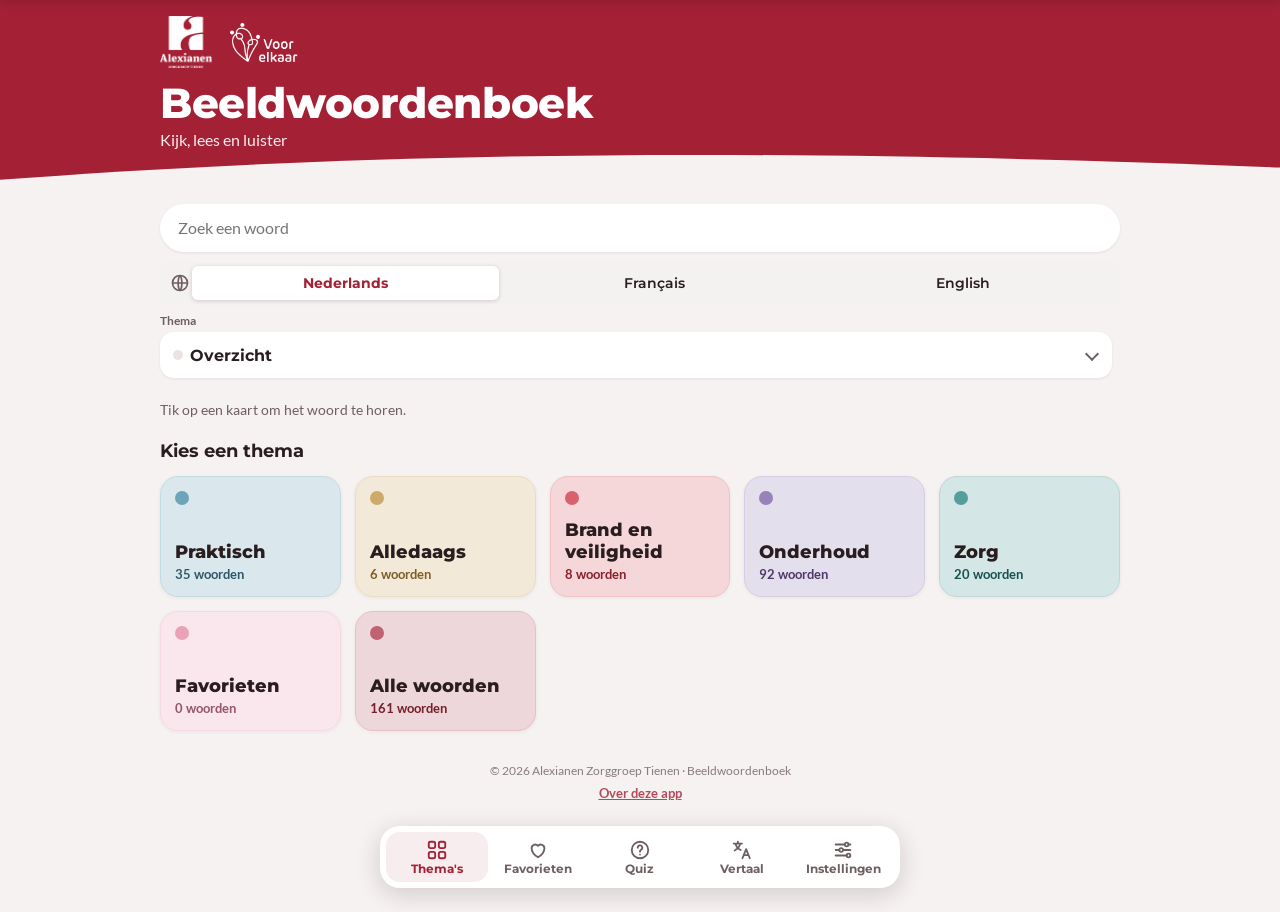
==== index.html @ 3be90bfb "Vertaal: oude gecachte bestanden omzeilen, zin met hoofdletter starten Co-Authored-By: Claude Opus 5" ====
<!doctype html>
<html lang="nl" data-site="1">
<head>
<meta charset="utf-8">
<meta http-equiv="Content-Security-Policy" content="default-src 'self'; script-src 'self' 'sha256-jthTp6VikOfiv3Q6MgMREHH6AnR3l3AQTcdRV0s3EKI=' 'wasm-unsafe-eval'; style-src 'self' 'unsafe-inline'; img-src 'self' data: blob:; media-src 'self' blob:; font-src 'self'; connect-src 'self'; worker-src 'self'; manifest-src 'self'; object-src 'none'; base-uri 'none'; form-action 'none'">
<meta name="referrer" content="no-referrer">
<meta name="viewport" content="width=device-width,initial-scale=1,viewport-fit=cover">
<meta name="theme-color" content="#A32035">
<meta name="description" content="Foto's en pictogrammen met het Nederlandse woord en de uitspraak.">
<link rel="manifest" href="manifest.webmanifest">
<link rel="stylesheet" href="fonts/fonts.css">
<link rel="icon" href="icons/icon-192.png">
<link rel="apple-touch-icon" href="icons/apple-touch-icon.png">
<meta name="apple-mobile-web-app-capable" content="yes">
<meta name="apple-mobile-web-app-title" content="Beeldwoordenboek">
<style>:root{padding-top:env(safe-area-inset-top,0px);padding-bottom:env(safe-area-inset-bottom,0px)}body{margin:0}img{max-width:100%}[hidden]{display:none!important}</style>
</head>
<body>
<title>Beeldwoordenboek</title>
<style>
/* Layout: phone-first picture cards in a 2-column grid; tap a card for a full-screen word view with big play buttons. */
:root{
  --bg:#f3f5f7; --surface:#ffffff; --surface-2:#e8ecf0; --ink:#17212b; --muted:#5a6876; --line:#d3dae1;
  --accent:#1f4e79; --accent-ink:#ffffff; --focus:#e0a100;
  --fire:#c8202f; --exit:#00804a; --care:#0e7470; --daily:#b9862a; --maint:#6a4c9c; --prac:#2f7d9a; --other:#56606b;
  --font-display:"Lexend","Segoe UI",system-ui,sans-serif;
  --font-body:"Atkinson Hyperlegible","Segoe UI",system-ui,-apple-system,sans-serif;
  --r:14px;
}
@media (prefers-color-scheme: dark){:root:not([data-theme="light"]){
  --bg:#0f151b; --surface:#18212a; --surface-2:#222d38; --ink:#eef2f6; --muted:#9aa8b6; --line:#2e3a46;
  --accent:#7fb2e5; --accent-ink:#0b1824; --focus:#f2c14e; color-scheme:dark}}
:root[data-theme="dark"]{
  --bg:#0f151b; --surface:#18212a; --surface-2:#222d38; --ink:#eef2f6; --muted:#9aa8b6; --line:#2e3a46;
  --accent:#7fb2e5; --accent-ink:#0b1824; --focus:#f2c14e; color-scheme:dark}
*{box-sizing:border-box}
[hidden]{display:none!important}
html,body{background:var(--bg)}
body{color:var(--ink);font-family:var(--font-body);font-size:17px;line-height:1.45;padding-inline:16px;padding-block:0 96px}
button,input,select,textarea{font:inherit;color:inherit}
:focus-visible{outline:3px solid var(--focus);outline-offset:2px}
.wrap{max-width:960px;margin-inline:auto}
header.top{position:sticky;top:env(safe-area-inset-top,0px);z-index:5;background:var(--bg);padding-block:14px 10px;margin-inline:-16px;padding-inline:16px;border-bottom:1px solid var(--line)}
.brand{display:flex;align-items:center;justify-content:space-between;gap:12px}
.brand h1{font-family:var(--font-display);font-weight:700;font-size:1.35rem;margin:0;letter-spacing:-.01em}
.brand h1 small{display:block;font-family:var(--font-body);font-weight:400;font-size:.8rem;color:var(--muted);letter-spacing:0}
.icon-btn{border:1px solid var(--line);background:var(--surface);border-radius:999px;width:44px;height:44px;display:grid;place-items:center;cursor:pointer;flex:none}
.icon-btn svg{width:22px;height:22px}
.search{margin-top:10px;display:flex;gap:8px}
.search input{flex:1;min-width:0;border:1px solid var(--line);background:var(--surface);border-radius:12px;padding:10px 12px;font-size:1rem}
.chips{display:flex;gap:8px;overflow-x:auto;padding-block:10px 2px;scrollbar-width:none}
.chips::-webkit-scrollbar{display:none}
.chip{flex:none;border:1.5px solid var(--line);background:var(--surface);border-radius:999px;padding:7px 14px;font-weight:700;font-size:.92rem;cursor:pointer;display:flex;align-items:center;gap:7px}
.chip .dot{width:10px;height:10px;border-radius:3px;background:var(--c,var(--muted))}
.chip[aria-pressed="true"]{background:var(--ink);color:var(--bg);border-color:var(--ink)}
.langs{display:flex;align-items:center;gap:6px;margin-top:10px}
.langs svg{width:20px;height:20px;flex:none;color:var(--muted)}
.langs button{flex:1;min-width:0;border:1.5px solid var(--line);background:var(--surface);border-radius:10px;padding:7px 4px;font-weight:700;font-size:.9rem;cursor:pointer}
.langs button[aria-pressed="true"]{background:var(--accent);border-color:var(--accent);color:var(--accent-ink)}
.card .tr{display:block;margin-top:3px;font-size:.88rem;color:var(--muted);font-style:italic;line-height:1.25;overflow-wrap:break-word}
.lang-tabs{display:grid;grid-template-columns:repeat(3,1fr);gap:6px;background:var(--surface-2);padding:4px;border-radius:12px}
.lang-tabs button{border:none;background:transparent;border-radius:9px;padding:9px 4px;font-weight:700;cursor:pointer;min-height:44px}
.lang-tabs button[aria-selected="true"]{background:var(--surface);color:var(--accent);box-shadow:0 1px 3px rgba(0,0,0,.15)}
.lang-tabs button:disabled{opacity:.4;cursor:default}
.tr-p{color:var(--muted);font-style:italic}
.helper-tr{text-align:center;color:var(--muted);font-style:italic;margin:-6px 0 0;font-size:1.05rem}
.notice{margin-block:12px 0;font-size:.9rem;color:var(--muted)}
.notice b{color:var(--ink)}
.grid{display:grid;grid-template-columns:repeat(auto-fill,minmax(150px,1fr));gap:12px;margin-top:14px}
.card{background:var(--surface);border:1px solid var(--line);border-radius:var(--r);overflow:hidden;cursor:pointer;display:flex;flex-direction:column;text-align:left;padding:0;position:relative}
.card .pic{aspect-ratio:1/1;width:100%;max-width:100%;background:var(--surface-2);display:grid;place-items:center;overflow:hidden}
.card .pic img,.card .pic svg{width:100%;height:100%;object-fit:contain;display:block}
.card .pic{position:relative}
.card .pic img{position:absolute;inset:0;background:var(--surface)}
.card .label{padding:8px 10px 11px;border-top:4px solid var(--c,var(--muted))}
.card .w{display:block;font-family:var(--font-display);font-weight:600;font-size:1.05rem;line-height:1.2;min-width:0;hyphens:auto;overflow-wrap:break-word}
.card .w.long{font-size:.9rem;letter-spacing:-.01em}
.card .w .art{font-weight:500;color:var(--muted);font-size:.85em}
.card .say{position:absolute;right:8px;bottom:calc(100% + 8px);width:44px;height:44px;border-radius:50%;border:2px solid var(--surface);box-shadow:0 2px 6px rgba(0,0,0,.25);background:var(--accent);color:var(--accent-ink);display:grid;place-items:center;cursor:pointer}
.card .say svg{width:18px;height:18px}
.badge{position:absolute;top:8px;left:8px;background:var(--surface);color:var(--muted);font-size:.72rem;font-weight:700;padding:2px 7px;border-radius:6px;letter-spacing:.04em;text-transform:uppercase;border:1px solid var(--line)}
.empty{padding:28px 6px;color:var(--muted);text-align:center}
.grp{grid-column:1/-1;margin:14px 0 -2px;font-family:var(--font-display);font-size:1.1rem;font-weight:600;display:flex;align-items:center;gap:8px}
.grp:first-child{margin-top:0}
.grp::before{content:"";width:6px;height:1.1em;border-radius:3px;background:var(--c,var(--muted))}
.grp .n{color:var(--muted);font-weight:500;font-size:.85rem}
.chips.sub{padding-block:6px 0;flex-wrap:wrap;overflow:visible;gap:6px}
.chips.sub .chip{font-size:.85rem;padding:5px 12px;font-weight:600}
.fab{position:fixed;right:16px;bottom:calc(18px + env(safe-area-inset-bottom,0px));z-index:6;border:none;background:var(--accent);color:var(--accent-ink);border-radius:999px;padding:14px 20px;font-weight:700;font-size:1rem;display:flex;gap:8px;align-items:center;box-shadow:0 6px 18px rgba(0,0,0,.22);cursor:pointer}
.fab svg{width:20px;height:20px}
/* overlays */
.overlay{position:fixed;inset:0;z-index:20;background:var(--bg);overflow-y:auto;padding:calc(12px + env(safe-area-inset-top,0px)) 16px calc(24px + env(safe-area-inset-bottom,0px))}
.overlay .inner{max-width:560px;margin-inline:auto;display:flex;flex-direction:column;gap:14px}
.bar{display:flex;justify-content:space-between;align-items:center;gap:8px}
.bar h2{font-family:var(--font-display);font-size:1.15rem;margin:0}
.big-pic{border-radius:18px;overflow:hidden;background:var(--surface-2);aspect-ratio:1/1;width:100%;max-width:100%}
.big-pic img,.big-pic svg{width:100%;height:100%;object-fit:contain;display:block}
.big-pic{position:relative}
.big-pic img{position:absolute;inset:0;background:var(--surface)}
.big-word{hyphens:auto;font-family:var(--font-display);font-weight:700;font-size:clamp(2rem,9vw,3rem);line-height:1.1;text-align:center;margin:0;text-wrap:balance;overflow-wrap:anywhere}
.big-word .art{color:var(--muted);font-weight:500}
.theme-tag{align-self:center;font-size:.85rem;font-weight:700;color:var(--c);border:1.5px solid var(--c);border-radius:999px;padding:2px 12px}
.sentence{text-align:center;font-size:1.1rem;color:var(--ink);margin:0}
.play-row{display:grid;grid-template-columns:1fr 1fr;gap:10px}
.btn{border:1.5px solid var(--line);background:var(--surface);border-radius:12px;padding:12px 14px;font-weight:700;cursor:pointer;display:flex;align-items:center;justify-content:center;gap:8px;min-height:48px}
.btn svg{width:20px;height:20px;flex:none}
.btn.primary{background:var(--accent);border-color:var(--accent);color:var(--accent-ink)}
.btn.huge{min-height:64px;font-size:1.1rem}
.btn.danger{color:var(--fire);border-color:var(--fire)}
.btn:disabled{opacity:.5;cursor:default}
.play-row .wide{grid-column:1/-1}
.src{font-size:.85rem;color:var(--muted);text-align:center;margin:0}
.nav{display:flex;justify-content:space-between;gap:10px}
.nav .btn{flex:1}
/* form */
form{display:flex;flex-direction:column;gap:14px}
label.f{display:flex;flex-direction:column;gap:6px;font-weight:700;font-size:.95rem}
label.f .hint{font-weight:400;color:var(--muted);font-size:.85rem}
.f input[type=text],.f select,.f textarea{border:1px solid var(--line);background:var(--surface);border-radius:12px;padding:11px 12px;font-size:1rem;width:100%}
.photo-pick{border:2px dashed var(--line);border-radius:16px;background:var(--surface);aspect-ratio:4/3;max-width:100%;display:grid;place-items:center;overflow:hidden;cursor:pointer;color:var(--muted);text-align:center;padding:0}
.photo-pick img{width:100%;height:100%;object-fit:contain}
.seg{display:flex;gap:8px;flex-wrap:wrap}
.seg label{flex:1;min-width:70px}
.seg input{position:absolute;opacity:0;pointer-events:none}
.seg span{display:block;text-align:center;border:1.5px solid var(--line);border-radius:10px;padding:9px 6px;background:var(--surface);cursor:pointer;font-weight:700}
.seg input:checked+span{background:var(--ink);color:var(--bg);border-color:var(--ink)}
.seg input:focus-visible+span{outline:3px solid var(--focus)}
.row2{display:grid;grid-template-columns:1fr 1fr;gap:10px}
.audio-box{border:1px solid var(--line);border-radius:12px;padding:12px;background:var(--surface);display:flex;flex-direction:column;gap:10px}
.audio-box p{margin:0;font-size:.88rem;color:var(--muted)}
.hide-input{position:absolute;width:1px;height:1px;opacity:0;pointer-events:none}
.video-box{border-radius:16px;overflow:hidden;background:#000}
.video-box video{display:block;width:100%;max-width:100%;max-height:70vh}
.fav{position:absolute;top:6px;right:6px;z-index:1;width:40px;height:40px;border-radius:50%;border:1px solid var(--line);background:var(--surface);color:var(--muted);display:grid;place-items:center;cursor:pointer;padding:0}
.fav svg{width:22px;height:22px}
.fav[aria-pressed="true"]{color:var(--fire)}
.fav[aria-pressed="true"] svg path{fill:currentColor}
.bar .fav{position:static;width:48px;height:48px}
.chip .heart{width:14px;height:14px;color:var(--fire)}
.chip.quiz{background:var(--accent);border-color:var(--accent);color:var(--accent-ink)}
.chip.quiz svg{width:15px;height:15px}
.q-score{font-weight:700;color:var(--muted)}
.q-ask{text-align:center;font-family:var(--font-display);font-weight:600;font-size:1.2rem;margin:0}
.q-opts{display:flex;flex-direction:column;gap:10px}
.q-opt{border:2px solid var(--line);background:var(--surface);border-radius:14px;padding:14px;font-family:var(--font-display);font-weight:600;font-size:1.25rem;cursor:pointer;min-height:60px;text-align:center}
.q-opt .art{color:var(--muted);font-weight:500;font-size:.85em}
.q-opt.ok{border-color:var(--exit);background:color-mix(in srgb,var(--exit) 14%,var(--surface))}
.q-opt.bad{border-color:var(--fire);background:color-mix(in srgb,var(--fire) 12%,var(--surface))}
.q-opt:disabled{cursor:default;color:inherit}
.q-msg{text-align:center;font-weight:700;margin:0;min-height:1.5em}
.q-msg.ok{color:var(--exit)}.q-msg.bad{color:var(--fire)}
.vid-badge{position:absolute;top:8px;left:8px;background:var(--ink);color:var(--bg);font-size:.72rem;font-weight:700;padding:2px 7px;border-radius:6px;display:flex;gap:4px;align-items:center}
.vid-badge svg{width:10px;height:10px}
.err{color:var(--fire);font-weight:700;margin:0}
.confirm{border:1.5px solid var(--fire);border-radius:12px;padding:12px;display:flex;flex-direction:column;gap:10px}
.confirm p{margin:0}
.voice-list{display:flex;flex-direction:column;gap:8px}
.voice{display:flex;gap:10px;align-items:center;border:1.5px solid var(--line);border-radius:12px;padding:10px 12px;background:var(--surface);cursor:pointer}
.voice input{accent-color:var(--accent);width:20px;height:20px;flex:none}
.voice .vn{font-weight:700;overflow-wrap:anywhere;min-width:0}
.voice .vl{font-size:.82rem;color:var(--muted)}
.voice .tag{margin-left:auto;font-size:.72rem;font-weight:700;color:var(--exit);border:1px solid var(--exit);border-radius:6px;padding:1px 6px;flex:none}
input[type=range]{width:100%;accent-color:var(--accent)}
.toggle{display:flex;align-items:center;gap:10px;font-weight:700}
.toggle input{width:22px;height:22px;accent-color:var(--accent)}
.steps ol{margin:0;padding-left:1.3em;display:flex;flex-direction:column;gap:8px}
.toast{position:fixed;left:50%;transform:translateX(-50%);bottom:calc(84px + env(safe-area-inset-bottom,0px));background:var(--ink);color:var(--bg);padding:10px 16px;border-radius:10px;z-index:40;font-weight:700;max-width:calc(100% - 32px)}
@media (prefers-reduced-motion:no-preference){.card{transition:transform .12s}.card:active{transform:scale(.98)}}
@media (min-width:700px){.grid{grid-template-columns:repeat(auto-fill,minmax(190px,1fr))}}
/* Huisstijl Alexianen Zorggroep Tienen (zoals alexianentienen.be): wijnrood #A32035, Montserrat en Lato, rode banner met golf. Licht en donker. */
html:root:not(.x):not(.y){
  --rood:#A32035; --rood-donker:#7E1828; --rood-zacht:#F7ECEE; --rood-tekst:#A32035;
  --bg:#ffffff; --surface:#ffffff; --surface-2:#F4F1F1; --ink:#2A1D1F; --muted:#6E5F61; --line:#E6DADC; --onder:#5A6876;
  --accent:#A32035; --accent-ink:#ffffff; --focus:#A32035; --schaduw:rgba(42,29,31,.18);
  --font-display:"Montserrat","Segoe UI",Arial,sans-serif; --font-body:"Lato","Segoe UI",Arial,sans-serif;
  color-scheme:light}
/* donkere modus staat voorlopig uit (Johan, 24/11) */
html,body{background:var(--bg)}
html body .hero{background:var(--rood);color:#fff;margin-inline:-16px;padding:calc(16px + env(safe-area-inset-top,0px)) 16px 0;position:relative;overflow:hidden}
html body .hero .in{max-width:960px;margin-inline:auto;position:relative;z-index:1;padding-bottom:40px;display:grid;gap:14px}
html body .hero .logos{display:flex;align-items:center;gap:18px}
html body .hero .logos img{height:52px;width:auto;display:block}
html body .hero .logos img.ve{height:40px}
html body .hero .brand{display:flex;align-items:flex-end;justify-content:space-between;gap:12px}
html body .hero .brand h1{font-family:var(--font-display);font-weight:800;font-size:clamp(1.8rem,7vw,2.6rem);line-height:1.05;margin:0;color:#fff;letter-spacing:-.01em}
html body .hero .brand h1 small{display:block;font-family:var(--font-body);font-weight:400;font-size:1rem;color:#fff;opacity:.92;margin-top:6px;white-space:pre-line}
html body .hero .icon-btn{background:rgba(255,255,255,.18);border:0;color:#fff}
html body .hero .golf{position:absolute;left:0;right:0;bottom:-1px;width:100%;height:46px;display:block}
html body .hero .golf path{fill:var(--bg)}
html body header.top{background:var(--bg);border-bottom:1px solid var(--line);padding-block:6px 10px}
html body .search input{border:0;border-bottom:1.5px solid var(--onder);border-radius:6px 6px 0 0;background:var(--surface);padding:10px 4px}
html body .search input:focus{outline:none;border-bottom-color:var(--rood-tekst)}
html body .langs{background:var(--surface-2);border-radius:8px;padding:4px;gap:2px}
html body .langs svg{color:var(--muted);margin-left:6px}
html body .langs button{border:0;background:transparent;border-radius:6px;color:var(--ink);font-family:var(--font-display);font-size:.88rem;font-weight:600}
html body .langs button[aria-pressed="true"]{background:var(--surface);color:var(--rood-tekst);font-weight:700;box-shadow:0 1px 4px var(--schaduw)}
/* keuzelijsten voor thema en groep */
html body .filters{display:grid;grid-template-columns:1fr auto;gap:8px;align-items:end;padding-top:10px}
html body .filters .dd-g{grid-column:1/-1}
html body .dd{display:grid;gap:3px;min-width:0;position:relative}
html body .dd-l{font-size:.78rem;font-weight:700;color:var(--muted);white-space:pre-line;line-height:1.2}
html body .dd select{appearance:none;-webkit-appearance:none;width:100%;min-width:0;font:700 .98rem var(--font-display);color:var(--ink);background:var(--surface);border:1.5px solid var(--line);border-left:6px solid var(--c,var(--line));border-radius:6px;padding:10px 38px 10px 12px;min-height:46px;cursor:pointer;text-overflow:ellipsis}
html body .dd select:focus-visible{outline:3px solid var(--focus);outline-offset:1px}
html body .dd::after{content:"";position:absolute;right:15px;bottom:19px;width:8px;height:8px;border-right:2.5px solid var(--muted);border-bottom:2.5px solid var(--muted);transform:rotate(45deg);pointer-events:none}
html body .dd select option{color:var(--ink);background:var(--surface)}
html body .quiz-btn{min-height:46px;border:1.5px solid var(--rood-tekst);background:var(--surface);color:var(--rood-tekst);border-radius:6px;padding:8px 14px;font:700 .95rem var(--font-display);display:flex;align-items:center;gap:7px;cursor:pointer}
html body .quiz-btn svg{width:16px;height:16px}
/* vertaling onder het Nederlands */
html body .btn,html body .grp,html body .notice,html body .empty,html body .theme-tag,html body h2,html body .toast,html body .fab,html body label,html body .s-help,html body .q-title{white-space:pre-line}
html body .grp{display:block;justify-self:start;background:var(--rood);color:#fff;font-family:var(--font-display);font-weight:700;font-size:1rem;padding:6px 14px;margin-top:20px;width:fit-content;max-width:100%;line-height:1.3;border-radius:6px}
html body .grp::before{display:none}
html body .grp .n{color:#fff;opacity:.8;font-weight:700;margin-left:4px}
html body .card{border-color:var(--line);border-radius:10px;background:var(--surface)}
html body .card .w{font-family:var(--font-display);font-weight:700}
html body .card .say{background:var(--surface);color:var(--rood-tekst);border:1.5px solid var(--line);box-shadow:0 2px 8px var(--schaduw)}
html body .big-word,html body .btn,html body .fab{font-family:var(--font-display)}
html body .btn{border-radius:6px}
html body .btn.primary{background:var(--rood);color:#fff;border-color:var(--rood);text-transform:uppercase;letter-spacing:.03em}
html body .btn.primary:hover{background:var(--rood-donker)}
html body .fab{border-radius:6px;background:var(--rood);color:#fff;border:2px solid var(--rood)}
html body .lang-tabs button[aria-selected="true"]{color:var(--rood-tekst)}
html body .notice{color:var(--muted)}
/* ===== Voorbeeld: frisser uitzicht ===== */
html:root:not(.x):not(.y){--bg:#F6F2F1;--line:#ECE4E3;--card-r:18px}
html body{background:var(--bg);padding-bottom:110px}
html body .search input{background:#fff;border:0;border-radius:999px;padding:12px 18px;box-shadow:0 1px 3px rgba(42,29,31,.08)}
html body .dd select{border:0;border-left:0;border-radius:14px;box-shadow:0 1px 3px rgba(42,29,31,.08);padding-left:30px}
html body .dd::before{content:"";position:absolute;left:13px;bottom:18px;width:10px;height:10px;border-radius:50%;background:var(--c,var(--line));z-index:1;pointer-events:none}
html body .dd{position:relative}
html body .quiz-btn{display:none}
html body .grid{gap:14px}
html body .card{border:0;border-radius:var(--card-r);box-shadow:0 2px 10px rgba(42,29,31,.07);overflow:hidden;transition:transform .15s ease}
html body .card:active{transform:scale(.97)}
html body .card .pic{background:#fff}
html body .card .pic img{object-fit:cover;width:100%;height:100%}
html body .card .label{border-top:0;padding:12px 12px 13px}
html body .card .label::before{content:"";position:absolute;left:12px;top:0;width:28px;height:3px;border-radius:3px;background:var(--c)}
html body .card .w{font-weight:600}
html body .card .say{border:0;box-shadow:0 2px 8px rgba(42,29,31,.22)}
html body .card .say:active{background:var(--rood);color:#fff}
html body .grp{background:transparent;color:var(--ink);padding:0;font-size:1.15rem;font-weight:700;margin-top:18px;border:0}
/* smalle rode balk bij het scrollen */
.mini{position:fixed;top:0;left:0;right:0;z-index:15;height:54px;background:var(--rood);color:#fff;display:flex;align-items:center;gap:10px;padding:0 16px;transform:translateY(-100%);transition:transform .2s;box-shadow:0 2px 10px rgba(0,0,0,.15)}
.mini img{height:30px;width:auto}
.mini b{font:800 1.1rem var(--font-display)}
body.scrolled .mini{transform:none}
/* tegels per thema */
.tiles{display:grid;grid-template-columns:repeat(auto-fill,minmax(150px,1fr));gap:14px;grid-column:1/-1}
.tile{position:relative;border:0;padding:0;border-radius:var(--card-r);overflow:hidden;aspect-ratio:1/1.05;cursor:pointer;background:var(--c);box-shadow:0 2px 10px rgba(42,29,31,.1);text-align:left;color:#fff;transition:transform .15s}
.tile:active{transform:scale(.97)}
.tile img{position:absolute;inset:0;width:100%;height:100%;object-fit:cover}
.tile::after{content:"";position:absolute;inset:0;background:linear-gradient(to top,rgba(0,0,0,.72) 0%,rgba(0,0,0,.15) 55%,rgba(0,0,0,0) 75%)}
.tile span{position:absolute;left:14px;right:12px;bottom:12px;z-index:1;display:grid;gap:2px}
.tile b{font:800 1.12rem/1.15 var(--font-display);white-space:pre-line}
.tile small{font:600 .82rem var(--font-body);opacity:.9}
.tile .dot{position:absolute;top:12px;left:12px;z-index:1;width:12px;height:12px;border-radius:50%;background:var(--c);border:2px solid #fff}
.tiles-h{grid-column:1/-1;margin:4px 0 0;font:700 1.15rem var(--font-display);white-space:pre-line}
/* menubalk onderaan */
.tabbar{position:fixed;left:12px;right:12px;bottom:calc(12px + env(safe-area-inset-bottom,0px));z-index:25;display:grid;grid-template-columns:repeat(4,1fr);background:#fff;border-radius:20px;box-shadow:0 6px 24px rgba(42,29,31,.18);padding:6px;max-width:520px;margin-inline:auto}
.tabbar button{border:0;background:transparent;border-radius:14px;padding:7px 2px 6px;display:grid;justify-items:center;gap:2px;font:700 .72rem var(--font-display);color:var(--muted);cursor:pointer;line-height:1.15}
.tabbar svg{width:22px;height:22px}
.tabbar button[aria-current="true"]{color:var(--rood);background:var(--rood-zacht)}
html body header.top{position:relative;top:0;border-bottom:0}
html body .grp .n{color:var(--muted);opacity:1}
/* tegels zonder foto, pastelkleur van het thema */
.tile{background:color-mix(in srgb,var(--c) 18%,#fff);color:var(--ink);box-shadow:0 1px 4px rgba(42,29,31,.06);aspect-ratio:auto;min-height:120px;border:1px solid color-mix(in srgb,var(--c) 28%,#fff)}
.tile::after{display:none}
.tile img{display:none}
.tile b{font-size:1.2rem}
.tile small{color:color-mix(in srgb,var(--c) 60%,var(--ink));opacity:1}
.tile .dot{border:0;width:14px;height:14px;background:color-mix(in srgb,var(--c) 70%,#fff)}
html body .fab{bottom:calc(96px + env(safe-area-inset-bottom,0px))}
html body .overlay{padding-bottom:calc(100px + env(safe-area-inset-bottom,0px))}
html body .tile{display:flex;flex-direction:column;align-items:flex-start;gap:14px;padding:14px;aspect-ratio:auto;min-height:120px}
html body .tile .dot{position:static;flex:none}
html body .tile span{position:static;margin-top:auto;display:grid;gap:3px;width:100%}
html body .tile b{font-size:1.15rem;line-height:1.2;overflow-wrap:anywhere;hyphens:auto}
html body .tile em{font:600 .92rem/1.2 var(--font-body);font-style:normal;color:var(--muted)}
html body .copy{margin:32px 0 0;text-align:center;font:500 .75rem var(--font-body);color:var(--muted);opacity:.8}
/* hele foto zichtbaar, met ronde hoeken */
html body .card .pic{background:#fff;padding:10px 10px 0}
html body .card .pic img{position:static;inset:auto;width:auto;height:auto;max-width:100%;max-height:100%;object-fit:contain;border-radius:12px;background:transparent}
html body #btn-settings{display:none}
html body .hero h1,html body .mini{cursor:pointer}
.inst{display:flex;gap:12px;align-items:flex-start;background:#fff;border-radius:18px;box-shadow:0 2px 10px rgba(42,29,31,.08);padding:14px;margin:6px 0 16px;border-left:5px solid var(--rood)}
.inst-ico img{width:44px;height:44px;border-radius:10px;display:block}
.inst-t{flex:1;min-width:0;display:grid;gap:3px}
.inst-t b{font:800 1.02rem/1.2 var(--font-display);white-space:pre-line}
.inst-t span{font-size:.9rem;line-height:1.35;color:var(--muted);white-space:pre-line}
.inst-t ol{margin:6px 0 0;padding-left:20px;font-size:.92rem;line-height:1.45;white-space:pre-line}
.inst-b{display:grid;gap:8px;justify-items:end}
.inst-b .btn{padding:9px 12px;font-size:.85rem;white-space:nowrap}
.inst-x{border:0;background:transparent;color:var(--muted);font-size:1rem;cursor:pointer;padding:2px 6px}
.inst-link{border:0;background:transparent;color:var(--rood);font:700 .8rem var(--font-body);text-decoration:underline;cursor:pointer;margin-top:6px}
@media (max-width:420px){.inst{flex-wrap:wrap}.inst-b{grid-auto-flow:column;align-items:center;width:100%;justify-content:space-between}.inst-ico{display:none}}
html body .about h2{font:800 1.6rem var(--font-display);margin:14px 0 6px}
html body .about .ab-lead{font-size:1.02rem;line-height:1.5;margin:0 0 14px}
html body .ab-card{background:#fff;border-radius:16px;box-shadow:0 1px 6px rgba(42,29,31,.07);padding:14px 16px;margin:0 0 12px}
html body .ab-card h3{font:800 1rem var(--font-display);color:var(--rood);margin:0 0 6px}
html body .ab-card p{margin:0 0 8px;line-height:1.5;font-size:.95rem}
html body .ab-card p:last-child{margin-bottom:0}
html body .ab-foot{text-align:center;color:var(--muted);font-size:.8rem;margin:18px 0 0}
html body .ab-people{list-style:none;margin:6px 0 4px;padding:0;display:grid;gap:8px}
html body .ab-people li{display:grid;gap:1px;font-size:.95rem}
html body .ab-people a{color:var(--rood);overflow-wrap:anywhere}
html body .ab-empty{color:var(--muted);font-size:.9rem}
html body #ab-edit-btn{margin-top:8px}
html body .ab-row{display:grid;grid-template-columns:1fr 1.3fr auto;gap:6px;margin:0 0 8px}
html body .ab-row input{min-width:0;font:inherit;font-size:.92rem;padding:9px 10px;border:1.5px solid var(--line);border-radius:8px;background:#fff;color:var(--ink)}
html body .ab-del{border:0;background:transparent;color:var(--muted);cursor:pointer;font-size:1rem;padding:0 6px}
html body #ab-edit .row2{display:grid;grid-template-columns:1fr 1fr;gap:8px;margin-top:10px}
html body #ab-edit .notice{margin:8px 0 0;font-size:.8rem}
@media (max-width:420px){html body .ab-row{grid-template-columns:1fr auto}html body .ab-row input[type=email]{grid-column:1}html body .ab-row .ab-del{grid-row:1/3;grid-column:2}}
html body .card .pic{container-type:inline-size}
html body .card .pic img{max-height:calc(100cqw - 10px)}
html body .tabbar{grid-template-columns:none;grid-auto-flow:column;grid-auto-columns:1fr}
html body .vt h2{font:800 1.6rem var(--font-display);margin:6px 0 0}
html body .vt .bar{display:flex;align-items:center;justify-content:space-between}
html body .vt-badge{font:700 .75rem var(--font-display);color:var(--rood);background:var(--rood-zacht);border-radius:999px;padding:4px 10px}
html body .vt-langs{display:grid;grid-template-columns:1fr auto 1fr;gap:8px;align-items:center}
html body .vt-langs .dd select{width:100%;padding-left:14px}
html body .vt-langs .dd::before{display:none}
html body .vt-swap{border:0;background:#fff;border-radius:999px;width:44px;height:44px;display:grid;place-items:center;box-shadow:0 1px 3px rgba(42,29,31,.12);color:var(--rood);cursor:pointer}
html body .vt-swap svg{width:22px;height:22px}
html body #vt-in{font:inherit;font-size:1.05rem;line-height:1.45;border:0;border-radius:16px;padding:14px 16px;background:#fff;box-shadow:0 1px 3px rgba(42,29,31,.08);resize:vertical;min-height:110px;color:var(--ink)}
html body .vt-status{margin:0;color:var(--muted);font-size:.92rem;min-height:1em}
html body .vt-out{background:#fff;border-radius:16px;box-shadow:0 2px 10px rgba(42,29,31,.07);padding:16px;display:grid;gap:12px;border-left:4px solid var(--rood)}
html body .vt-out p{margin:0;font-size:1.2rem;line-height:1.45;white-space:pre-wrap}
html body .vt-out .btn{justify-self:start}
html body .vt-out .btn svg{width:18px;height:18px}
html body .vt-note{margin:4px 0 0;color:var(--muted);font-size:.82rem;line-height:1.45}
html body .sr{position:absolute;width:1px;height:1px;overflow:hidden;clip:rect(0 0 0 0)}
</style>

<div class="hero"><div class="in">
  <div class="logos"><img src="[data-uri]" alt="Alexianen Zorggroep Tienen"><img class="ve" src="[data-uri]" alt="Voor elkaar"></div>
    <div class="brand">
      <h1>Beeldwoordenboek<small>Kijk, lees en luister</small></h1>
      <button class="icon-btn" id="btn-settings" aria-label="Instellingen voor de stem">
        <svg viewBox="0 0 24 24" fill="none" stroke="currentColor" stroke-width="2" stroke-linecap="round"><path d="M4 6h10M18 6h2M4 12h4M12 12h8M4 18h12M20 18h0"/><circle cx="16" cy="6" r="2"/><circle cx="10" cy="12" r="2"/><circle cx="18" cy="18" r="2"/></svg>
      </button>
    </div>
</div>
<svg class="golf" viewBox="0 0 1440 120" preserveAspectRatio="none" aria-hidden="true"><path d="M0,120 L0,96 C320,40 760,0 1440,64 L1440,120 Z"/></svg></div>
<div class="mini" aria-hidden="true"><img src="[data-uri]" alt=""><b>Beeldwoordenboek</b></div>
<div class="wrap" lang="nl">
  <header class="top">
    <div class="search"><input id="q" type="text" inputmode="search" placeholder="Zoek een woord" aria-label="Zoek een woord" autocomplete="off"></div>
    <div class="langs" role="group" aria-label="Vertaling tonen">
      <svg viewBox="0 0 24 24" fill="none" stroke="currentColor" stroke-width="2" aria-hidden="true"><circle cx="12" cy="12" r="9"/><path d="M3 12h18M12 3c3 3.5 3 14.5 0 18M12 3c-3 3.5-3 14.5 0 18"/></svg>
      <button data-help="nl" lang="nl">Nederlands</button><button data-help="fr" lang="fr">Français</button><button data-help="en" lang="en">English</button>
    </div>
    <div class="filters" id="chips" role="group" aria-label="Thema's">
      <label class="dd dd-t" id="dd-theme"><span class="dd-l" id="l-theme">Thema</span><select id="f-theme"></select></label>
      <button type="button" class="quiz-btn" id="btn-quiz"><svg viewBox="0 0 24 24" fill="none" stroke="currentColor" stroke-width="2.4" stroke-linecap="round" aria-hidden="true"><circle cx="12" cy="12" r="9"/><path d="M9.5 9.5a2.5 2.5 0 1 1 3.5 2.3c-.6.3-1 .8-1 1.5v.7M12 17h0"/></svg>Quiz</button>
      <label class="dd dd-g" id="subchips" hidden><span class="dd-l" id="l-group">Groep</span><select id="f-group"></select></label>
    </div>
  </header>
  <p class="notice" id="notice"></p>
  <div class="inst" id="inst" hidden></div>
  <div class="grid" id="grid" aria-live="polite"></div>
  <p class="copy">© 2026 Alexianen Zorggroep Tienen · Beeldwoordenboek<br><button class="inst-link" id="about-link">Over deze app</button> <button class="inst-link" id="inst-link" hidden>Installeer als app</button></p>
</div>
<nav class="tabbar" id="tabbar"><button data-tab="home"><svg viewBox="0 0 24 24" fill="none" stroke="currentColor" stroke-width="2" stroke-linejoin="round"><rect x="3" y="3" width="7" height="7" rx="2"/><rect x="14" y="3" width="7" height="7" rx="2"/><rect x="3" y="14" width="7" height="7" rx="2"/><rect x="14" y="14" width="7" height="7" rx="2"/></svg><span>Thema's</span></button><button data-tab="fav"><svg viewBox="0 0 24 24" fill="none" stroke="currentColor" stroke-width="2" stroke-linejoin="round"><path d="M12 20s-7-4.5-7-10a4 4 0 0 1 7-2.6A4 4 0 0 1 19 10c0 5.5-7 10-7 10z"/></svg><span>Favorieten</span></button><button data-tab="quiz"><svg viewBox="0 0 24 24" fill="none" stroke="currentColor" stroke-width="2" stroke-linecap="round"><circle cx="12" cy="12" r="9"/><path d="M9.5 9.5a2.5 2.5 0 1 1 3.5 2.3c-.6.3-1 .8-1 1.5v.7M12 17h0"/></svg><span>Quiz</span></button><button data-tab="vt" id="tab-vt" hidden><svg viewBox="0 0 24 24" fill="none" stroke="currentColor" stroke-width="2" stroke-linecap="round" stroke-linejoin="round"><path d="M3 5h9M7.5 3v2M5 5c.5 3 2.5 5.5 5.5 7M10 5c-.7 3.5-3 6-6 7.5"/><path d="M12.5 21l4-10 4 10M14 17.5h5"/></svg><span>Vertaal</span></button><button data-tab="set"><svg viewBox="0 0 24 24" fill="none" stroke="currentColor" stroke-width="2" stroke-linecap="round"><path d="M4 6h10M18 6h2M4 12h4M12 12h8M4 18h12"/><circle cx="16" cy="6" r="2"/><circle cx="10" cy="12" r="2"/><circle cx="18" cy="18" r="2"/></svg><span>Instellingen</span></button></nav>
<button class="fab" id="btn-add" hidden>
  <svg viewBox="0 0 24 24" fill="none" stroke="currentColor" stroke-width="2.6" stroke-linecap="round"><path d="M12 5v14M5 12h14"/></svg>Woord toevoegen
</button>

<!-- word view -->
<section lang="nl" class="overlay" id="view" hidden aria-modal="true" role="dialog" aria-labelledby="v-word">
  <div class="inner">
    <div class="bar">
      <button class="btn" id="v-close"><svg viewBox="0 0 24 24" fill="none" stroke="currentColor" stroke-width="2.4" stroke-linecap="round"><path d="M15 5l-7 7 7 7"/></svg>Terug</button>
      <span style="display:flex;gap:8px"><button class="btn" id="v-edit" hidden>Bewerken</button><button class="fav" id="v-fav" aria-pressed="false" aria-label="Favoriet"></button></span>
    </div>
    <div class="big-pic" id="v-pic"></div>
    <div class="lang-tabs" role="tablist" aria-label="Taal">
      <button role="tab" data-vl="nl" lang="nl">Nederlands</button><button role="tab" data-vl="fr" lang="fr">Français</button><button role="tab" data-vl="en" lang="en">English</button>
    </div>
    <span class="theme-tag" id="v-theme"></span>
    <h2 class="big-word" id="v-word"></h2>
    <p class="helper-tr" id="v-helper" hidden></p>
    <p class="sentence" id="v-sentence"></p>
    <div class="play-row">
      <button class="btn primary huge wide" id="v-play"><svg viewBox="0 0 24 24" fill="currentColor"><path d="M4 9v6h4l5 4V5L8 9H4z"/><path d="M16 8.5a5 5 0 010 7M18.5 6a8.5 8.5 0 010 12" fill="none" stroke="currentColor" stroke-width="2" stroke-linecap="round"/></svg>Luister</button>
      <button class="btn" id="v-slow"><svg viewBox="0 0 24 24" fill="none" stroke="currentColor" stroke-width="2" stroke-linecap="round"><circle cx="12" cy="13" r="8"/><path d="M12 9v4l2 2M9 2h6"/></svg>Langzaam</button>
      <button class="btn" id="v-say-sentence"><svg viewBox="0 0 24 24" fill="none" stroke="currentColor" stroke-width="2" stroke-linecap="round"><path d="M4 6h16M4 12h16M4 18h10"/></svg>Zin</button>
    </div>
    <div id="v-video-wrap" hidden>
      <div class="video-box"><video id="v-video" controls playsinline preload="metadata"></video></div>
    </div>
    <p class="src" id="v-src"></p>
    <div class="confirm" id="v-hide-confirm" hidden>
      <p>Dit voorbeeld verdwijnt voor iedereen die de app gebruikt.</p>
      <div class="row2"><button type="button" class="btn" id="v-hide-no">Niet verwijderen</button><button type="button" class="btn danger" id="v-hide-yes">Ja, verwijderen</button></div>
    </div>
    <div class="nav">
      <button class="btn" id="v-prev">Vorige</button>
      <button class="btn" id="v-next">Volgende</button>
    </div>
  </div>
</section>

<!-- add / edit -->
<section class="overlay" id="editor" hidden aria-modal="true" role="dialog" aria-labelledby="e-title">
  <div class="inner">
    <div class="bar">
      <h2 id="e-title">Woord toevoegen</h2>
      <button class="btn" id="e-cancel">Annuleren</button>
    </div>
    <form id="e-form" novalidate>
      <input type="file" id="e-photo" accept="image/*" class="hide-input" tabindex="-1">
      <button type="button" class="photo-pick" id="e-photo-btn"><span>Tik om een foto te maken<br>of een afbeelding te kiezen</span></button>
      <label class="f">Woord in het Nederlands
        <input type="text" id="e-word" autocomplete="off" autocapitalize="off" placeholder="bijvoorbeeld brandblusser">
      </label>
      <div class="f"><span style="font-weight:700;font-size:.95rem">Lidwoord</span>
        <div class="seg" role="radiogroup" aria-label="Lidwoord">
          <label><input type="radio" name="art" value="de" checked><span>de</span></label>
          <label><input type="radio" name="art" value="het"><span>het</span></label>
          <label><input type="radio" name="art" value=""><span>geen</span></label>
        </div>
      </div>
      <label class="f">Thema
        <select id="e-theme"></select>
      </label>
      <label class="f">Groep <span class="hint">Niet verplicht. Kies een bestaande groep of typ een nieuwe, bijvoorbeeld Doeken.</span>
        <input type="text" id="e-group" list="e-group-list" autocomplete="off">
        <datalist id="e-group-list"></datalist>
      </label>
      <label class="f">Voorbeeldzin <span class="hint">Niet verplicht. Een korte zin helpt om het woord te leren gebruiken.</span>
        <textarea id="e-sentence" rows="2" placeholder="bijvoorbeeld: Met de brandblusser blus je een klein vuur."></textarea>
      </label>
      <div class="audio-box">
        <strong>Vertalingen</strong>
        <p>Niet verplicht. Met een vertaling kunnen collega's het woord ook in het Frans of Engels bekijken en beluisteren.</p>
        <label class="f">Frans <span class="hint">Met lidwoord, bijvoorbeeld: la chaise</span><input type="text" id="e-word-fr" lang="fr" autocomplete="off"></label>
        <label class="f">Franse zin<textarea id="e-sentence-fr" lang="fr" rows="2"></textarea></label>
        <label class="f">Engels <span class="hint">Bijvoorbeeld: chair</span><input type="text" id="e-word-en" lang="en" autocomplete="off"></label>
        <label class="f">Engelse zin<textarea id="e-sentence-en" lang="en" rows="2"></textarea></label>
      </div>
      <div class="audio-box">
        <strong>Eigen uitspraak</strong>
        <p>Niet verplicht. Zonder opname spreekt de computerstem het woord uit. Met een opname van een collega hoor je die stem.</p>
        <input type="file" id="e-audio-rec" accept="audio/*" capture class="hide-input" tabindex="-1">
        <input type="file" id="e-audio-file" accept="audio/*" class="hide-input" tabindex="-1">
        <div class="row2">
          <button type="button" class="btn" id="e-rec">Opnemen</button>
          <button type="button" class="btn" id="e-audio-pick">Kies bestand</button>
        </div>
        <div id="e-audio-state" class="row2" hidden>
          <button type="button" class="btn" id="e-audio-play">Beluister opname</button>
          <button type="button" class="btn danger" id="e-audio-del">Verwijder opname</button>
        </div>
        <p>Op een iPhone: neem op met de app Dictafoon en kies het bestand hier.</p>
      </div>
      <div class="audio-box">
        <strong>Filmpje</strong>
        <p>Niet verplicht. Een kort filmpje toont hoe iets werkt, bijvoorbeeld hoe je een brandblusser gebruikt. Hou het kort, tot ongeveer 30 seconden.</p>
        <input type="file" id="e-video-rec" accept="video/*" capture="environment" class="hide-input" tabindex="-1">
        <input type="file" id="e-video-file" accept="video/mp4,video/webm,video/quicktime,video/*" class="hide-input" tabindex="-1">
        <div class="row2">
          <button type="button" class="btn" id="e-vrec">Filmen</button>
          <button type="button" class="btn" id="e-video-pick">Kies filmpje</button>
        </div>
        <div id="e-video-state" class="row2" hidden>
          <button type="button" class="btn" id="e-video-play">Bekijk filmpje</button>
          <button type="button" class="btn danger" id="e-video-del">Verwijder filmpje</button>
        </div>
        <div id="e-video-preview" class="video-box" hidden><video id="e-video-el" controls playsinline preload="metadata"></video></div>
      </div>
      <p class="err" id="e-err" hidden></p>
      <button type="submit" class="btn primary huge" id="e-save">Opslaan</button>
      <div id="e-del-zone" hidden>
        <button type="button" class="btn danger" id="e-del" style="width:100%">Woord verwijderen</button>
        <div class="confirm" id="e-confirm" hidden>
          <p>Dit woord, de foto, de opname en het filmpje worden voor iedereen verwijderd.</p>
          <div class="row2"><button type="button" class="btn" id="e-del-no">Niet verwijderen</button><button type="button" class="btn danger" id="e-del-yes">Ja, verwijderen</button></div>
        </div>
      </div>
    </form>
  </div>
</section>

<!-- settings -->
<section class="overlay" id="settings" hidden aria-modal="true" role="dialog" aria-labelledby="s-title">
  <div class="inner">
    <div class="bar">
      <h2 id="s-title">Stem en uitspraak</h2>
      <button class="btn" id="s-close">Klaar</button>
    </div>
    <p id="s-voice-help" class="notice" style="margin:0"></p>
    <div class="voice-list" id="s-voices"></div>
    <label class="f"><span id="s-rate-text">Spreeksnelheid</span> <span class="hint" id="s-rate-label"></span>
      <input type="range" id="s-rate" min="0.6" max="1.2" step="0.05" value="0.9">
    </label>
    <button class="btn primary" id="s-test">Test de stem</button>
    <label class="toggle"><input type="checkbox" id="s-starter" checked> Toon de voorbeeldwoorden</label>
    <div class="audio-box" id="s-admin" hidden>
      <strong>Voorbeelden beheren</strong>
      <p id="s-admin-info"></p>
      <button type="button" class="btn danger" id="s-hide-all">Verwijder alle voorbeelden</button>
      <div class="confirm" id="s-hide-confirm" hidden>
        <p>Alle voorbeelden verdwijnen voor iedereen die de app gebruikt. Je eigen woorden blijven staan.</p>
        <div class="row2"><button type="button" class="btn" id="s-hide-no">Niet verwijderen</button><button type="button" class="btn danger" id="s-hide-yes">Ja, verwijderen</button></div>
      </div>
      <button type="button" class="btn" id="s-restore">Zet alle voorbeelden terug</button>
    </div>
    <p class="notice" style="margin:0" id="s-storage"></p>
    <button type="button" class="btn" id="s-about">Over deze app</button>
  </div>
</section>

<section lang="nl" class="overlay" id="vt" hidden aria-modal="true" role="dialog" aria-labelledby="vt-title">
  <div class="inner vt">
    <div class="bar"><button class="btn" id="vt-close"><svg viewBox="0 0 24 24" fill="none" stroke="currentColor" stroke-width="2.4" stroke-linecap="round"><path d="M15 5l-7 7 7 7"/></svg>Terug</button><span class="vt-badge">Proef</span></div>
    <h2 id="vt-title">Vertalen</h2>
    <div class="vt-langs"><label class="dd"><span class="sr">Van</span><select id="vt-from"><option value="nl" selected>Nederlands</option><option value="fr">Français</option><option value="en">English</option></select></label><button type="button" class="vt-swap" id="vt-swap" aria-label="Talen wisselen"><svg viewBox="0 0 24 24" fill="none" stroke="currentColor" stroke-width="2.2" stroke-linecap="round" stroke-linejoin="round"><path d="M7 7h12l-3-3M17 17H5l3 3"/></svg></button><label class="dd"><span class="sr">Naar</span><select id="vt-to"><option value="nl">Nederlands</option><option value="fr" selected>Français</option><option value="en">English</option></select></label></div>
    <textarea id="vt-in" rows="4" maxlength="1000" placeholder="Typ hier een zin" aria-label="Tekst om te vertalen"></textarea>
    <button type="button" class="btn primary" id="vt-go">Vertaal</button>
    <p class="vt-status" id="vt-status" aria-live="polite"></p>
    <div class="vt-out" id="vt-outbox" hidden><p id="vt-out"></p><button type="button" class="btn" id="vt-say"><svg viewBox="0 0 24 24" fill="currentColor"><path d="M4 9v6h4l5 4V5L8 9H4z"/><path d="M16 8.5a5 5 0 0 1 0 7" fill="none" stroke="currentColor" stroke-width="2" stroke-linecap="round"/></svg>Luister</button></div>
    <p class="vt-note">De vertaling gebeurt op je eigen toestel. Er gaat geen tekst naar het internet. De eerste keer download je wel een taalpakket van deze website. Een automatische vertaling kan fouten bevatten: controleer belangrijke of medische informatie altijd.</p>
  </div>
</section>
<section lang="nl" class="overlay" id="about" hidden aria-modal="true" role="dialog" aria-labelledby="ab-title">
  <div class="inner about">
    <div class="bar"><button class="btn" id="ab-close"><svg viewBox="0 0 24 24" fill="none" stroke="currentColor" stroke-width="2.4" stroke-linecap="round"><path d="M15 5l-7 7 7 7"/></svg>Terug</button></div>
    <h2 id="ab-title">Over deze app</h2>
    <p class="ab-lead">Het Beeldwoordenboek helpt collega's die Nederlands leren. Je ziet een foto, leest het woord en hoort hoe je het uitspreekt.</p>
    <div class="ab-card" id="ab-contact" hidden><h3>Contact</h3><p>Zie je een fout of mis je een woord? Neem contact op met:</p><ul class="ab-people" id="ab-people"></ul><p class="ab-empty" id="ab-empty" hidden>Nog geen contactpersonen. Voeg ze hieronder toe.</p><div id="ab-edit" hidden></div><button type="button" class="btn" id="ab-edit-btn" hidden>Contactpersonen aanpassen</button></div>
    <div class="ab-card"><h3>Privacy</h3><p>De app vraagt geen naam, e-mailadres of andere gegevens. Er zijn geen cookies, geen reclame en niemand volgt wat je doet.</p><p>Je favorieten en instellingen (taal, stem, snelheid) worden alleen op je eigen gsm bewaard. Wis je de gegevens van je browser, dan zijn ze weg.</p><p>De app staat op GitHub Pages. Zoals elke website verwerkt die technische gegevens, zoals je IP-adres, om de pagina te kunnen tonen.</p></div>
    <div class="ab-card"><h3>Uitspraak</h3><p>De stem komt van je eigen gsm of computer. Op sommige toestellen is dat een online stem van bijvoorbeeld Google, Apple of Microsoft. Dan gaat het woord naar die dienst om het uit te spreken.</p></div>
    <div class="ab-card"><h3>Let op</h3><p>Deze app is een leerhulp. Voor brandveiligheid, zorg en het gebruik van producten volg je altijd de officiële procedures, opleidingen en de instructies van je leidinggevende.</p></div>
    <div class="ab-card"><h3>Foto's en teksten</h3><p>De foto's en teksten zijn gemaakt door of voor Alexianen Zorggroep Tienen. Je mag ze niet zonder toestemming gebruiken buiten deze app.</p></div>
    <p class="ab-foot">© 2026 Alexianen Zorggroep Tienen · Beeldwoordenboek</p>
  </div>
</section>
<section lang="nl" class="overlay" id="quiz" hidden aria-modal="true" role="dialog" aria-labelledby="q-title">
  <div class="inner">
    <div class="bar">
      <button class="btn" id="q-close"><svg viewBox="0 0 24 24" fill="none" stroke="currentColor" stroke-width="2.4" stroke-linecap="round"><path d="M15 5l-7 7 7 7"/></svg>Stoppen</button>
      <span class="q-score" id="q-score" aria-live="polite"></span>
    </div>
    <h2 class="q-ask" id="q-title">Welk woord hoort bij de foto?</h2>
    <div class="big-pic" id="q-pic"></div>
    <div class="q-opts" id="q-opts"></div>
    <p class="q-msg" id="q-msg" aria-live="polite"></p>
    <button class="btn primary huge" id="q-next" hidden>Volgende</button>
  </div>
</section>

<section class="overlay" id="speech-help" hidden aria-modal="true" role="dialog" aria-labelledby="sh-title">
  <div class="inner">
    <div class="bar"><h2 id="sh-title">Je hoort de stem niet?</h2><button class="btn" id="sh-close">Sluiten</button></div>
    <p class="notice" style="margin:0" id="sh-intro">Deze telefoon spreekt het woord niet uit. Meestal ontbreekt een Nederlandse stem. Zo los je het op:</p>
    <div id="sh-steps" class="steps"></div>
    <button class="btn primary" id="sh-test">Probeer opnieuw</button>
  </div>
</section>
<div class="toast" id="toast" hidden role="status"></div>

<script>
(() => {
"use strict";
const $ = (id) => document.getElementById(id);

/* ---------- themes ---------- */
const THEMES = [
  { id: "praktisch", name: "Praktisch", c: "var(--prac)" },
  { id: "alledaags", name: "Alledaags", c: "var(--daily)" },
  { id: "brand", name: "Brand en veiligheid", c: "var(--fire)" },
  { id: "onderhoud", name: "Onderhoud", c: "var(--maint)" },
  { id: "zorg", name: "Zorg", c: "var(--care)" },
  { id: "overig", name: "Overig", c: "var(--other)", hidden: true }, // alleen nog als terugval voor oude woorden
];
const themeOf = (id) => THEMES.find((t) => t.id === id) || THEMES.find((t) => t.id === "overig");

/* ---------- starter pictograms (inline SVG, 100x100) ---------- */
const W = "#ffffff", INK = "#1d2833";
const sign = (bg, body) => `<svg viewBox="0 0 100 100" xmlns="http://www.w3.org/2000/svg" role="img"><rect width="100" height="100" fill="${bg}"/><rect x="8" y="8" width="84" height="84" rx="8" fill="none" stroke="${W}" stroke-width="2" opacity=".55"/>${body}</svg>`;
const plain = (body) => `<svg viewBox="0 0 100 100" xmlns="http://www.w3.org/2000/svg" role="img"><rect width="100" height="100" fill="#f6ecd6"/>${body}</svg>`;
const S = `fill="none" stroke="${W}" stroke-width="5" stroke-linecap="round" stroke-linejoin="round"`;
const K = `fill="none" stroke="${INK}" stroke-width="5" stroke-linecap="round" stroke-linejoin="round"`;
const sw = (n) => `fill="none" stroke="${W}" stroke-width="${n}" stroke-linecap="round" stroke-linejoin="round"`;
const kw = (n) => `fill="none" stroke="${INK}" stroke-width="${n}" stroke-linecap="round" stroke-linejoin="round"`;
const FIRE = "#c8202f", EXIT = "#00804a", CARE = "#0e7470";
const PICTOS = {
  nooduitgang: sign(EXIT, `<rect x="56" y="18" width="26" height="64" ${S}/><circle cx="38" cy="22" r="6.5" fill="${W}"/><path d="M35 33l-8 18 12 4-4 20M35 33l12 12 9-3M31 46l-11 4M39 55l10 18" ${sw(7)}/><path d="M60 50h14M68 44l6 6-6 6" ${S}/>`),
  verzamelplaats: sign(EXIT, `<path d="M16 16l14 14M84 16L70 30M16 84l14-14M84 84L70 70" ${S}/><path d="M18 26V16h10M82 26V16H72M18 74v10h10M82 74v10H72" ${S}/><circle cx="40" cy="42" r="5" fill="${W}"/><path d="M34 70V58c0-6 12-6 12 0v12" fill="${W}"/><circle cx="60" cy="42" r="5" fill="${W}"/><path d="M54 70V58c0-6 12-6 12 0v12" fill="${W}"/><circle cx="50" cy="52" r="4" fill="${W}"/><path d="M45 72v-8c0-5 10-5 10 0v8" fill="${W}"/>`),
  rolstoel: sign(CARE, `<circle cx="44" cy="20" r="6.5" fill="${W}"/><path d="M44 31v22h18l8 18h8" ${sw(6)}/><path d="M44 42h14" ${S}/><path d="M34 46a19 19 0 1 0 28 22" ${S}/>`),
  handschoenen: sign(CARE, `<path d="M32 86V58l-8-14c-2-4 3-7 6-4l6 8V24c0-5 7-5 7 0v20-26c0-5 7-5 7 0v26-22c0-5 7-5 7 0v24-18c0-5 7-5 7 0v34c0 12-6 20-12 24v8z" fill="${W}"/><path d="M34 76h30" stroke="${CARE}" stroke-width="3"/>`),
  thermometer: sign(CARE, `<path d="M44 66V22a6 6 0 0 1 12 0v44" ${S}/><circle cx="50" cy="72" r="11" fill="${W}"/><path d="M50 66V40" stroke="${W}" stroke-width="5" stroke-linecap="round"/><path d="M62 28h8M62 38h6M62 48h8M62 58h6" ${sw(3.5)}/>`),
  mondmasker: sign(CARE, `<path d="M26 40c10-6 38-6 48 0v18c-6 12-42 12-48 0z" fill="${W}"/><path d="M30 46h40M30 53h40M32 60h36" stroke="${CARE}" stroke-width="2.5"/><path d="M26 42c-10-4-14 14 0 14M74 42c10-4 14 14 0 14" ${sw(3.5)}/>`),
  bed: sign(CARE, `<path d="M18 30v46M18 60h64M82 52v24" ${S}/><rect x="22" y="44" width="14" height="10" rx="4" fill="${W}"/><rect x="38" y="46" width="44" height="10" rx="3" fill="${W}"/><circle cx="26" cy="80" r="4" fill="${W}"/><circle cx="76" cy="80" r="4" fill="${W}"/>`),
  pleister: sign(CARE, `<g transform="rotate(-35 50 50)"><rect x="14" y="38" width="72" height="24" rx="12" fill="${W}"/><rect x="38" y="40" width="24" height="20" rx="3" fill="${CARE}" opacity=".35"/><circle cx="24" cy="50" r="1.8" fill="${CARE}"/><circle cx="30" cy="46" r="1.8" fill="${CARE}"/><circle cx="30" cy="54" r="1.8" fill="${CARE}"/><circle cx="76" cy="50" r="1.8" fill="${CARE}"/><circle cx="70" cy="46" r="1.8" fill="${CARE}"/><circle cx="70" cy="54" r="1.8" fill="${CARE}"/></g>`),
  stoel: plain(`<path d="M34 18v64M34 52h34v30M34 52h34" ${K}/><path d="M34 22h20v30" ${K}/>`),
  tafel: plain(`<path d="M14 40h72M20 40v42M80 40v42M14 48h72" ${K}/><path d="M40 34c0-8 6-12 6-12M56 34v-8h10v8" ${kw(4)}/>`),
  sleutel: plain(`<circle cx="32" cy="50" r="14" ${K}/><circle cx="32" cy="50" r="4" fill="${INK}"/><path d="M46 50h40M74 50v12M84 50v9" ${K}/>`),
  beker: plain(`<path d="M28 36h36v34a10 10 0 0 1-10 10H38a10 10 0 0 1-10-10z" ${K}/><path d="M64 44h6a8 8 0 0 1 0 16h-6" ${K}/><path d="M40 28c-3-4 3-6 0-12M52 28c-3-4 3-6 0-12" ${kw(3.5)}/>`),
  deur: plain(`<path d="M24 86V14h52v72M16 86h68" ${K}/><path d="M32 22h36v26H32zM32 56h36v22H32" ${kw(3)}/><circle cx="66" cy="52" r="3.5" fill="${INK}"/>`),
  telefoon: plain(`<rect x="32" y="12" width="36" height="76" rx="7" ${K}/><path d="M44 20h12" ${kw(3.5)}/><circle cx="50" cy="78" r="3.5" fill="${INK}"/><rect x="38" y="28" width="24" height="40" rx="2" fill="${INK}" opacity=".15"/>`),
};
const STARTER = [
  ["nooduitgang","de","brand","Volg de groene bordjes naar de nooduitgang.","la sortie de secours","Suis les panneaux verts vers la sortie de secours.","emergency exit","Follow the green signs to the emergency exit."],
  ["verzamelplaats","de","brand","Ga bij brand naar de verzamelplaats buiten.","le point de rassemblement","En cas d'incendie, va au point de rassemblement dehors.","assembly point","In case of fire, go to the assembly point outside."],
  ["rolstoel","de","zorg","De bewoner zit in een rolstoel.","le fauteuil roulant","Le résident est dans un fauteuil roulant.","wheelchair","The resident is in a wheelchair."],
  ["handschoenen","de","zorg","Trek handschoenen aan voor de verzorging.","les gants","Mets des gants pour les soins.","gloves","Put on gloves for personal care."],
  ["thermometer","de","zorg","Met de thermometer meet je de temperatuur.","le thermomètre","Avec le thermomètre, on mesure la température.","thermometer","You measure the temperature with the thermometer."],
  ["mondmasker","het","zorg","Zet een mondmasker op bij een besmetting.","le masque buccal","Mets un masque buccal en cas d'infection.","face mask","Wear a face mask in case of infection."],
  ["bed","het","zorg","Maak het bed elke ochtend op.","le lit","Fais le lit chaque matin.","bed","Make the bed every morning."],
  ["pleister","de","zorg","Plak een pleister op de wonde.","le pansement","Mets un pansement sur la plaie.","plaster","Put a plaster on the wound."],
  ["stoel","de","alledaags","Neem een stoel en ga zitten.","la chaise","Prends une chaise et assieds-toi.","chair","Take a chair and sit down."],
  ["tafel","de","alledaags","Het eten staat op tafel.","la table","Le repas est sur la table.","table","The food is on the table."],
  ["sleutel","de","alledaags","Ik heb de sleutel van de kast.","la clé","J'ai la clé de l'armoire.","key","I have the key to the cupboard."],
  ["beker","de","alledaags","Wil je een beker koffie?","le gobelet","Veux-tu un gobelet de café ?","mug","Would you like a mug of coffee?"],
  ["deur","de","alledaags","Doe de deur dicht, alsjeblieft.","la porte","Ferme la porte, s'il te plaît.","door","Close the door, please."],
  ["telefoon","de","alledaags","Mijn telefoon ligt in de personeelsruimte.","le téléphone","Mon téléphone est dans la salle du personnel.","phone","My phone is in the staff room."],
].map(([word, article, theme, sentence, wordFr, sentenceFr, wordEn, sentenceEn]) => ({ id: "start-" + word, word, article, theme, sentence, wordFr, sentenceFr, wordEn, sentenceEn, starter: true, createdAt: 0 }));

/* ---------- prefs (per device) ---------- */
const prefs = (() => {
  let p = {};
  try { p = JSON.parse(localStorage.getItem("bwb-prefs") || "{}") || {}; } catch (_) {}
  return {
    get: (k, d) => (k in p ? p[k] : d),
    set: (k, v) => { p[k] = v; try { localStorage.setItem("bwb-prefs", JSON.stringify(p)); } catch (_) {} },
  };
})();

/* ---------- speech ---------- */
const synth = window.speechSynthesis || null;
let voices = [];
const LANGS = { nl: { name: "Nederlands", tag: "nl-NL", pref: ["nl-nl", "nl-be"] }, fr: { name: "Français", tag: "fr-FR", pref: ["fr-be", "fr-fr"] }, en: { name: "English", tag: "en-GB", pref: ["en-gb", "en-us"] } };
let voicesByLang = { nl: [], fr: [], en: [] };
function scoreVoice(v) {
  const n = (v.name || "").toLowerCase();
  const l = v.lang.toLowerCase().replace("_", "-");
  let s = 0;
  if (/natural|neural|online|premium|enhanced|siri|wavenet/.test(n)) s += 4;
  if (/google/.test(n)) s += 2;
  if (/compact|espeak/.test(n)) s -= 3;
  const pref = (LANGS[l.slice(0, 2)] || { pref: [] }).pref;
  if (l.startsWith(pref[0])) s += 0.5;
  if (l.startsWith(pref[1])) s += 0.4;
  return s;
}
function loadVoices() {
  if (!synth) return;
  const all = synth.getVoices();
  for (const k of Object.keys(LANGS)) voicesByLang[k] = all.filter((v) => new RegExp("^" + k + "([-_]|$)", "i").test(v.lang)).sort((a, b) => scoreVoice(b) - scoreVoice(a));
  voices = voicesByLang.nl;
  if (!$("settings").hidden) renderVoices();
}
if (synth) { loadVoices(); synth.addEventListener?.("voiceschanged", loadVoices); setTimeout(loadVoices, 600); }
function currentVoice(lang = "nl") {
  if (lang !== "nl") return voicesByLang[lang][0] || null;
  const want = prefs.get("voice", "");
  return voices.find((v) => v.voiceURI === want) || voices[0] || null;
}
let speakTimer = 0, speakSeq = 0, lastUtterance = null, speechHelpShown = false;
function speak(text, slow, lang = "nl") {
  stopAudio();
  // De hulp gaat over een Nederlandse stem; voor Frans en Engels volstaat een korte melding.
  const fail = () => (lang === "nl" ? showSpeechHelp() : toast(t(lang === "fr" ? "noFr" : "noEn")));
  if (!synth) { fail(); return; }
  const seq = ++speakSeq;
  const go = () => {
    if (seq !== speakSeq) return;
    const u = new SpeechSynthesisUtterance(text);
    const v = currentVoice(lang);
    if (v) { u.voice = v; u.lang = v.lang; } else u.lang = LANGS[lang].tag;
    const rate = Number(prefs.get("rate", 0.9));
    u.rate = slow ? Math.max(0.5, rate * 0.65) : rate;
    clearTimeout(speakTimer);
    u.onstart = () => clearTimeout(speakTimer);
    u.onend = () => clearTimeout(speakTimer);
    u.onerror = (e) => { clearTimeout(speakTimer); if (e.error !== "interrupted" && e.error !== "canceled") fail(); };
    lastUtterance = u; // Android Chrome laat anders soms de uitspraak vallen
    try { synth.resume(); } catch (_) {}
    synth.speak(u);
    // Start de stem niet binnen enkele seconden, dan ontbreekt meestal een Nederlandse spraakmotor.
    speakTimer = setTimeout(() => { if (seq === speakSeq && !synth.speaking) fail(); }, 3000);
  };
  // Op Android gaat spreken direct na annuleren vaak verloren: even wachten.
  if (synth.speaking || synth.pending) { synth.cancel(); setTimeout(go, 150); } else go();
}
const isSamsung = /SamsungBrowser|SM-[A-Z0-9]/i.test(navigator.userAgent);
const isAndroid = /Android/i.test(navigator.userAgent);
function speechSteps() {
  const k = isAndroid ? "stepsAndroid" : "stepsIos";
  const nl = tIn("nl", k, isSamsung), o = helpLang === "nl" ? [] : tIn(helpLang, k, isSamsung);
  return "<ol>" + nl.map((x, i) => `<li>${x}${o[i] ? `<br><span class="tr-p">(${o[i]})</span>` : ""}</li>`).join("") + "</ol>";
}
function showSpeechHelp() {
  $("sh-steps").innerHTML = speechSteps();
  $("speech-help").hidden = false; speechHelpShown = true;
}
let audioEl = null;
function stopAudio() { if (audioEl) { audioEl.pause(); audioEl = null; } }
async function playOwn(rec, slow) {
  const url = await store.audioUrl(rec);
  if (!url) return false;
  stopAudio(); synth && synth.cancel();
  audioEl = new Audio(url);
  audioEl.playbackRate = slow ? 0.75 : 1;
  try { audioEl.preservesPitch = true; } catch (_) {}
  try { await audioEl.play(); return true; } catch (_) { return false; }
}
const spoken = (r) => (r.article ? r.article + " " : "") + r.word;
const trWord = (r, l) => (l === "fr" ? r.wordFr : l === "en" ? r.wordEn : spoken(r)) || "";
const trSentence = (r, l) => (l === "fr" ? r.sentenceFr : l === "en" ? r.sentenceEn : r.sentence) || "";
async function say(rec, slow, lang = "nl") {
  if (lang !== "nl") { const t = trWord(rec, lang); if (t) speak(t, slow, lang); return; }
  if (rec.hasAudio && await playOwn(rec, slow)) return;
  speak(spoken(rec), slow);
}

/* ---------- storage: shared (claude db + assets) or on this device (IndexedDB) ---------- */
const AUDIO_MAX = 170 * 1024;
const localVideoUrls = new Map();
const localStore = (() => {
  let dbp = null;
  const open = () => dbp || (dbp = new Promise((res, rej) => {
    const r = indexedDB.open("beeldwoordenboek", 1);
    r.onupgradeneeded = () => r.result.createObjectStore("words", { keyPath: "id" });
    r.onsuccess = () => res(r.result); r.onerror = () => rej(r.error);
  }));
  const tx = async (mode, fn) => { const d = await open(); return new Promise((res, rej) => { const t = d.transaction("words", mode); const s = t.objectStore("words"); const out = fn(s); t.oncomplete = () => res(out && out.result); t.onerror = () => rej(t.error); }); };
  let listener = null;
  const emit = async () => { const all = await tx("readonly", (s) => s.getAll()); listener && listener(all || []); };
  return {
    mode: "local", canWrite: true,
    subscribe(cb) { listener = cb; emit().catch(() => cb([])); },
    async save(rec, imgBlob, audio, video) {
      const out = { ...rec };
      if (imgBlob) out.imageData = await blobToDataUrl(imgBlob);
      if (video === "remove") { delete out.videoBlob; out.hasVideo = false; localVideoUrls.delete(rec.id); }
      else if (video) { out.videoBlob = video; out.hasVideo = true; localVideoUrls.delete(rec.id); }
      if (audio === "remove") { delete out.audioData; out.hasAudio = false; }
      else if (audio) { out.audioData = await blobToDataUrl(audio); out.hasAudio = true; }
      await tx("readwrite", (s) => s.put(out)); await emit();
    },
    async remove(rec) { await tx("readwrite", (s) => s.delete(rec.id)); await emit(); },
    subscribeHidden(cb) { setGroups(prefs.get("groups", [])); setContacts(prefs.get("contacts", [])); cb(prefs.get("hiddenStarters", [])); },
    async saveHidden(ids) { prefs.set("hiddenStarters", ids); },
    async saveContacts(c) { prefs.set("contacts", c); setContacts(c); },
    async saveGroups(g) { prefs.set("groups", g); setGroups(g); },
    imageUrl: (rec) => rec.imageData || "",
    audioUrl: async (rec) => rec.audioData || "",
    videoUrl(rec) {
      if (!rec.videoBlob) return "";
      if (!localVideoUrls.has(rec.id)) localVideoUrls.set(rec.id, URL.createObjectURL(rec.videoBlob));
      return localVideoUrls.get(rec.id);
    },
  };
})();

function cloudStore(db, assets, canWrite) {
  const audioCache = new Map();
  return {
    mode: "cloud", canWrite,
    subscribe(cb) {
      db.collection("words").onSnapshot(
        (snap) => cb(snap.docs.map((d) => ({ id: d.id, ...d.data() }))),
        () => toast("De gedeelde woordenlijst is niet bereikbaar. Herlaad de pagina."));
    },
    async save(rec, imgBlob, audio, video) {
      const out = { ...rec };
      delete out.imageData; delete out.audioData; delete out.videoBlob;
      if (imgBlob) { const up = await assets.upload(imgBlob, { type: "image/jpeg" }); out.imageId = up.id; }
      if (video === "remove") { delete out.videoId; out.hasVideo = false; }
      else if (video) { const up = await assets.upload(video, { type: video.type === "video/webm" ? "video/webm" : "video/mp4" }); out.videoId = up.id; out.hasVideo = true; }
      if (audio === "remove") { await db.doc("audio/" + rec.id).delete(); out.hasAudio = false; audioCache.delete(rec.id); }
      else if (audio) {
        const data = await blobToDataUrl(audio);
        await db.doc("audio/" + rec.id).set({ data });
        out.hasAudio = true; audioCache.set(rec.id, data);
      }
      await db.doc("words/" + rec.id).set(out);
      if (imgBlob && rec.imageId && rec.imageId !== out.imageId) assets.delete(rec.imageId).catch(() => {});
      if (video && rec.videoId && rec.videoId !== out.videoId) assets.delete(rec.videoId).catch(() => {}); // vervangen of verwijderd
    },
    async remove(rec) {
      await db.doc("words/" + rec.id).delete();
      if (rec.hasAudio) await db.doc("audio/" + rec.id).delete().catch(() => {});
      if (rec.imageId && assets) await assets.delete(rec.imageId).catch(() => {});
      if (rec.videoId && assets) await assets.delete(rec.videoId).catch(() => {});
    },
    subscribeHidden(cb) { db.doc("settings/app").onSnapshot((s) => { const d = s.exists ? s.data() : {}; setGroups(d.groups); setContacts(d.contacts); cb(d.hiddenStarters); }, () => {}); },
    async saveHidden(ids) { await db.doc("settings/app").set({ hiddenStarters: ids, groups, contacts }); },
    async saveGroups(g) { await db.doc("settings/app").set({ hiddenStarters: [...hiddenStarters], groups: g, contacts }); },
    async saveContacts(c) { await db.doc("settings/app").set({ hiddenStarters: [...hiddenStarters], groups, contacts: c }); setContacts(c); },
    imageUrl: (rec) => (rec.imageId ? "/_blob/" + rec.imageId : ""),
    videoUrl: (rec) => (rec.videoId ? "/_blob/" + rec.videoId : ""),
    async audioUrl(rec) {
      if (audioCache.has(rec.id)) return audioCache.get(rec.id);
      const s = await db.doc("audio/" + rec.id).get().catch(() => null);
      const d = s && s.exists ? s.data().data : "";
      if (d) audioCache.set(rec.id, d);
      return d;
    },
  };
}

const siteStore = {
  mode: "site", canWrite: false,
  subscribe(cb) {
    fetch("woorden.json", { cache: "no-cache" }).then((r) => r.json()).then((d) => { setGroups(d.groups); setContacts(d.contacts); setHidden(d.hiddenStarters); cb(Array.isArray(d.words) ? d.words : []); }).catch(() => cb([]));
  },
  imageUrl: (rec) => rec.image || "",
  videoUrl: (rec) => rec.video || "",
  audioUrl: async (rec) => rec.audio || "",
};

function blobToDataUrl(b) { return new Promise((res, rej) => { const r = new FileReader(); r.onload = () => res(r.result); r.onerror = () => rej(r.error); r.readAsDataURL(b); }); }
async function shrinkImage(file) {
  const url = URL.createObjectURL(file);
  try {
    const img = await new Promise((res, rej) => { const i = new Image(); i.onload = () => res(i); i.onerror = rej; i.src = url; });
    const max = 1200, sc = Math.min(1, max / Math.max(img.naturalWidth, img.naturalHeight));
    const c = document.createElement("canvas");
    c.width = Math.round(img.naturalWidth * sc); c.height = Math.round(img.naturalHeight * sc);
    const g = c.getContext("2d"); g.fillStyle = "#fff"; g.fillRect(0, 0, c.width, c.height);
    g.drawImage(img, 0, 0, c.width, c.height);
    return await new Promise((res) => c.toBlob(res, "image/jpeg", 0.85));
  } finally { URL.revokeObjectURL(url); }
}

/* ---------- state + render ---------- */
let store = localStore;
let userWords = [];
const HEART = '<svg viewBox="0 0 24 24" fill="none" stroke="currentColor" stroke-width="2.2" stroke-linejoin="round" aria-hidden="true"><path d="M12 20s-7.5-4.6-9.3-9.2C1.5 7.5 3.7 4.5 7 4.5c2 0 3.3 1.1 5 3 1.7-1.9 3-3 5-3 3.3 0 5.5 3 4.3 6.3C19.5 15.4 12 20 12 20z"/></svg>';
let favs = new Set(prefs.get("favs", []));
const isFav = (r) => favs.has(r.id);
function toggleFav(r) { favs.has(r.id) ? favs.delete(r.id) : favs.add(r.id); prefs.set("favs", [...favs]); return favs.has(r.id); }
/* pagina onthouden in het adres (#thema/groep), zodat vernieuwen op dezelfde pagina blijft */
const hashState = (() => { try { const [f, g] = decodeURIComponent(location.hash.slice(1)).split("/"); return { f: f || "", g: g || "" }; } catch (_) { return { f: "", g: "" }; } })();
let filter = hashState.f || "all";
if (filter === "overig") filter = "all";
let pendingSub = hashState.g;
["click", "change"].forEach((t) => document.addEventListener(t, () => { pendingSub = ""; }, true));
function saveHash() { try { const g = sub || pendingSub; const h = filter === "all" ? "" : "#" + encodeURIComponent(filter) + (g ? "/" + encodeURIComponent(g) : ""); if (location.hash !== h) history.replaceState(null, "", h || location.pathname + location.search); } catch (_) {} }
let helpLang = prefs.get("help", "nl");
let viewLang = "nl";
let query = "";
let list = [];
let current = -1;

let hiddenStarters = new Set();
function setHidden(ids) { hiddenStarters = new Set(ids || []); renderGrid(); if (!$("settings").hidden) renderAdmin(); }
/* ---------- groepen binnen een thema (bv. Onderhoud: Doeken, Sponzen) ---------- */
let groups = []; // [{ nl, fr, en }] in vaste volgorde
let sub = ""; // gekozen groep binnen het thema, "" = alle
let contacts = [], contactsEditing = false;
const cleanContacts = (c) => (Array.isArray(c) ? c : []).map((x) => ({ name: String((x && x.name) || "").trim().slice(0, 80), email: String((x && x.email) || "").trim().slice(0, 120) })).filter((x) => x.name || x.email);
function setContacts(c) { contacts = cleanContacts(c); renderContacts(); }
function renderContacts() {
  const can = !!(store && store.canWrite);
  $("ab-contact").hidden = !contacts.length && !can;
  $("ab-people").innerHTML = contacts.map((x) => `<li>${x.name ? `<b>${esc(x.name)}</b>` : ""}${/^[^@\s]+@[^@\s]+\.[^@\s]+$/.test(x.email) ? `<a href="mailto:${esc(x.email)}">${esc(x.email)}</a>` : x.email ? `<span>${esc(x.email)}</span>` : ""}</li>`).join("");
  $("ab-people").hidden = contactsEditing || !contacts.length;
  $("ab-empty").hidden = contactsEditing || !!contacts.length;
  $("ab-edit-btn").hidden = !can || contactsEditing;
  $("ab-edit").hidden = !contactsEditing;
}
function contactRow(x) { return `<div class="ab-row"><input type="text" placeholder="Naam" aria-label="Naam" value="${esc(x.name || "")}"><input type="email" placeholder="E-mailadres" aria-label="E-mailadres" value="${esc(x.email || "")}"><button type="button" class="ab-del" aria-label="Verwijder">&times;</button></div>`; }
function openContactEdit() {
  contactsEditing = true;
  $("ab-edit").innerHTML = `<div id="ab-rows">${(contacts.length ? contacts : [{}]).map(contactRow).join("")}</div><button type="button" class="btn" id="ab-add">+ Persoon toevoegen</button><div class="row2"><button type="button" class="btn" id="ab-cancel">Annuleren</button><button type="button" class="btn primary" id="ab-save">Opslaan</button></div><p class="notice">Na het opslaan komen de contactpersonen bij de volgende update ook op de website.</p>`;
  renderContacts();
  $("ab-add").onclick = () => { $("ab-rows").insertAdjacentHTML("beforeend", contactRow({})); $("ab-rows").lastElementChild.querySelector("input").focus(); };
  $("ab-rows").onclick = (e) => { const d = e.target.closest(".ab-del"); if (d) d.parentElement.remove(); };
  $("ab-cancel").onclick = () => { contactsEditing = false; renderContacts(); };
  $("ab-save").onclick = async () => {
    const c = cleanContacts([...$("ab-rows").querySelectorAll(".ab-row")].map((r) => { const i = r.querySelectorAll("input"); return { name: i[0].value, email: i[1].value }; }));
    try { await store.saveContacts(c); contactsEditing = false; setContacts(c); toast("Contactpersonen opgeslagen"); } catch (_) { toast("Opslaan lukte niet"); }
  };
}
function setGroups(g) { groups = Array.isArray(g) ? g.filter((x) => x && x.nl) : []; renderChips(); renderGrid(); }
const groupIdx = (n) => { const i = groups.findIndex((g) => g.nl === n); return i < 0 ? groups.length : i; };
const OTHER = { nl: "Algemeen", fr: "Général", en: "General" };
function groupName(n) { const g = n ? groups.find((x) => x.nl === n) || { nl: n } : OTHER; return both(g.nl, g[helpLang]); }
function byGroup(a, b) {
  const ga = a.group ? groupIdx(a.group) : -1, gb = b.group ? groupIdx(b.group) : -1;
  if (ga !== gb) return ga - gb;
  if ((a.group || "") !== (b.group || "")) return (a.group || "").localeCompare(b.group || "", "nl");
  const oa = a.order ?? Infinity, ob = b.order ?? Infinity;
  return oa !== ob ? oa - ob : a.word.localeCompare(b.word, "nl");
}
const themeGroups = (th) => { const seen = new Set(userWords.filter((r) => r.theme === th).map((r) => r.group || "")); return seen.size > 1 || !seen.has("") ? [...seen].sort((a, b) => (a ? groupIdx(a) : -1) - (b ? groupIdx(b) : -1) || a.localeCompare(b, "nl")) : []; };
function allWords() {
  const showStarter = prefs.get("starter", true);
  const own = userWords.slice().sort((a, b) => a.word.localeCompare(b.word, "nl"));
  return showStarter ? own.concat(STARTER.filter((s) => !hiddenStarters.has(s.id))) : own;
}
function picHtml(rec) {
  if (rec.starter) return PICTOS[rec.word] || "";
  const u = store.imageUrl(rec);
  return u ? `<img src="${esc(u)}" alt="" loading="lazy">` : `<svg viewBox="0 0 100 100"><rect width="100" height="100" fill="var(--surface-2)"/><text x="50" y="58" text-anchor="middle" font-size="30" fill="var(--muted)">?</text></svg>`;
}
function esc(s) { return String(s).replace(/[&<>"']/g, (c) => ({ "&": "&amp;", "<": "&lt;", ">": "&gt;", '"': "&quot;", "'": "&#39;" }[c])); }
function wordHtml(r) { return (r.article ? `<span class="art">${esc(r.article)}</span> ` : "") + esc(r.word); }

function renderChips() {
  const items = [{ id: "all", name: both("Overzicht", { fr: "Aperçu", en: "Overview" }[helpLang]), c: "var(--ink)" }, { id: "every", name: both("Alle woorden", { fr: "Tous les mots", en: "All words" }[helpLang]), c: "var(--rood)" }].concat(THEMES.filter((x) => !x.hidden).map((x) => ({ ...x, name: themeName(x.id) })), [{ id: "fav", name: themeName("fav"), c: "var(--fire)" }]);
  $("f-theme").innerHTML = items.map((x) => `<option value="${x.id}"${filter === x.id ? " selected" : ""}>${esc(flat(x.name))}</option>`).join("");
  const cur = items.find((x) => x.id === filter) || items[0];
  $("dd-theme").style.setProperty("--c", cur.id === "all" ? "var(--line)" : cur.c);
  $("l-theme").textContent = both("Thema", { fr: "Thème", en: "Theme" }[helpLang]);
  $("l-group").textContent = both("Groep", { fr: "Groupe", en: "Group" }[helpLang]);
}
function renderSub() {
  const gs = filter === "all" || filter === "fav" ? [] : themeGroups(filter);
  if (pendingSub && gs.includes(pendingSub === "~" ? "" : pendingSub)) { sub = pendingSub; pendingSub = ""; }
  if (sub && !gs.includes(sub === "~" ? "" : sub)) sub = "";
  $("subchips").hidden = !gs.length;
  $("f-group").innerHTML = gs.length ? [`<option value="">${esc(flat(t("all")))}</option>`].concat(gs.map((g) => `<option value="${esc(g || "~")}"${sub === (g || "~") ? " selected" : ""}>${esc(flat(groupName(g)))}</option>`)).join("") : "";
  return gs;
}
function renderTiles() {
  const own = allWords().filter((r) => !r.starter && store.imageUrl(r));
  const L = (nl, fr, en) => both(nl, { fr, en }[helpLang]);
  const tiles = THEMES.filter((x) => !x.hidden).map((x) => { const ws = allWords().filter((r) => r.theme === x.id); const pic = own.filter((r) => r.theme === x.id)[0]; return { id: x.id, c: x.c, name: themeName(x.id), n: ws.length, img: pic ? store.imageUrl(pic) : "" }; }).filter((x) => x.n);
  const favs = allWords().filter(isFav), fp = favs.find((r) => store.imageUrl(r));
  tiles.push({ id: "fav", c: "#E07A9A", name: themeName("fav"), n: favs.length, img: fp ? store.imageUrl(fp) : "" });
  tiles.push({ id: "every", c: "var(--rood)", name: L("Alle woorden", "Tous les mots", "All words"), n: allWords().length, img: (() => { const used = new Set(tiles.map((x) => x.img)); const r = own.slice().reverse().find((r) => !used.has(store.imageUrl(r))); return r ? store.imageUrl(r) : ""; })() });
  list = [];
  $("grid").innerHTML = `<h2 class="tiles-h">${esc(L("Kies een thema", "Choisis un thème", "Choose a theme"))}</h2><div class="tiles">` + tiles.map((x) => `<button class="tile" data-tile="${x.id}" style="--c:${x.c}">${x.img ? `<img src="${esc(x.img)}" alt="" loading="lazy">` : ""}<i class="dot"></i><span><b>${esc(x.name.split("\n")[0])}</b>${x.name.includes("\n") ? `<em>${esc(x.name.split("\n")[1])}</em>` : ""}<small>${x.n} ${x.n === 1 ? "woord" : "woorden"}</small></span></button>`).join("") + "</div>";
}
/* ---------- installeren als app ---------- */
let instPrompt = null, instOpen = false;
const isIOS = /iphone|ipad|ipod/i.test(navigator.userAgent) || (/macintosh/i.test(navigator.userAgent) && navigator.maxTouchPoints > 1);
const isStandalone = () => (window.matchMedia && matchMedia("(display-mode: standalone)").matches) || navigator.standalone === true;
const canInstall = () => document.documentElement.dataset.site === "1" && !isStandalone() && (instPrompt || isIOS || isAndroid);
function renderInstall() {
  const L = (nl, fr, en) => both(nl, { fr, en }[helpLang]);
  const ok = canInstall();
  $("inst-link").hidden = !ok; $("inst-link").textContent = flat(L("Installeer als app", "Installer comme app", "Install as app"));
  const el = $("inst");
  el.hidden = !ok || prefs.get("instHide", false) || filter !== "all" || !!query.trim();
  if (el.hidden) return;
  const steps = isIOS ? [L("Tik onderaan in Safari op Delen (het vierkant met het pijltje).", "Dans Safari, touche Partager (le carré avec la flèche).", "In Safari, tap Share (the square with the arrow)."), L("Kies \"Zet op beginscherm\".", "Choisis « Sur l'écran d'accueil ».", "Choose \"Add to Home Screen\"."), L("Tik op Voeg toe.", "Touche Ajouter.", "Tap Add.")]
    : [L("Tik rechtsboven op de drie puntjes.", "Touche les trois points en haut à droite.", "Tap the three dots at the top right."), L("Kies \"App installeren\" of \"Toevoegen aan startscherm\".", "Choisis « Installer l'application » ou « Ajouter à l'écran d'accueil ».", "Choose \"Install app\" or \"Add to Home screen\".")];
  el.innerHTML = `<div class="inst-ico"><img src="icons/icon-192.png" alt=""></div><div class="inst-t"><b>${esc(L("Installeer als app", "Installer comme app", "Install as app"))}</b><span>${esc(L("Zet het beeldwoordenboek op je startscherm. Dan open je het met één tik.", "Mets le dictionnaire sur ton écran d'accueil.", "Put the dictionary on your home screen."))}</span>${instOpen ? `<ol>${steps.map((x) => `<li>${esc(x)}</li>`).join("")}</ol>` : ""}</div><div class="inst-b"><button class="btn primary" id="inst-go">${esc(flat(L("Installeren", "Installer", "Install")))}</button><button class="inst-x" id="inst-x" aria-label="${esc(flat(L("Sluiten", "Fermer", "Close")))}">✕</button></div>`;
  $("inst-go").onclick = doInstall; $("inst-x").onclick = () => { prefs.set("instHide", true); renderInstall(); };
}
async function doInstall() {
  if (instPrompt) { instPrompt.prompt(); const r = await instPrompt.userChoice.catch(() => null); instPrompt = null; if (r && r.outcome === "accepted") prefs.set("instHide", true); renderInstall(); return; }
  instOpen = true; prefs.set("instHide", false); if (filter !== "all") { filter = "all"; sub = ""; renderChips(); renderGrid(); } else renderInstall();
  $("inst").scrollIntoView({ behavior: "smooth", block: "center" });
}
addEventListener("beforeinstallprompt", (e) => { e.preventDefault(); instPrompt = e; renderInstall(); });
addEventListener("appinstalled", () => { instPrompt = null; prefs.set("instHide", true); renderInstall(); });
function renderGrid() {
  syncTabs(); renderInstall(); saveHash();
  if (filter === "all" && !query.trim()) { renderSub(); renderTiles(); return; }
  const q = query.trim().toLowerCase();
  const gs = renderSub();
  list = allWords().filter((r) => (filter === "all" || filter === "every" || (filter === "fav" ? isFav(r) : r.theme === filter)) && (!sub || q || (r.group || "~") === sub) && (!q || [spoken(r), r.wordFr, r.wordEn].some((t) => t && t.toLowerCase().includes(q))));
  const heads = gs.length && !q;
  if (heads) list.sort((a, b) => (a.starter ? 1 : 0) - (b.starter ? 1 : 0) || (a.starter ? 0 : byGroup(a, b)));
  const c = filter !== "all" && filter !== "fav" ? themeOf(filter).c : "";
  let last = null;
  const head = (r) => { if (!heads || sub) return ""; if (r.starter) { if (last === "\u0000") return ""; last = "\u0000"; return `<h3 class="grp" style="--c:${c}">${esc(both("Voorbeelden", { fr: "Exemples", en: "Examples" }[helpLang]))}</h3>`; } const g = r.group || ""; if (g === last) return ""; last = g; const n = list.filter((x) => !x.starter && (x.group || "") === g).length; return `<h3 class="grp" style="--c:${c}">${esc(groupName(g))} <span class="n">${n}</span></h3>`; };
  $("grid").innerHTML = list.length ? list.map((r, i) => head(r) + `
    <div class="card" role="button" tabindex="0" data-i="${i}" style="--c:${themeOf(r.theme).c}" aria-label="${esc(spoken(r))}">
      ${r.starter ? `<span class="badge">${t("example")}</span>` : ""}${r.hasVideo ? `<span class="vid-badge"><svg viewBox="0 0 10 10" fill="currentColor"><path d="M2 1l7 4-7 4z"/></svg>${t("video")}</span>` : ""}
      <button class="fav" data-fav="${i}" aria-pressed="${isFav(r)}" aria-label="${t(isFav(r) ? "favRemove" : "favAdd")}">${HEART}</button>
      <div class="pic">${picHtml(r)}</div>
      <div class="label" style="position:relative"><span class="w${r.word.length > 12 ? " long" : ""}">${wordHtml(r)}</span>${helpLang !== "nl" && trWord(r, helpLang) ? `<span class="tr" lang="${helpLang}">${esc(trWord(r, helpLang))}</span>` : ""}
        <button class="say" data-say="${i}" aria-label="${esc(t("listenTo", spoken(r)))}"><svg viewBox="0 0 24 24" fill="currentColor"><path d="M4 9v6h4l5 4V5L8 9H4z"/><path d="M16 8.5a5 5 0 010 7" fill="none" stroke="currentColor" stroke-width="2.2" stroke-linecap="round"/></svg></button>
      </div>
    </div>`).join("") : `<p class="empty">${filter === "fav" && !q ? t("noFav") : q ? esc(t("notFound", query)) : (store.canWrite ? "Nog geen woorden in dit thema. Voeg er een toe met de knop onderaan." : t("emptyTheme"))}</p>`;
}
function renderNotice() {
  const own = userWords.length;
  let t;
  if (store.mode === "cloud") t = own ? `<b>${own}</b> eigen ${own === 1 ? "woord" : "woorden"}, gedeeld met iedereen die deze app opent.` : "Voeg je eigen foto's en woorden toe. Ze worden gedeeld met iedereen die deze app opent.";
  else t = own ? `<b>${own}</b> eigen ${own === 1 ? "woord" : "woorden"}, bewaard op dit toestel.` : "Voeg je eigen foto's en woorden toe met de knop onderaan.";
  if (!store.canWrite) t = tIn("nl", "tapCard") + (helpLang === "nl" ? "" : `\n${tIn(helpLang, "tapCard")}`);
  $("notice").innerHTML = t;
  $("btn-add").hidden = !store.canWrite;
}
function renderLangs() { document.querySelectorAll("[data-help]").forEach((b) => b.setAttribute("aria-pressed", String(b.dataset.help === helpLang))); applyUi(); }
function renderAll() { renderLangs(); renderChips(); renderGrid(); renderNotice(); }

/* ---------- word view ---------- */
function openView(i) {
  current = i; const r = list[i]; if (!r) return;
  viewLang = "nl";
  const th = themeOf(r.theme);
  $("v-pic").innerHTML = r.starter ? PICTOS[r.word] : (store.imageUrl(r) ? `<img src="${esc(store.imageUrl(r))}" alt="">` : picHtml(r));
  $("v-theme").textContent = themeName(r.theme); $("v-theme").style.setProperty("--c", th.c);
  renderViewLang(); syncViewFav();
  const vurl = r.hasVideo ? store.videoUrl(r) : "";
  const vel = $("v-video"); vel.pause();
  if (vurl) { if (vel.getAttribute("src") !== vurl) vel.src = vurl; } else vel.removeAttribute("src");
  $("v-video-wrap").hidden = !vurl;
  $("v-edit").hidden = !store.canWrite;
  $("v-edit").textContent = r.starter ? "Verwijderen" : "Bewerken";
  $("v-hide-confirm").hidden = true;
  $("v-prev").disabled = i <= 0; $("v-next").disabled = i >= list.length - 1;
  $("view").hidden = false; document.body.style.overflow = "hidden";
}
function syncViewFav() { const f = isFav(list[current]); $("v-fav").setAttribute("aria-pressed", String(f)); $("v-fav").setAttribute("aria-label", t(f ? "favRemove" : "favAdd")); }
function renderViewLang() {
  const r = list[current], l = viewLang;
  document.querySelectorAll("[data-vl]").forEach((b) => { b.setAttribute("aria-selected", String(b.dataset.vl === l)); b.disabled = b.dataset.vl !== "nl" && !trWord(r, b.dataset.vl); });
  $("v-word").innerHTML = l === "nl" ? wordHtml(r) : esc(trWord(r, l));
  $("v-word").lang = l;
  const helper = l === "nl" && helpLang !== "nl" ? trWord(r, helpLang) : "";
  $("v-helper").textContent = helper; $("v-helper").lang = helpLang; $("v-helper").hidden = !helper;
  const sent = trSentence(r, l);
  $("v-sentence").textContent = sent; $("v-sentence").lang = l; $("v-sentence").hidden = !sent;
  $("v-say-sentence").hidden = !sent;
  $("v-slow").classList.toggle("wide", !sent);
  $("v-src").textContent = t(l === "fr" ? "srcFr" : l === "en" ? "srcEn" : r.hasAudio ? "srcOwn" : "srcNl");
}
function closeOverlay(id) { $(id).hidden = true; if ($("view").hidden && $("quiz").hidden && $("editor").hidden && $("settings").hidden && $("speech-help").hidden && $("about").hidden && $("vt").hidden) document.body.style.overflow = ""; }

/* ---------- interface in de gekozen taal (de woorden zelf blijven Nederlands) ---------- */
const UI = {
  nl: { sub: "Kijk, lees en luister", search: "Zoek een woord", settings: "Instellingen voor de stem", themes: "Thema's", all: "Alles",
    th: { praktisch: "Praktisch", alledaags: "Alledaags", brand: "Brand en veiligheid", onderhoud: "Onderhoud", zorg: "Zorg", overig: "Overig", fav: "Favorieten" },
    tapCard: "Tik op een kaart om het woord te horen.", noFav: "Nog geen favorieten. Tik op het hartje bij een woord om het hier te bewaren.", notFound: (q) => `Geen woord gevonden voor “${q}”.`, emptyTheme: "Nog geen woorden in dit thema.",
    example: "Voorbeeld", video: "Filmpje", listenTo: (w) => `Luister naar ${w}`, favAdd: "Zet bij favorieten", favRemove: "Verwijder uit favorieten", favAdded: "Bij favorieten gezet", favRemoved: "Uit favorieten gehaald",
    back: "Terug", listen: "Luister", slow: "Langzaam", sentence: "Zin", prev: "Vorige", next: "Volgende",
    srcOwn: "Je hoort een opname van een collega.", srcNl: "Je hoort de computerstem.", srcFr: "Je hoort de Franse computerstem.", srcEn: "Je hoort de Engelse computerstem.",
    noFr: "Geen Franse stem gevonden op dit toestel.", noEn: "Geen Engelse stem gevonden op dit toestel.",
    sTitle: "Stem en uitspraak", done: "Klaar", rate: "Spreeksnelheid", rates: ["Rustig", "Normaal", "Snel"], test: "Test de stem", starters: "Toon de voorbeeldwoorden", siteNote: "Stem en snelheid gelden alleen voor dit toestel.",
    noSynth: "Dit toestel of deze browser kan geen tekst uitspreken. Eigen opnames werken wel.", noVoice: "Er is nog geen Nederlandse stem gevonden op dit toestel. Test de stem hieronder. Hoor je niets, volg dan deze stappen:", pickVoice: "Kies de stem die het natuurlijkst klinkt. Stemmen met het label Natuurlijk klinken meestal het best.", natural: "Natuurlijk", dutch: "Nederlands", nlBe: "Nederlands (België)", nlNl: "Nederlands (Nederland)",
    shTitle: "Je hoort de stem niet?", close: "Sluiten", shIntro: "Deze telefoon spreekt het woord niet uit. Meestal ontbreekt een Nederlandse stem. Zo los je het op:", retry: "Probeer opnieuw",
    stepsAndroid: (sam) => [`Zet het volume van je telefoon hoger. De stem gebruikt het mediavolume, niet het belvolume.`, `Open ${sam ? "op een Samsung " : ""}de app <b>Instellingen</b> en zoek op <b>Tekst-naar-spraak</b>${sam ? " (bij Algemeen beheer)" : ""}.`, `Kies bij Voorkeursengine <b>Google Spraakservices</b>.`, `Tik op het tandwiel ernaast, kies <b>Spraakgegevens installeren</b> en installeer <b>Nederlands</b> (België of Nederland).`, `Werkt het nog niet? Open de app dan in <b>Chrome</b>${sam ? " in plaats van Samsung Internet" : ""}.`],
    stepsIos: [`Zet het volume hoger en controleer dat de stille modus uit staat.`, `Op iPhone: Instellingen, Toegankelijkheid, Gesproken materiaal, Stemmen, en download een Nederlandse stem.`],
    stop: "Stoppen", ask: "Welk woord hoort bij de foto?", good: "Goed zo!", wrong: "Jammer. Het juiste woord is groen.", score: (a, b) => `${a} van ${b} juist`, need3: "Voor de quiz zijn minstens drie woorden nodig." },
  fr: { sub: "Regarde, lis et écoute", search: "Cherche un mot", settings: "Réglages de la voix", themes: "Thèmes", all: "Tout",
    th: { praktisch: "Pratique", alledaags: "Quotidien", brand: "Incendie et sécurité", onderhoud: "Entretien", zorg: "Soins", overig: "Autre", fav: "Favoris" },
    tapCard: "Touche une carte pour entendre le mot en néerlandais.", noFav: "Pas encore de favoris. Touche le cœur d'un mot pour le garder ici.", notFound: (q) => `Aucun mot trouvé pour « ${q} ».`, emptyTheme: "Pas encore de mots dans ce thème.",
    example: "Exemple", video: "Vidéo", listenTo: (w) => `Écouter ${w}`, favAdd: "Ajouter aux favoris", favRemove: "Retirer des favoris", favAdded: "Ajouté aux favoris", favRemoved: "Retiré des favoris",
    back: "Retour", listen: "Écouter", slow: "Lentement", sentence: "Phrase", prev: "Précédent", next: "Suivant",
    srcOwn: "Tu entends l'enregistrement d'un collègue.", srcNl: "Tu entends la voix de l'ordinateur.", srcFr: "Tu entends la voix française de l'ordinateur.", srcEn: "Tu entends la voix anglaise de l'ordinateur.",
    noFr: "Pas de voix française sur cet appareil.", noEn: "Pas de voix anglaise sur cet appareil.",
    sTitle: "Voix et prononciation", done: "OK", rate: "Vitesse de la voix", rates: ["Lente", "Normale", "Rapide"], test: "Tester la voix", starters: "Afficher les mots d'exemple", siteNote: "La voix et la vitesse valent seulement pour cet appareil.",
    noSynth: "Cet appareil ou ce navigateur ne peut pas lire le texte à voix haute. Les enregistrements fonctionnent quand même.", noVoice: "Aucune voix néerlandaise trouvée sur cet appareil. Teste la voix ci-dessous. Si tu n'entends rien, suis ces étapes :", pickVoice: "Choisis la voix la plus naturelle. Les voix avec l'étiquette Naturelle sonnent le mieux.", natural: "Naturelle", dutch: "Néerlandais", nlBe: "Néerlandais (Belgique)", nlNl: "Néerlandais (Pays-Bas)",
    shTitle: "Tu n'entends pas la voix ?", close: "Fermer", shIntro: "Ce téléphone ne prononce pas le mot. Souvent, il manque une voix néerlandaise. Voici comment faire :", retry: "Réessayer",
    stepsAndroid: (sam) => [`Monte le volume du téléphone. La voix utilise le volume multimédia, pas celui de la sonnerie.`, `Ouvre l'app <b>Paramètres</b>${sam ? " du Samsung" : ""} et cherche <b>Synthèse vocale</b>${sam ? " (dans Gestion globale)" : ""}.`, `Comme moteur préféré, choisis <b>Services vocaux Google</b>.`, `Touche la roue dentée à côté, choisis <b>Installer les données vocales</b> et installe le <b>néerlandais</b> (Belgique ou Pays-Bas).`, `Ça ne marche toujours pas ? Ouvre l'app dans <b>Chrome</b>${sam ? " au lieu de Samsung Internet" : ""}.`],
    stepsIos: [`Monte le volume et vérifie que le mode silencieux est désactivé.`, `Sur iPhone : Réglages, Accessibilité, Contenu énoncé, Voix, puis télécharge une voix néerlandaise.`],
    stop: "Arrêter", ask: "Quel mot correspond à la photo ?", good: "Bravo !", wrong: "Dommage. Le bon mot est en vert.", score: (a, b) => `${a} sur ${b} correct${a > 1 ? "s" : ""}`, need3: "Il faut au moins trois mots pour le quiz." },
  en: { sub: "Look, read and listen", search: "Search for a word", settings: "Voice settings", themes: "Themes", all: "All",
    th: { praktisch: "Practical", alledaags: "Everyday", brand: "Fire and safety", onderhoud: "Maintenance", zorg: "Care", overig: "Other", fav: "Favourites" },
    tapCard: "Tap a card to hear the word in Dutch.", noFav: "No favourites yet. Tap the heart on a word to keep it here.", notFound: (q) => `No word found for “${q}”.`, emptyTheme: "No words in this theme yet.",
    example: "Example", video: "Video", listenTo: (w) => `Listen to ${w}`, favAdd: "Add to favourites", favRemove: "Remove from favourites", favAdded: "Added to favourites", favRemoved: "Removed from favourites",
    back: "Back", listen: "Listen", slow: "Slowly", sentence: "Sentence", prev: "Previous", next: "Next",
    srcOwn: "You hear a recording by a colleague.", srcNl: "You hear the computer voice.", srcFr: "You hear the French computer voice.", srcEn: "You hear the English computer voice.",
    noFr: "No French voice found on this device.", noEn: "No English voice found on this device.",
    sTitle: "Voice and pronunciation", done: "Done", rate: "Speaking speed", rates: ["Slow", "Normal", "Fast"], test: "Test the voice", starters: "Show the example words", siteNote: "Voice and speed only apply to this device.",
    noSynth: "This device or browser cannot read text aloud. Recordings still work.", noVoice: "No Dutch voice was found on this device yet. Test the voice below. If you hear nothing, follow these steps:", pickVoice: "Choose the voice that sounds most natural. Voices labelled Natural usually sound best.", natural: "Natural", dutch: "Dutch", nlBe: "Dutch (Belgium)", nlNl: "Dutch (Netherlands)",
    shTitle: "Can't hear the voice?", close: "Close", shIntro: "This phone does not say the word. Usually a Dutch voice is missing. Here is how to fix it:", retry: "Try again",
    stepsAndroid: (sam) => [`Turn up your phone's volume. The voice uses the media volume, not the ringer volume.`, `Open the <b>Settings</b> app${sam ? " on your Samsung" : ""} and search for <b>Text-to-speech</b>${sam ? " (under General management)" : ""}.`, `As the preferred engine, choose <b>Speech Services by Google</b>.`, `Tap the gear next to it, choose <b>Install voice data</b> and install <b>Dutch</b> (Belgium or Netherlands).`, `Still not working? Open the app in <b>Chrome</b>${sam ? " instead of Samsung Internet" : ""}.`],
    stepsIos: [`Turn up the volume and check that silent mode is off.`, `On iPhone: Settings, Accessibility, Spoken Content, Voices, and download a Dutch voice.`],
    stop: "Stop", ask: "Which word goes with the photo?", good: "Well done!", wrong: "Too bad. The right word is green.", score: (a, b) => `${a} of ${b} correct`, need3: "The quiz needs at least three words." },
};
// De interface blijft Nederlands; bij Frans of Engels staat de vertaling tussen haakjes erachter.
const tIn = (L, k, ...a) => { const v = UI[L][k] ?? UI.nl[k]; return typeof v === "function" ? v(...a) : v; };
const both = (n, o) => (helpLang === "nl" || !o || n === o ? n : `${n}\n${o}`);
const flat = (s) => (String(s).includes("\n") ? String(s).replace("\n", " (") + ")" : String(s));
const t = (k, ...a) => { const n = tIn("nl", k, ...a); if (helpLang === "nl") return n; const o = tIn(helpLang, k, ...a); return Array.isArray(n) ? n.map((x, i) => both(x, o[i])) : both(n, o); };
const themeName = (id) => both(UI.nl.th[id] || themeOf(id).name, UI[helpLang].th[id]);
// Vervang alleen de tekst van een knop, zodat het icoon blijft staan.
function setLabel(el, text) { const n = [...el.childNodes].reverse().find((c) => c.nodeType === 3); if (n) n.nodeValue = text; else el.append(text); }
function applyUi() {
  document.documentElement.lang = helpLang;
  document.querySelector(".brand h1 small").textContent = t("sub");
  $("q").placeholder = flat(t("search")); $("q").setAttribute("aria-label", flat(t("search")));
  $("btn-settings").setAttribute("aria-label", t("settings"));
  $("chips").setAttribute("aria-label", t("themes"));
  [["v-close", "back"], ["v-play", "listen"], ["v-slow", "slow"], ["v-say-sentence", "sentence"], ["v-prev", "prev"], ["v-next", "next"], ["s-close", "done"], ["s-test", "test"], ["sh-close", "close"], ["sh-test", "retry"], ["q-close", "stop"], ["q-next", "next"]].forEach(([id, k]) => setLabel($(id), t(k)));
  $("s-title").textContent = t("sTitle"); $("sh-title").textContent = t("shTitle"); $("q-title").textContent = t("ask");
  $("s-rate-text").textContent = t("rate"); setLabel($("s-starter").closest("label"), " " + t("starters"));
  $("sh-intro").textContent = t("shIntro");
}

/* ---------- quiz: willekeurige foto, kies het Nederlandse woord uit drie ---------- */
let qDeck = [], qCur = null, qRight = 0, qDone = 0;
const shuffle = (a) => { for (let i = a.length - 1; i > 0; i--) { const j = Math.floor(Math.random() * (i + 1)); [a[i], a[j]] = [a[j], a[i]]; } return a; };
function quizPool() { return allWords().filter((r) => r.starter || store.imageUrl(r)); }
function openQuiz() {
  const pool = quizPool();
  if (pool.length < 3) { toast(t("need3")); return; }
  qDeck = []; qRight = 0; qDone = 0;
  $("quiz").hidden = false; document.body.style.overflow = "hidden";
  nextQuestion();
}
function nextQuestion() {
  const pool = quizPool();
  if (!qDeck.length) qDeck = shuffle(pool.slice());
  qCur = qDeck.pop();
  const others = shuffle(pool.filter((r) => spoken(r) !== spoken(qCur))).slice(0, 2);
  const opts = shuffle([qCur, ...others]);
  $("q-pic").innerHTML = qCur.starter ? PICTOS[qCur.word] : `<img src="${esc(store.imageUrl(qCur))}" alt="">`;
  $("q-opts").innerHTML = opts.map((r) => `<button class="q-opt" data-ok="${r === qCur}">${wordHtml(r)}</button>`).join("");
  $("q-msg").textContent = ""; $("q-msg").className = "q-msg"; $("q-next").hidden = true;
  renderScore();
}
function renderScore() { $("q-score").textContent = qDone ? t("score", qRight, qDone) : ""; }
$("q-opts").addEventListener("click", (e) => {
  const b = e.target.closest(".q-opt"); if (!b || b.disabled) return;
  const ok = b.dataset.ok === "true";
  $("q-opts").querySelectorAll(".q-opt").forEach((x) => { x.disabled = true; if (x.dataset.ok === "true") x.classList.add("ok"); });
  if (!ok) b.classList.add("bad");
  qDone++; if (ok) qRight++;
  $("q-msg").textContent = t(ok ? "good" : "wrong");
  $("q-msg").className = "q-msg " + (ok ? "ok" : "bad");
  $("q-next").hidden = false; renderScore();
  say(qCur);
});
$("q-next").onclick = () => nextQuestion();
$("q-close").onclick = () => { stopAudio(); synth && synth.cancel(); closeOverlay("quiz"); };

/* ---------- editor ---------- */
let editRec = null, newImg = null, newAudio = null, audioRemoved = false, newVideo = null, videoRemoved = false;
function openEditor(rec) {
  editRec = rec || null; newImg = null; newAudio = null; audioRemoved = false; newVideo = null; videoRemoved = false;
  $("e-title").textContent = rec ? "Woord bewerken" : "Woord toevoegen";
  $("e-word").value = rec ? rec.word : "";
  document.querySelectorAll('input[name=art]').forEach((x) => (x.checked = x.value === (rec ? rec.article || "" : "de")));
  $("e-theme").innerHTML = THEMES.filter((t) => !t.hidden || (rec && rec.theme === t.id)).map((t) => `<option value="${t.id}">${esc(t.name)}</option>`).join("");
  $("e-theme").value = rec ? rec.theme : (filter !== "all" && filter !== "fav" ? filter : "alledaags");
  $("e-group").value = rec ? rec.group || "" : (sub === "~" ? "" : sub);
  fillGroupList();
  $("e-sentence").value = rec ? rec.sentence || "" : "";
  $("e-word-fr").value = rec ? rec.wordFr || "" : ""; $("e-sentence-fr").value = rec ? rec.sentenceFr || "" : "";
  $("e-word-en").value = rec ? rec.wordEn || "" : ""; $("e-sentence-en").value = rec ? rec.sentenceEn || "" : "";
  const u = rec ? store.imageUrl(rec) : "";
  $("e-photo-btn").innerHTML = u ? `<img src="${esc(u)}" alt="Gekozen foto">` : `<span>Tik om een foto te maken<br>of een afbeelding te kiezen</span>`;
  $("e-err").hidden = true; $("e-del-zone").hidden = !rec; $("e-confirm").hidden = true; $("e-del").hidden = false;
  syncAudioState(); syncVideoState();
  $("editor").hidden = false; document.body.style.overflow = "hidden";
}
function fillGroupList() {
  const th = $("e-theme").value, names = new Set(groups.map((g) => g.nl));
  userWords.forEach((r) => r.theme === th && r.group && names.add(r.group));
  $("e-group-list").innerHTML = [...names].filter((n) => !userWords.length || userWords.some((r) => r.theme === th && r.group === n) || !userWords.some((r) => r.group === n)).map((n) => `<option value="${esc(n)}">`).join("");
}
$("e-theme").addEventListener("change", fillGroupList);
function hasAudioNow() { return !!newAudio || (!!editRec?.hasAudio && !audioRemoved); }
function syncAudioState() { $("e-audio-state").hidden = !hasAudioNow(); }
function hasVideoNow() { return !!newVideo || (!!editRec?.hasVideo && !videoRemoved); }
function syncVideoState() { $("e-video-state").hidden = !hasVideoNow(); $("e-video-preview").hidden = true; $("e-video-el").pause(); }
const VIDEO_MAX = 20 * 1024 * 1024;
function pickVideo(input) {
  const f = input.files && input.files[0]; input.value = "";
  if (!f) return;
  if (store.mode === "cloud" && f.size > VIDEO_MAX) { showErr("Dit filmpje is te groot (meer dan 20 MB). Film korter, of kies een kleiner filmpje."); return; }
  if (f.type && !/^video\//.test(f.type)) { showErr("Dit bestand is geen filmpje. Kies een video in MP4- of MOV-formaat."); return; }
  $("e-err").hidden = true; newVideo = f; videoRemoved = false; syncVideoState(); toast("Filmpje toegevoegd");
}
function showErr(m) { $("e-err").textContent = m; $("e-err").hidden = false; }
async function pickAudio(input) {
  const f = input.files && input.files[0]; input.value = "";
  if (!f) return;
  if (store.mode === "cloud" && f.size > AUDIO_MAX) { showErr("Deze opname is te lang. Neem alleen het woord op, een paar seconden is genoeg."); return; }
  $("e-err").hidden = true; newAudio = f; audioRemoved = false; syncAudioState(); toast("Opname toegevoegd");
}

/* ---------- settings ---------- */
function renderVoices() {
  const help = $("s-voice-help");
  if (!synth) { help.textContent = t("noSynth"); $("s-voices").innerHTML = ""; return; }
  if (!voices.length) { help.innerHTML = esc(t("noVoice")) + speechSteps(); $("s-voices").innerHTML = ""; return; }
  help.textContent = t("pickVoice");
  const cur = currentVoice();
  $("s-voices").innerHTML = voices.map((v, i) => `<label class="voice"><input type="radio" name="voice" value="${i}" ${v === cur ? "checked" : ""}><span><span class="vn">${esc(v.name)}</span><br><span class="vl">${t(/be/i.test(v.lang) ? "nlBe" : /nl[-_]nl/i.test(v.lang) ? "nlNl" : "dutch")}</span></span>${scoreVoice(v) >= 3.5 ? `<span class="tag">${esc(t("natural"))}</span>` : ""}</label>`).join("");
}
function rateLabel() { const r = Number(prefs.get("rate", 0.9)); $("s-rate-label").textContent = t("rates")[r < 0.85 ? 0 : r > 1.05 ? 2 : 1]; }

/* ---------- toast ---------- */
let toastT = 0;
function toast(m) { const t = $("toast"); t.textContent = m; t.hidden = false; clearTimeout(toastT); toastT = setTimeout(() => (t.hidden = true), 2600); }

/* ---------- events ---------- */
$("btn-quiz").addEventListener("click", openQuiz);
function syncTabs() { document.querySelectorAll("[data-tab]").forEach((b) => b.setAttribute("aria-current", String(b.dataset.tab === "fav" ? filter === "fav" : b.dataset.tab === "home" && filter !== "fav"))); }
function goHome() { $("q").value = ""; query = ""; $("tabbar").querySelector('[data-tab="home"]').click(); }
document.querySelector(".hero h1").addEventListener("click", goHome);
document.querySelector(".mini").addEventListener("click", goHome);
$("inst-link").addEventListener("click", doInstall);
$("about-link").addEventListener("click", () => { $("about").hidden = false; document.body.style.overflow = "hidden"; $("about").scrollTop = 0; });
$("s-about").addEventListener("click", () => { closeOverlay("settings"); $("about-link").click(); });
$("ab-edit-btn").addEventListener("click", openContactEdit);
$("about-link").addEventListener("click", () => { contactsEditing = false; renderContacts(); });
$("ab-close").addEventListener("click", () => closeOverlay("about"));
/* ---------- vertalen (proef, alleen op de website): op het toestel zelf, zonder tekst naar het internet ---------- */
const VT_MB = { nlen: 37, ennl: 37, enfr: 37, fren: 37 };
const vtPacks = new Set(prefs.get("vtPacks2", []));
let vtMod = null, vtBusy = false, vtLang = "fr";
const vtNeed = (f, to) => (f === to ? [] : f === "en" || to === "en" ? [f + to] : [f + "en", "en" + to]);
if (document.documentElement.dataset.site === "1" && "Worker" in window && typeof WebAssembly === "object") $("tab-vt").hidden = false;
function openVertaal() { $("vt").hidden = false; document.body.style.overflow = "hidden"; $("vt").scrollTop = 0; }
async function doVertaal() {
  const f = $("vt-from").value, to = $("vt-to").value, text = $("vt-in").value.trim();
  if (!text || vtBusy) return;
  const show = (out) => { $("vt-out").textContent = out; $("vt-out").lang = to; vtLang = to; $("vt-outbox").hidden = false; };
  if (f === to) { show(text); return; }
  const need = vtNeed(f, to), fresh = need.filter((p) => !vtPacks.has(p));
  const mb = fresh.reduce((a, p) => a + VT_MB[p], 0);
  vtBusy = true; $("vt-go").disabled = true;
  $("vt-status").textContent = fresh.length ? `Eerste keer: taalpakket downloaden (ongeveer ${mb} MB). Dit kan even duren, laat dit scherm open.` : "Bezig met vertalen…";
  try {
    vtMod = vtMod || (await import("./vertaal/vertaal.js?m=2"));
    const out = await vtMod.translate(f, to, text.charAt(0).toUpperCase() + text.slice(1));
    need.forEach((p) => vtPacks.add(p)); prefs.set("vtPacks2", [...vtPacks]);
    show(out); $("vt-status").textContent = "";
  } catch (err) {
    console.error(err);
    $("vt-status").textContent = "Vertalen lukte niet. Controleer je internetverbinding (nodig voor de eerste download) en probeer opnieuw.";
  } finally { vtBusy = false; $("vt-go").disabled = false; }
}
$("vt-go").addEventListener("click", doVertaal);
$("vt-in").addEventListener("keydown", (e) => { if (e.key === "Enter" && !e.shiftKey) { e.preventDefault(); doVertaal(); } });
$("vt-swap").addEventListener("click", () => { const a = $("vt-from").value; $("vt-from").value = $("vt-to").value; $("vt-to").value = a; if (!$("vt-outbox").hidden && $("vt-out").textContent) { $("vt-in").value = $("vt-out").textContent; $("vt-outbox").hidden = true; } });
$("vt-say").addEventListener("click", () => speak($("vt-out").textContent, false, vtLang));
$("vt-close").addEventListener("click", () => closeOverlay("vt"));
$("tabbar").addEventListener("click", (e) => { const b = e.target.closest("[data-tab]"); if (!b) return; const k = b.dataset.tab;
  stopAudio(); synth && synth.cancel(); ["view", "quiz", "settings", "speech-help", "about", "vt"].forEach((id) => { if (!$(id).hidden) closeOverlay(id); });
  if (k === "quiz") { openQuiz(); return; } if (k === "vt") { openVertaal(); return; } if (k === "set") { $("btn-settings").click(); return; }
  filter = k === "fav" ? "fav" : "all"; sub = ""; renderChips(); renderGrid(); window.scrollTo({ top: 0, behavior: "smooth" }); });
$("grid").addEventListener("click", (e) => { const tl = e.target.closest("[data-tile]"); if (!tl) return; filter = tl.dataset.tile; sub = ""; renderChips(); renderGrid(); window.scrollTo({ top: Math.max(0, document.querySelector(".hero").offsetHeight - 10), behavior: "smooth" }); });
addEventListener("scroll", () => document.body.classList.toggle("scrolled", scrollY > document.querySelector(".hero").offsetHeight - 20), { passive: true });
$("f-theme").addEventListener("change", (e) => { filter = e.target.value; sub = ""; prefs.set("filter", filter); renderChips(); renderGrid(); });
$("f-group").addEventListener("change", (e) => { sub = e.target.value; renderGrid(); });
$("q").addEventListener("input", (e) => { query = e.target.value; renderGrid(); });
$("grid").addEventListener("click", (e) => {
  const s = e.target.closest("[data-say]"); if (s) { e.stopPropagation(); say(list[+s.dataset.say]); return; }
  const h = e.target.closest("[data-fav]"); if (h) { e.stopPropagation(); toast(t(toggleFav(list[+h.dataset.fav]) ? "favAdded" : "favRemoved")); renderGrid(); return; }
  const c = e.target.closest(".card"); if (c) openView(+c.dataset.i);
});
$("grid").addEventListener("keydown", (e) => { if ((e.key === "Enter" || e.key === " ") && e.target.classList.contains("card")) { e.preventDefault(); openView(+e.target.dataset.i); } });
$("v-close").onclick = () => { $("v-video").pause(); stopAudio(); synth && synth.cancel(); closeOverlay("view"); renderGrid(); };
// Het raster pas na sluiten bijwerken, anders verschuift de lijst onder het open woord.
$("v-fav").onclick = () => { toast(t(toggleFav(list[current]) ? "favAdded" : "favRemoved")); syncViewFav(); };
$("v-play").onclick = () => say(list[current], false, viewLang);
$("v-slow").onclick = () => say(list[current], true, viewLang);
$("v-say-sentence").onclick = () => speak(trSentence(list[current], viewLang), false, viewLang);
document.querySelector(".lang-tabs").addEventListener("click", (e) => { const b = e.target.closest("[data-vl]"); if (!b || b.disabled) return; stopAudio(); synth && synth.cancel(); viewLang = b.dataset.vl; renderViewLang(); say(list[current], false, viewLang); });
document.querySelector(".langs").addEventListener("click", (e) => { const b = e.target.closest("[data-help]"); if (!b) return; helpLang = b.dataset.help; prefs.set("help", helpLang); renderAll(); });
$("v-prev").onclick = () => { $("v-video").pause(); openView(current - 1); };
$("v-next").onclick = () => { $("v-video").pause(); openView(current + 1); };
$("v-edit").onclick = () => { const r = list[current]; if (r.starter) { $("v-hide-confirm").hidden = false; $("v-hide-confirm").scrollIntoView({ block: "center" }); } else openEditor(r); };
$("v-hide-no").onclick = () => { $("v-hide-confirm").hidden = true; };
$("v-hide-yes").onclick = async () => {
  const r = list[current];
  try { await store.saveHidden([...hiddenStarters, r.id]); setHidden([...hiddenStarters, r.id]); closeOverlay("view"); toast("Voorbeeld verwijderd"); }
  catch (_) { toast("Verwijderen is niet gelukt. Probeer het opnieuw."); }
};
function renderAdmin() {
  $("s-admin").hidden = !store.canWrite;
  const left = STARTER.filter((s) => !hiddenStarters.has(s.id)).length;
  $("s-admin-info").textContent = left ? `Er ${left === 1 ? "staat nog 1 voorbeeld" : "staan nog " + left + " voorbeelden"} in de app. Een los voorbeeld verwijder je door het te openen en op Verwijderen te tikken.` : "Alle voorbeelden zijn verwijderd.";
  $("s-hide-all").hidden = !left; $("s-hide-confirm").hidden = true;
  $("s-restore").hidden = !hiddenStarters.size;
}
$("s-hide-all").onclick = () => { $("s-hide-confirm").hidden = false; $("s-hide-all").hidden = true; };
$("s-hide-no").onclick = () => renderAdmin();
$("s-hide-yes").onclick = async () => {
  const all = STARTER.map((s) => s.id);
  try { await store.saveHidden(all); setHidden(all); toast("Voorbeelden verwijderd"); }
  catch (_) { toast("Verwijderen is niet gelukt. Probeer het opnieuw."); }
};
$("s-restore").onclick = async () => {
  try { await store.saveHidden([]); setHidden([]); toast("Voorbeelden teruggezet"); }
  catch (_) { toast("Terugzetten is niet gelukt. Probeer het opnieuw."); }
};
$("btn-add").onclick = () => openEditor(null);
$("e-cancel").onclick = () => { $("e-video-el").pause(); closeOverlay("editor"); };
$("e-photo-btn").onclick = () => $("e-photo").click();
$("e-photo").onchange = async (e) => {
  const f = e.target.files && e.target.files[0]; e.target.value = ""; if (!f) return;
  try { newImg = await shrinkImage(f); const u = URL.createObjectURL(newImg); $("e-photo-btn").innerHTML = `<img src="${u}" alt="Gekozen foto">`; $("e-err").hidden = true; }
  catch (_) { showErr("Deze afbeelding kan niet worden geopend. Kies een foto in JPG- of PNG-formaat."); }
};
$("e-rec").onclick = () => $("e-audio-rec").click();
$("e-audio-pick").onclick = () => $("e-audio-file").click();
$("e-audio-rec").onchange = (e) => pickAudio(e.target);
$("e-audio-file").onchange = (e) => pickAudio(e.target);
$("e-audio-play").onclick = async () => {
  stopAudio();
  const url = newAudio ? URL.createObjectURL(newAudio) : await store.audioUrl(editRec);
  if (url) { audioEl = new Audio(url); audioEl.play().catch(() => toast("Deze opname kan niet worden afgespeeld.")); }
};
$("e-vrec").onclick = () => $("e-video-rec").click();
$("e-video-pick").onclick = () => $("e-video-file").click();
$("e-video-rec").onchange = (e) => pickVideo(e.target);
$("e-video-file").onchange = (e) => pickVideo(e.target);
$("e-video-play").onclick = () => {
  const url = newVideo ? URL.createObjectURL(newVideo) : store.videoUrl(editRec);
  if (!url) return;
  const v = $("e-video-el"); v.src = url; $("e-video-preview").hidden = false; v.play().catch(() => {});
};
$("e-video-del").onclick = () => { newVideo = null; videoRemoved = true; syncVideoState(); };
$("e-audio-del").onclick = () => { newAudio = null; audioRemoved = true; syncAudioState(); };
$("e-del").onclick = () => { $("e-confirm").hidden = false; $("e-del").hidden = true; };
$("e-del-no").onclick = () => { $("e-confirm").hidden = true; $("e-del").hidden = false; };
$("e-del-yes").onclick = async () => {
  try { await store.remove(editRec); closeOverlay("editor"); closeOverlay("view"); toast("Woord verwijderd"); }
  catch (_) { showErr("Verwijderen is niet gelukt. Probeer het opnieuw."); }
};
$("e-form").addEventListener("submit", async (e) => {
  e.preventDefault();
  const word = $("e-word").value.trim().replace(/\s+/g, " ");
  if (!word) { showErr("Vul het woord in."); $("e-word").focus(); return; }
  if (!newImg && !(editRec && (editRec.imageId || editRec.imageData))) { showErr("Kies eerst een foto of pictogram."); return; }
  const art = document.querySelector('input[name=art]:checked').value;
  const id = editRec ? editRec.id : "w" + Date.now().toString(36) + Math.random().toString(36).slice(2, 6);
  const rec = { ...(editRec || {}), id, word, article: art, theme: $("e-theme").value, group: $("e-group").value.trim().replace(/\s+/g, " "), sentence: $("e-sentence").value.trim(), wordFr: $("e-word-fr").value.trim(), sentenceFr: $("e-sentence-fr").value.trim(), wordEn: $("e-word-en").value.trim(), sentenceEn: $("e-sentence-en").value.trim(), createdAt: editRec ? editRec.createdAt : Date.now(), hasAudio: hasAudioNow(), hasVideo: hasVideoNow() };
  const audio = newAudio ? newAudio : (audioRemoved ? "remove" : null);
  const video = newVideo ? newVideo : (videoRemoved ? "remove" : null);
  $("e-save").disabled = true; $("e-save").textContent = newVideo ? "Filmpje wordt opgeladen" : "Bezig met opslaan";
  try {
    $("e-video-el").pause();
    if (!rec.group) delete rec.group;
    await store.save(rec, newImg, audio, video);
    if (rec.group && !groups.some((g) => g.nl === rec.group) && store.saveGroups) await store.saveGroups(groups.concat([{ nl: rec.group }])).catch(() => {});
    closeOverlay("editor"); closeOverlay("view"); toast(editRec ? "Woord bewaard" : "Woord toegevoegd");
  } catch (err) {
    const c = err && err.code;
    showErr(c === "too_large" || c === "invalid_argument" ? "De foto of opname is te groot. Kies een kleinere." : c === "quota_or_state" || c === "quota_exceeded" ? "De opslag is vol. Verwijder eerst enkele woorden." : "Opslaan is niet gelukt. Controleer de verbinding en probeer opnieuw.");
  } finally { $("e-save").disabled = false; $("e-save").textContent = "Opslaan"; }
});
$("btn-settings").onclick = () => { loadVoices(); renderVoices(); $("s-rate").value = prefs.get("rate", 0.9); rateLabel(); $("s-starter").checked = prefs.get("starter", true); renderAdmin();
  $("s-storage").textContent = store.mode === "site" ? t("siteNote") : store.mode === "cloud" ? "Eigen woorden worden gedeeld met iedereen die deze app opent. Stem en snelheid gelden alleen voor dit toestel." : "Eigen woorden worden bewaard in de browser van dit toestel.";
  $("settings").hidden = false; document.body.style.overflow = "hidden"; };
$("s-close").onclick = () => closeOverlay("settings");
$("sh-close").onclick = () => closeOverlay("speech-help");
$("sh-test").onclick = () => { closeOverlay("speech-help"); speak("Dit is de nooduitgang."); };
$("s-voices").addEventListener("change", (e) => { const v = voices[+e.target.value]; if (v) { prefs.set("voice", v.voiceURI); speak("de nooduitgang"); } });
$("s-rate").addEventListener("input", (e) => { prefs.set("rate", Number(e.target.value)); rateLabel(); });
$("s-test").onclick = () => speak("Welkom. Dit is de nooduitgang.");
$("s-starter").onchange = (e) => { prefs.set("starter", e.target.checked); renderGrid(); };
document.addEventListener("keydown", (e) => { if (e.key === "Escape") ["settings", "editor", "quiz", "view"].some((id) => !$(id).hidden && (closeOverlay(id), true)); });

/* ---------- boot ---------- */
$("v-fav").innerHTML = HEART;
renderAll();
async function boot() {
  if (document.documentElement.dataset.site === "1") {
    store = siteStore;
    if ("serviceWorker" in navigator) navigator.serviceWorker.register("sw.js").catch(() => {});
    store.subscribe((rows) => { userWords = rows.filter((r) => r && r.word); renderGrid(); renderNotice(); });
    renderNotice();
    return;
  }
  const c = window.claude;
  if (c && typeof c.use === "function") {
    const db = await c.use("db").catch(() => null);
    if (db) {
      const [assets, user] = await Promise.all([c.use("assets").catch(() => null), c.use("user").catch(() => null)]);
      const canData = user ? await user.can("data.write").catch(() => null) : null;
      store = cloudStore(db, assets, !!assets && canData !== false);
      store.subscribe((rows) => { userWords = rows.filter((r) => r && r.word); renderGrid(); renderNotice(); });
      store.subscribeHidden(setHidden);
      renderNotice();
      return;
    }
  }
  try { localStore.subscribe((rows) => { userWords = rows; renderGrid(); renderNotice(); }); localStore.subscribeHidden(setHidden); }
  catch (_) { localStore.canWrite = false; renderNotice(); }
}
boot();
})();
</script>

</body>
</html>
---- fonts/fonts.css ----
/* Lettertypes lokaal (SIL Open Font License): Montserrat en Lato, huisstijl Alexianen. Geen verbinding met Google nodig. */
@font-face {
  font-family: 'Lato';
  font-style: normal;
  font-weight: 400;
  font-display: swap;
  src: url(lato-latin-ext-0.woff2) format('woff2');
  unicode-range: U+0100-02BA, U+02BD-02C5, U+02C7-02CC, U+02CE-02D7, U+02DD-02FF, U+0304, U+0308, U+0329, U+1D00-1DBF, U+1E00-1E9F, U+1EF2-1EFF, U+2020, U+20A0-20AB, U+20AD-20C4, U+2113, U+2C60-2C7F, U+A720-A7FF;
}
@font-face {
  font-family: 'Lato';
  font-style: normal;
  font-weight: 400;
  font-display: swap;
  src: url(lato-latin-1.woff2) format('woff2');
  unicode-range: U+0000-00FF, U+0131, U+0152-0153, U+02BB-02BC, U+02C6, U+02DA, U+02DC, U+0304, U+0308, U+0329, U+2000-206F, U+20AC, U+2122, U+2191, U+2193, U+2212, U+2215, U+FEFF, U+FFFD;
}
@font-face {
  font-family: 'Lato';
  font-style: normal;
  font-weight: 700;
  font-display: swap;
  src: url(lato-latin-ext-2.woff2) format('woff2');
  unicode-range: U+0100-02BA, U+02BD-02C5, U+02C7-02CC, U+02CE-02D7, U+02DD-02FF, U+0304, U+0308, U+0329, U+1D00-1DBF, U+1E00-1E9F, U+1EF2-1EFF, U+2020, U+20A0-20AB, U+20AD-20C4, U+2113, U+2C60-2C7F, U+A720-A7FF;
}
@font-face {
  font-family: 'Lato';
  font-style: normal;
  font-weight: 700;
  font-display: swap;
  src: url(lato-latin-3.woff2) format('woff2');
  unicode-range: U+0000-00FF, U+0131, U+0152-0153, U+02BB-02BC, U+02C6, U+02DA, U+02DC, U+0304, U+0308, U+0329, U+2000-206F, U+20AC, U+2122, U+2191, U+2193, U+2212, U+2215, U+FEFF, U+FFFD;
}
@font-face {
  font-family: 'Montserrat';
  font-style: normal;
  font-weight: 600;
  font-display: swap;
  src: url(montserrat-latin-ext-4.woff2) format('woff2');
  unicode-range: U+0100-02BA, U+02BD-02C5, U+02C7-02CC, U+02CE-02D7, U+02DD-02FF, U+0304, U+0308, U+0329, U+1D00-1DBF, U+1E00-1E9F, U+1EF2-1EFF, U+2020, U+20A0-20AB, U+20AD-20C4, U+2113, U+2C60-2C7F, U+A720-A7FF;
}
@font-face {
  font-family: 'Montserrat';
  font-style: normal;
  font-weight: 600;
  font-display: swap;
  src: url(montserrat-latin-5.woff2) format('woff2');
  unicode-range: U+0000-00FF, U+0131, U+0152-0153, U+02BB-02BC, U+02C6, U+02DA, U+02DC, U+0304, U+0308, U+0329, U+2000-206F, U+20AC, U+2122, U+2191, U+2193, U+2212, U+2215, U+FEFF, U+FFFD;
}
@font-face {
  font-family: 'Montserrat';
  font-style: normal;
  font-weight: 700;
  font-display: swap;
  src: url(montserrat-latin-ext-4.woff2) format('woff2');
  unicode-range: U+0100-02BA, U+02BD-02C5, U+02C7-02CC, U+02CE-02D7, U+02DD-02FF, U+0304, U+0308, U+0329, U+1D00-1DBF, U+1E00-1E9F, U+1EF2-1EFF, U+2020, U+20A0-20AB, U+20AD-20C4, U+2113, U+2C60-2C7F, U+A720-A7FF;
}
@font-face {
  font-family: 'Montserrat';
  font-style: normal;
  font-weight: 700;
  font-display: swap;
  src: url(montserrat-latin-5.woff2) format('woff2');
  unicode-range: U+0000-00FF, U+0131, U+0152-0153, U+02BB-02BC, U+02C6, U+02DA, U+02DC, U+0304, U+0308, U+0329, U+2000-206F, U+20AC, U+2122, U+2191, U+2193, U+2212, U+2215, U+FEFF, U+FFFD;
}
@font-face {
  font-family: 'Montserrat';
  font-style: normal;
  font-weight: 800;
  font-display: swap;
  src: url(montserrat-latin-ext-4.woff2) format('woff2');
  unicode-range: U+0100-02BA, U+02BD-02C5, U+02C7-02CC, U+02CE-02D7, U+02DD-02FF, U+0304, U+0308, U+0329, U+1D00-1DBF, U+1E00-1E9F, U+1EF2-1EFF, U+2020, U+20A0-20AB, U+20AD-20C4, U+2113, U+2C60-2C7F, U+A720-A7FF;
}
@font-face {
  font-family: 'Montserrat';
  font-style: normal;
  font-weight: 800;
  font-display: swap;
  src: url(montserrat-latin-5.woff2) format('woff2');
  unicode-range: U+0000-00FF, U+0131, U+0152-0153, U+02BB-02BC, U+02C6, U+02DA, U+02DC, U+0304, U+0308, U+0329, U+2000-206F, U+20AC, U+2122, U+2191, U+2193, U+2212, U+2215, U+FEFF, U+FFFD;
}
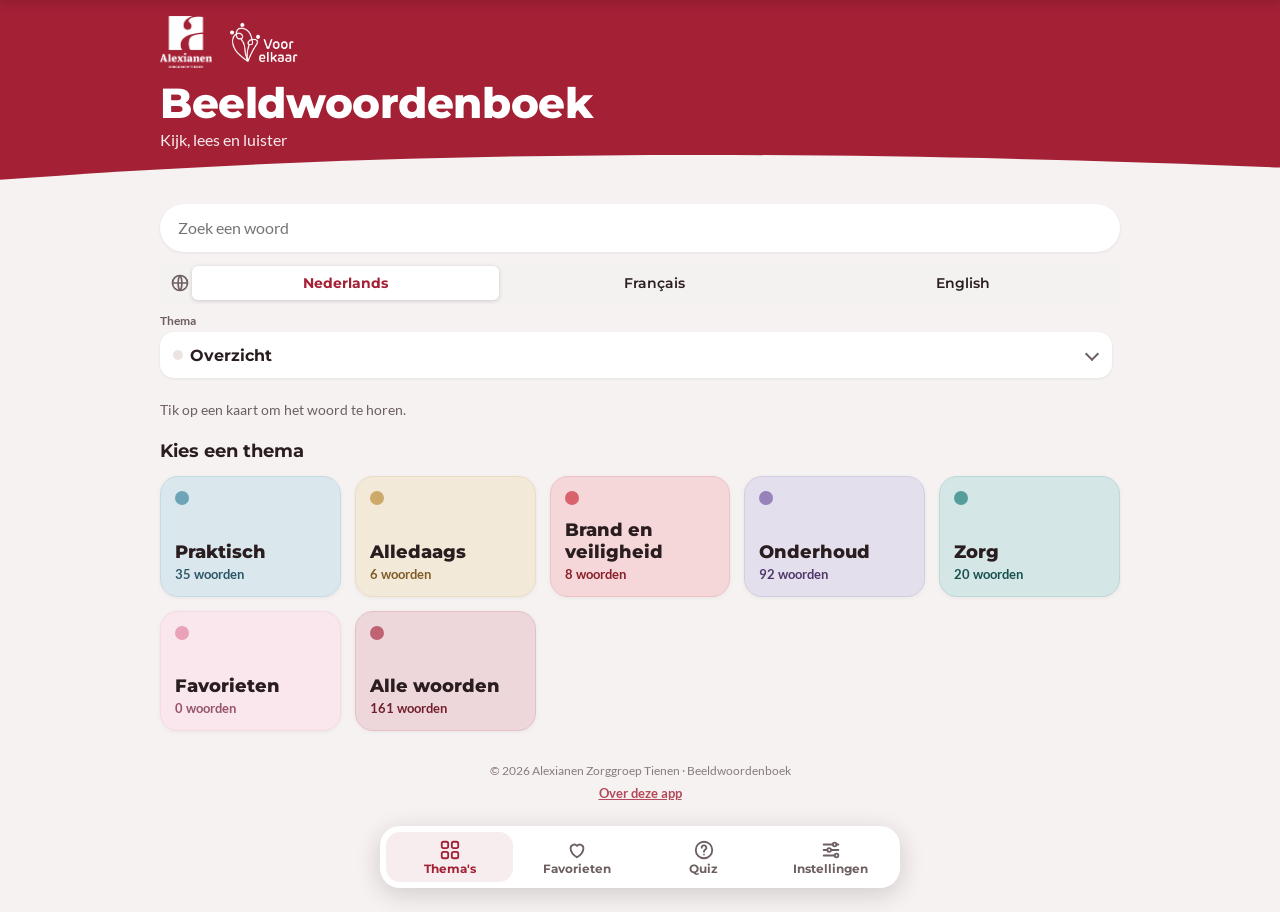
==== commit 1469f86e: "Vertaal: Mozilla-modellen weg, voorbereid op online vertaaldienst (DeepL + Microsoft via Cloudflare " ====
--- a/index.html
+++ b/index.html
@@ -2,7 +2,7 @@
 <html lang="nl" data-site="1">
 <head>
 <meta charset="utf-8">
-<meta http-equiv="Content-Security-Policy" content="default-src 'self'; script-src 'self' 'sha256-jthTp6VikOfiv3Q6MgMREHH6AnR3l3AQTcdRV0s3EKI=' 'wasm-unsafe-eval'; style-src 'self' 'unsafe-inline'; img-src 'self' data: blob:; media-src 'self' blob:; font-src 'self'; connect-src 'self'; worker-src 'self'; manifest-src 'self'; object-src 'none'; base-uri 'none'; form-action 'none'">
+<meta http-equiv="Content-Security-Policy" content="default-src 'self'; script-src 'self' 'sha256-ooNTGJRZIo4yp1s4n5o6J9wMQjptC8Qh4e1VsHY0yUY='; style-src 'self' 'unsafe-inline'; img-src 'self' data: blob:; media-src 'self' blob:; font-src 'self'; connect-src 'self'; worker-src 'self'; manifest-src 'self'; object-src 'none'; base-uri 'none'; form-action 'none'">
 <meta name="referrer" content="no-referrer">
 <meta name="viewport" content="width=device-width,initial-scale=1,viewport-fit=cover">
 <meta name="theme-color" content="#A32035">
@@ -328,6 +328,7 @@
 html body .vt-out p{margin:0;font-size:1.2rem;line-height:1.45;white-space:pre-wrap}
 html body .vt-out .btn{justify-self:start}
 html body .vt-out .btn svg{width:18px;height:18px}
+html body .vt-via{margin:-6px 0 10px;color:var(--muted);font-size:.78rem}
 html body .vt-note{margin:4px 0 0;color:var(--muted);font-size:.82rem;line-height:1.45}
 html body .sr{position:absolute;width:1px;height:1px;overflow:hidden;clip:rect(0 0 0 0)}
 </style>
@@ -519,8 +520,8 @@
     <textarea id="vt-in" rows="4" maxlength="1000" placeholder="Typ hier een zin" aria-label="Tekst om te vertalen"></textarea>
     <button type="button" class="btn primary" id="vt-go">Vertaal</button>
     <p class="vt-status" id="vt-status" aria-live="polite"></p>
-    <div class="vt-out" id="vt-outbox" hidden><p id="vt-out"></p><button type="button" class="btn" id="vt-say"><svg viewBox="0 0 24 24" fill="currentColor"><path d="M4 9v6h4l5 4V5L8 9H4z"/><path d="M16 8.5a5 5 0 0 1 0 7" fill="none" stroke="currentColor" stroke-width="2" stroke-linecap="round"/></svg>Luister</button></div>
-    <p class="vt-note">De vertaling gebeurt op je eigen toestel. Er gaat geen tekst naar het internet. De eerste keer download je wel een taalpakket van deze website. Een automatische vertaling kan fouten bevatten: controleer belangrijke of medische informatie altijd.</p>
+    <div class="vt-out" id="vt-outbox" hidden><p id="vt-out"></p><p class="vt-via" id="vt-via"></p><button type="button" class="btn" id="vt-say"><svg viewBox="0 0 24 24" fill="currentColor"><path d="M4 9v6h4l5 4V5L8 9H4z"/><path d="M16 8.5a5 5 0 0 1 0 7" fill="none" stroke="currentColor" stroke-width="2" stroke-linecap="round"/></svg>Luister</button></div>
+    <p class="vt-note" id="vt-note">Je tekst gaat via internet naar DeepL (of Microsoft als reserve) om te vertalen. Typ dus geen namen of medische gegevens van bewoners of patiënten. Een automatische vertaling kan fouten bevatten: controleer belangrijke of medische informatie altijd.</p>
   </div>
 </section>
 <section lang="nl" class="overlay" id="about" hidden aria-modal="true" role="dialog" aria-labelledby="ab-title">
@@ -1192,29 +1193,36 @@
 $("about-link").addEventListener("click", () => { contactsEditing = false; renderContacts(); });
 $("ab-close").addEventListener("click", () => closeOverlay("about"));
 /* ---------- vertalen (proef, alleen op de website): op het toestel zelf, zonder tekst naar het internet ---------- */
-const VT_MB = { nlen: 37, ennl: 37, enfr: 37, fren: 37 };
-const vtPacks = new Set(prefs.get("vtPacks2", []));
-let vtMod = null, vtBusy = false, vtLang = "fr";
-const vtNeed = (f, to) => (f === to ? [] : f === "en" || to === "en" ? [f + to] : [f + "en", "en" + to]);
-if (document.documentElement.dataset.site === "1" && "Worker" in window && typeof WebAssembly === "object") $("tab-vt").hidden = false;
+let vtBusy = false, vtLang = "fr";
+// Online vertaaldienst (DeepL, met Microsoft als reserve). Leeg = vertaaltab verborgen.
+const VT_API = "";
+if (document.documentElement.dataset.site === "1" && VT_API) $("tab-vt").hidden = false;
 function openVertaal() { $("vt").hidden = false; document.body.style.overflow = "hidden"; $("vt").scrollTop = 0; }
+async function vtOnline(f, to, text) {
+  const ctl = new AbortController(), t = setTimeout(() => ctl.abort(), 15000);
+  try {
+    const r = await fetch(VT_API, { method: "POST", headers: { "Content-Type": "application/json" }, body: JSON.stringify({ from: f, to, text }), signal: ctl.signal });
+    if (!r.ok) throw new Error("dienst " + r.status);
+    const d = await r.json();
+    if (!d.text) throw new Error("leeg");
+    return d;
+  } finally { clearTimeout(t); }
+}
+const VT_VIA = { deepl: "Vertaald door DeepL", microsoft: "Vertaald door Microsoft" };
 async function doVertaal() {
   const f = $("vt-from").value, to = $("vt-to").value, text = $("vt-in").value.trim();
   if (!text || vtBusy) return;
-  const show = (out) => { $("vt-out").textContent = out; $("vt-out").lang = to; vtLang = to; $("vt-outbox").hidden = false; };
+  const show = (out, via) => { $("vt-out").textContent = out; $("vt-out").lang = to; vtLang = to; $("vt-via").textContent = via ? VT_VIA[via] || "" : ""; $("vt-outbox").hidden = false; };
   if (f === to) { show(text); return; }
-  const need = vtNeed(f, to), fresh = need.filter((p) => !vtPacks.has(p));
-  const mb = fresh.reduce((a, p) => a + VT_MB[p], 0);
-  vtBusy = true; $("vt-go").disabled = true;
-  $("vt-status").textContent = fresh.length ? `Eerste keer: taalpakket downloaden (ongeveer ${mb} MB). Dit kan even duren, laat dit scherm open.` : "Bezig met vertalen…";
+  if (text.length > 1000) { $("vt-status").textContent = "Deze tekst is te lang. Vertaal maximaal 1000 tekens tegelijk."; return; }
+  if (navigator.onLine === false) { $("vt-status").textContent = "Vertalen werkt alleen met internet."; return; }
+  vtBusy = true; $("vt-go").disabled = true; $("vt-status").textContent = "Bezig met vertalen…";
   try {
-    vtMod = vtMod || (await import("./vertaal/vertaal.js?m=2"));
-    const out = await vtMod.translate(f, to, text.charAt(0).toUpperCase() + text.slice(1));
-    need.forEach((p) => vtPacks.add(p)); prefs.set("vtPacks2", [...vtPacks]);
-    show(out); $("vt-status").textContent = "";
+    const d = await vtOnline(f, to, text.charAt(0).toUpperCase() + text.slice(1));
+    show(d.text, d.via); $("vt-status").textContent = "";
   } catch (err) {
     console.error(err);
-    $("vt-status").textContent = "Vertalen lukte niet. Controleer je internetverbinding (nodig voor de eerste download) en probeer opnieuw.";
+    $("vt-outbox").hidden = true; $("vt-status").textContent = "Vertalen lukte niet. Controleer je internetverbinding en probeer opnieuw.";
   } finally { vtBusy = false; $("vt-go").disabled = false; }
 }
 $("vt-go").addEventListener("click", doVertaal);
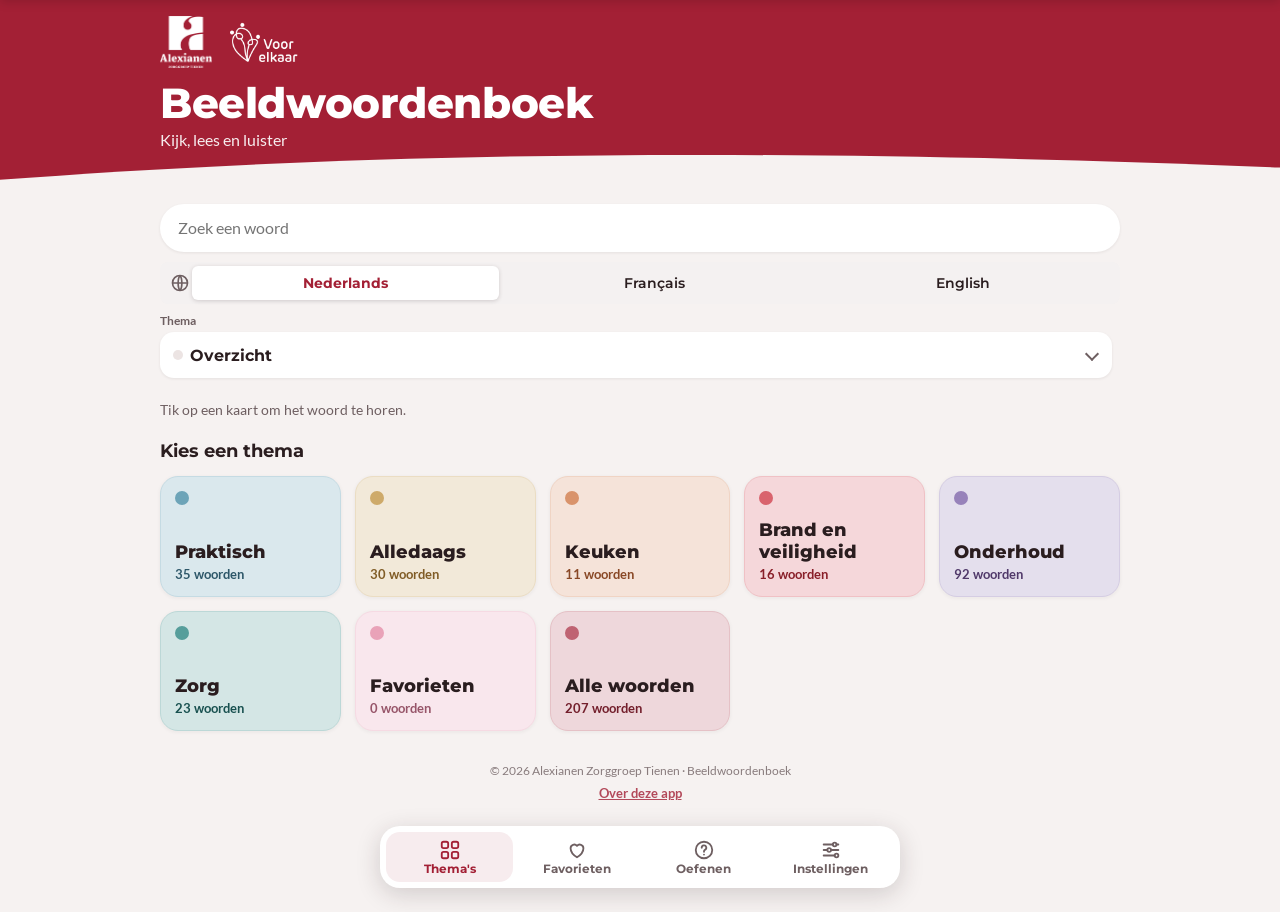
==== commit 42573868: "Oefenen: oefeningen en grammaticales in de app Quiz-knop wordt Oefenen: quiz, zin bouwen, de of het," ====
--- a/index.html
+++ b/index.html
@@ -2,7 +2,7 @@
 <html lang="nl" data-site="1">
 <head>
 <meta charset="utf-8">
-<meta http-equiv="Content-Security-Policy" content="default-src 'self'; script-src 'self' 'sha256-ooNTGJRZIo4yp1s4n5o6J9wMQjptC8Qh4e1VsHY0yUY='; style-src 'self' 'unsafe-inline'; img-src 'self' data: blob:; media-src 'self' blob:; font-src 'self'; connect-src 'self'; worker-src 'self'; manifest-src 'self'; object-src 'none'; base-uri 'none'; form-action 'none'">
+<meta http-equiv="Content-Security-Policy" content="default-src 'self'; script-src 'self' 'sha256-hbaRstsQF5LArkD79SHIMu+F4uqlD4aKp7hAVOUjedI='; style-src 'self' 'unsafe-inline'; img-src 'self' data: blob:; media-src 'self' blob:; font-src 'self'; connect-src 'self'; worker-src 'self'; manifest-src 'self'; object-src 'none'; base-uri 'none'; form-action 'none'">
 <meta name="referrer" content="no-referrer">
 <meta name="viewport" content="width=device-width,initial-scale=1,viewport-fit=cover">
 <meta name="theme-color" content="#A32035">
@@ -22,7 +22,7 @@
 :root{
   --bg:#f3f5f7; --surface:#ffffff; --surface-2:#e8ecf0; --ink:#17212b; --muted:#5a6876; --line:#d3dae1;
   --accent:#1f4e79; --accent-ink:#ffffff; --focus:#e0a100;
-  --fire:#c8202f; --exit:#00804a; --care:#0e7470; --daily:#b9862a; --maint:#6a4c9c; --prac:#2f7d9a; --other:#56606b;
+  --fire:#c8202f; --exit:#00804a; --care:#0e7470; --daily:#b9862a; --maint:#6a4c9c; --prac:#2f7d9a; --kitchen:#c8642b; --other:#56606b;
   --font-display:"Lexend","Segoe UI",system-ui,sans-serif;
   --font-body:"Atkinson Hyperlegible","Segoe UI",system-ui,-apple-system,sans-serif;
   --r:14px;
@@ -331,6 +331,77 @@
 html body .vt-via{margin:-6px 0 10px;color:var(--muted);font-size:.78rem}
 html body .vt-note{margin:4px 0 0;color:var(--muted);font-size:.82rem;line-height:1.45}
 html body .sr{position:absolute;width:1px;height:1px;overflow:hidden;clip:rect(0 0 0 0)}
+/* oefenen */
+.oe-title{flex:1;margin:0;font:800 1.2rem var(--font-display);text-align:center}
+.oe-title .oe-tr{font-size:.75rem}
+.oe-body{display:flex;flex-direction:column;gap:14px}
+.oe-nl{display:block}
+.oe-tr{display:block;color:var(--muted);font-style:italic;font-weight:400;font-size:.88em;margin-top:3px}
+.oe-th span .oe-tr{display:inline;margin-left:6px}.oe-th span .oe-nl{display:inline}
+.oe-h{margin:6px 0 0;font:700 1.15rem var(--font-display)}
+.oe-muted{margin:0;color:var(--muted);font-size:.9rem}
+.oe-quiz{border:0;border-radius:var(--card-r,14px);background:var(--rood);color:#fff;text-align:left;padding:16px;cursor:pointer;display:grid;gap:4px;font:inherit}
+.oe-quiz b{font:800 1.2rem var(--font-display)}.oe-quiz .oe-tr,.oe-quiz small{color:#fbe3e7}
+.oe-tiles{display:grid;grid-template-columns:1fr 1fr;gap:12px}
+.oe-tile{border:1px solid var(--line);background:var(--surface);border-radius:var(--card-r,14px);padding:14px;text-align:left;cursor:pointer;display:flex;flex-direction:column;gap:6px;color:var(--ink);font:inherit}
+.oe-tile b{font:700 1rem var(--font-display)}.oe-tile small{color:var(--muted);font-size:.85rem}
+.oe-tile.oe-mix{grid-column:1/-1;background:var(--rood-zacht);border-color:color-mix(in srgb,var(--rood) 30%,#fff)}
+.oe-tile:disabled{opacity:.5;cursor:default}
+.oe-lessons{display:flex;flex-direction:column;gap:10px}
+.oe-lesson{display:flex;gap:14px;align-items:flex-start;text-align:left;background:var(--surface);border:1px solid var(--line);border-radius:var(--card-r,14px);padding:14px 16px;font:inherit;color:var(--ink);cursor:pointer}
+.oe-lesson b{display:block;font:700 1rem var(--font-display)}.oe-lesson small{display:block;color:var(--muted);font-size:.85rem;margin-top:4px}
+.oe-num{flex:none;width:32px;height:32px;border-radius:99px;background:var(--rood);color:#fff;display:grid;place-items:center;font:800 1rem var(--font-display)}
+.oe-meta{display:flex;justify-content:space-between;gap:10px;color:var(--muted);font-size:.88rem}
+.oe-meta .oe-tr{display:none}
+.oe-bar{height:8px;background:var(--line);border-radius:99px;overflow:hidden}.oe-bar i{display:block;height:100%;background:var(--rood);transition:width .3s}
+.oe-card{background:var(--surface);border-radius:var(--card-r,16px);padding:18px;display:flex;flex-direction:column;gap:16px}
+.oe-kind{margin:0;font:700 .75rem var(--font-display);letter-spacing:.08em;text-transform:uppercase;color:var(--rood)}
+.oe-kind .oe-tr{text-transform:none;letter-spacing:0}
+.oe-q{margin:0;font:700 1.2rem var(--font-display);text-wrap:balance}
+.oe-pic{width:100%;max-width:220px;aspect-ratio:1;margin:0 auto;border-radius:12px;overflow:hidden;background:#fff}
+.oe-pic img{width:100%;height:100%;object-fit:contain;display:block}
+.oe-gap{display:inline-block;min-width:4.5em;border-bottom:3px solid var(--rood);text-align:center;color:var(--rood)}
+.oe-rule{background:var(--surface-2);border-radius:12px;padding:10px 14px}
+.oe-rule summary{cursor:pointer;font-weight:700;color:var(--rood)}.oe-rule summary .oe-nl,.oe-rule summary .oe-tr{display:inline}.oe-rule summary .oe-tr{margin-left:6px}
+.oe-rule p{margin:8px 0 0}
+.oe-link{background:none;border:0;padding:8px 0 0;color:var(--rood);font:inherit;font-weight:700;text-decoration:underline;cursor:pointer;text-align:left}
+.oe-line{min-height:58px;border:2px dashed var(--line);border-radius:12px;padding:8px;display:flex;flex-wrap:wrap;gap:8px;align-items:center}
+.oe-line:empty::before{content:attr(data-hint);white-space:pre-line;color:var(--muted);font-size:.9rem;padding-left:4px}
+.oe-pool{display:flex;flex-wrap:wrap;gap:8px;justify-content:center}
+.oe-w{background:var(--rood-zacht);color:var(--ink);border:0;border-radius:10px;padding:10px 14px;font:700 1.05rem var(--font-body);cursor:pointer}
+.oe-line .oe-w{background:var(--rood);color:#fff}
+.oe-line .oe-w.ok{background:var(--exit,#2f7d4f)}
+.oe-opts{display:grid;gap:10px}.oe-opts.two{grid-template-columns:1fr 1fr}.oe-opts.pics{grid-template-columns:repeat(3,minmax(0,1fr))}
+.oe-opt{background:var(--surface);border:2px solid var(--line);border-radius:12px;padding:14px;font:700 1.1rem var(--font-display);cursor:pointer;color:var(--ink);min-height:54px}
+.oe-opts.pics .oe-opt{padding:8px;font-size:.9rem;overflow-wrap:anywhere}
+.oe-opt img{width:100%;aspect-ratio:1;object-fit:contain;display:block;margin-bottom:6px}
+.oe-opt.ok{border-color:var(--exit,#2f7d4f);background:color-mix(in srgb,var(--exit,#2f7d4f) 14%,var(--surface))}
+.oe-opt.bad{border-color:var(--fire,#b3261e);background:color-mix(in srgb,var(--fire,#b3261e) 12%,var(--surface))}
+.oe-fb{border-radius:12px;padding:12px 14px;display:flex;gap:10px;align-items:flex-start}
+.oe-fb.ok{background:color-mix(in srgb,var(--exit,#2f7d4f) 14%,var(--surface));color:color-mix(in srgb,var(--exit,#2f7d4f) 80%,#000)}
+.oe-fb.bad{background:color-mix(in srgb,var(--fire,#b3261e) 12%,var(--surface));color:color-mix(in srgb,var(--fire,#b3261e) 85%,#000)}
+.oe-fb p{margin:0;flex:1}.oe-say{display:block;color:var(--ink);font-weight:700;margin-top:4px}
+.oe-listen{background:var(--surface);color:var(--rood);border:1.5px solid var(--line);border-radius:99px;width:44px;height:44px;cursor:pointer;flex:none;display:grid;place-items:center}
+.oe-listen svg{width:20px;height:20px}
+.oe-why{background:var(--surface-2);border-left:4px solid var(--rood);border-radius:4px 12px 12px 4px;padding:10px 14px}
+.oe-why p{margin:6px 0 0}.oe-why .oe-lbl{margin:0;font:700 .75rem var(--font-display);letter-spacing:.06em;text-transform:uppercase;color:var(--muted)}
+.oe-why .oe-lbl .oe-nl,.oe-why .oe-lbl .oe-tr{display:inline}.oe-why .oe-lbl .oe-tr{margin-left:6px;text-transform:none;letter-spacing:0}
+.oe-end{text-align:center;align-items:center}.oe-end .btn{width:100%}
+.oe-score{margin:0;font:800 3rem var(--font-display);color:var(--rood);font-variant-numeric:tabular-nums}
+.oe-blk{display:flex;flex-direction:column;gap:10px;border-top:1px solid var(--line);padding-top:14px}
+.oe-blk h4{margin:0;font:700 1rem var(--font-display);color:var(--rood)}.oe-blk p{margin:0}
+.oe-exs{display:flex;flex-direction:column;gap:8px}
+.oe-exr{display:flex;gap:12px;align-items:center;background:var(--surface-2);border-radius:12px;padding:8px 10px}
+.oe-exr img{width:56px;height:56px;object-fit:contain;background:#fff;border-radius:8px;flex:none}
+.oe-exr p{flex:1;min-width:0;margin:0}.oe-exr b{display:block}
+.oe-tw{overflow-x:auto}
+.oe-tw table{border-collapse:collapse;width:100%;font-size:.95rem}
+.oe-tw th{text-align:left;font:700 .8rem var(--font-display);color:var(--muted);padding:6px 8px;border-bottom:2px solid var(--line);vertical-align:bottom}
+.oe-tw td{padding:8px;border-bottom:1px solid var(--line)}.oe-tw td.hi{color:var(--rood);font-weight:700}
+.oe-tip{margin:0;background:var(--rood-zacht);border-radius:10px;padding:10px 14px;font-size:.95rem}
+.oe-tip::before{content:"Tip";display:block;font:700 .75rem var(--font-display);letter-spacing:.06em;text-transform:uppercase;color:var(--rood);margin-bottom:2px}
+@media (prefers-reduced-motion:reduce){.oe-bar i{transition:none}}
+
 </style>
 
 <div class="hero"><div class="in">
@@ -362,7 +433,7 @@
   <div class="grid" id="grid" aria-live="polite"></div>
   <p class="copy">© 2026 Alexianen Zorggroep Tienen · Beeldwoordenboek<br><button class="inst-link" id="about-link">Over deze app</button> <button class="inst-link" id="inst-link" hidden>Installeer als app</button></p>
 </div>
-<nav class="tabbar" id="tabbar"><button data-tab="home"><svg viewBox="0 0 24 24" fill="none" stroke="currentColor" stroke-width="2" stroke-linejoin="round"><rect x="3" y="3" width="7" height="7" rx="2"/><rect x="14" y="3" width="7" height="7" rx="2"/><rect x="3" y="14" width="7" height="7" rx="2"/><rect x="14" y="14" width="7" height="7" rx="2"/></svg><span>Thema's</span></button><button data-tab="fav"><svg viewBox="0 0 24 24" fill="none" stroke="currentColor" stroke-width="2" stroke-linejoin="round"><path d="M12 20s-7-4.5-7-10a4 4 0 0 1 7-2.6A4 4 0 0 1 19 10c0 5.5-7 10-7 10z"/></svg><span>Favorieten</span></button><button data-tab="quiz"><svg viewBox="0 0 24 24" fill="none" stroke="currentColor" stroke-width="2" stroke-linecap="round"><circle cx="12" cy="12" r="9"/><path d="M9.5 9.5a2.5 2.5 0 1 1 3.5 2.3c-.6.3-1 .8-1 1.5v.7M12 17h0"/></svg><span>Quiz</span></button><button data-tab="vt" id="tab-vt" hidden><svg viewBox="0 0 24 24" fill="none" stroke="currentColor" stroke-width="2" stroke-linecap="round" stroke-linejoin="round"><path d="M3 5h9M7.5 3v2M5 5c.5 3 2.5 5.5 5.5 7M10 5c-.7 3.5-3 6-6 7.5"/><path d="M12.5 21l4-10 4 10M14 17.5h5"/></svg><span>Vertaal</span></button><button data-tab="set"><svg viewBox="0 0 24 24" fill="none" stroke="currentColor" stroke-width="2" stroke-linecap="round"><path d="M4 6h10M18 6h2M4 12h4M12 12h8M4 18h12"/><circle cx="16" cy="6" r="2"/><circle cx="10" cy="12" r="2"/><circle cx="18" cy="18" r="2"/></svg><span>Instellingen</span></button></nav>
+<nav class="tabbar" id="tabbar"><button data-tab="home"><svg viewBox="0 0 24 24" fill="none" stroke="currentColor" stroke-width="2" stroke-linejoin="round"><rect x="3" y="3" width="7" height="7" rx="2"/><rect x="14" y="3" width="7" height="7" rx="2"/><rect x="3" y="14" width="7" height="7" rx="2"/><rect x="14" y="14" width="7" height="7" rx="2"/></svg><span>Thema's</span></button><button data-tab="fav"><svg viewBox="0 0 24 24" fill="none" stroke="currentColor" stroke-width="2" stroke-linejoin="round"><path d="M12 20s-7-4.5-7-10a4 4 0 0 1 7-2.6A4 4 0 0 1 19 10c0 5.5-7 10-7 10z"/></svg><span>Favorieten</span></button><button data-tab="quiz"><svg viewBox="0 0 24 24" fill="none" stroke="currentColor" stroke-width="2" stroke-linecap="round"><circle cx="12" cy="12" r="9"/><path d="M9.5 9.5a2.5 2.5 0 1 1 3.5 2.3c-.6.3-1 .8-1 1.5v.7M12 17h0"/></svg><span>Oefenen</span></button><button data-tab="vt" id="tab-vt" hidden><svg viewBox="0 0 24 24" fill="none" stroke="currentColor" stroke-width="2" stroke-linecap="round" stroke-linejoin="round"><path d="M3 5h9M7.5 3v2M5 5c.5 3 2.5 5.5 5.5 7M10 5c-.7 3.5-3 6-6 7.5"/><path d="M12.5 21l4-10 4 10M14 17.5h5"/></svg><span>Vertaal</span></button><button data-tab="set"><svg viewBox="0 0 24 24" fill="none" stroke="currentColor" stroke-width="2" stroke-linecap="round"><path d="M4 6h10M18 6h2M4 12h4M12 12h8M4 18h12"/><circle cx="16" cy="6" r="2"/><circle cx="10" cy="12" r="2"/><circle cx="18" cy="18" r="2"/></svg><span>Instellingen</span></button></nav>
 <button class="fab" id="btn-add" hidden>
   <svg viewBox="0 0 24 24" fill="none" stroke="currentColor" stroke-width="2.6" stroke-linecap="round"><path d="M12 5v14M5 12h14"/></svg>Woord toevoegen
 </button>
@@ -391,6 +462,8 @@
       <div class="video-box"><video id="v-video" controls playsinline preload="metadata"></video></div>
     </div>
     <p class="src" id="v-src"></p>
+    <p class="oe-tip" id="v-tip" hidden></p>
+    <button class="btn" id="v-oef" hidden><svg viewBox="0 0 24 24" fill="none" stroke="currentColor" stroke-width="2" stroke-linecap="round" stroke-linejoin="round"><path d="M4 19.5V5a2 2 0 0 1 2-2h12v16H6a2 2 0 0 0-2 2.5zM8 7h6M8 11h4"/></svg>Oefen dit woord</button>
     <div class="confirm" id="v-hide-confirm" hidden>
       <p>Dit voorbeeld verdwijnt voor iedereen die de app gebruikt.</p>
       <div class="row2"><button type="button" class="btn" id="v-hide-no">Niet verwijderen</button><button type="button" class="btn danger" id="v-hide-yes">Ja, verwijderen</button></div>
@@ -537,6 +610,16 @@
     <p class="ab-foot">© 2026 Alexianen Zorggroep Tienen · Beeldwoordenboek</p>
   </div>
 </section>
+<section lang="nl" class="overlay" id="oefen" hidden aria-modal="true" role="dialog" aria-labelledby="oe-title">
+  <div class="inner">
+    <div class="bar">
+      <button class="btn" id="oe-back" hidden><svg viewBox="0 0 24 24" fill="none" stroke="currentColor" stroke-width="2.4" stroke-linecap="round"><path d="M15 5l-7 7 7 7"/></svg>Terug</button>
+      <h2 class="oe-title" id="oe-title">Oefenen</h2>
+      <button class="btn" id="oe-close">Sluiten</button>
+    </div>
+    <div class="oe-body" id="oe-body"></div>
+  </div>
+</section>
 <section lang="nl" class="overlay" id="quiz" hidden aria-modal="true" role="dialog" aria-labelledby="q-title">
   <div class="inner">
     <div class="bar">
@@ -570,6 +653,7 @@
 const THEMES = [
   { id: "praktisch", name: "Praktisch", c: "var(--prac)" },
   { id: "alledaags", name: "Alledaags", c: "var(--daily)" },
+  { id: "keuken", name: "Keuken", c: "var(--kitchen)" },
   { id: "brand", name: "Brand en veiligheid", c: "var(--fire)" },
   { id: "onderhoud", name: "Onderhoud", c: "var(--maint)" },
   { id: "zorg", name: "Zorg", c: "var(--care)" },
@@ -922,7 +1006,7 @@
 function renderTiles() {
   const own = allWords().filter((r) => !r.starter && store.imageUrl(r));
   const L = (nl, fr, en) => both(nl, { fr, en }[helpLang]);
-  const tiles = THEMES.filter((x) => !x.hidden).map((x) => { const ws = allWords().filter((r) => r.theme === x.id); const pic = own.filter((r) => r.theme === x.id)[0]; return { id: x.id, c: x.c, name: themeName(x.id), n: ws.length, img: pic ? store.imageUrl(pic) : "" }; }).filter((x) => x.n);
+  const tiles = THEMES.filter((x) => !x.hidden).map((x) => { const ws = allWords().filter((r) => r.theme === x.id); const pic = own.filter((r) => r.theme === x.id)[0]; return { id: x.id, c: x.c, name: themeName(x.id), n: ws.length, img: pic ? store.imageUrl(pic) : "" }; }).filter((x) => x.n || document.documentElement.dataset.site !== "1"); // in de beheer-app ook lege thema's tonen
   const favs = allWords().filter(isFav), fp = favs.find((r) => store.imageUrl(r));
   tiles.push({ id: "fav", c: "#E07A9A", name: themeName("fav"), n: favs.length, img: fp ? store.imageUrl(fp) : "" });
   tiles.push({ id: "every", c: "var(--rood)", name: L("Alle woorden", "Tous les mots", "All words"), n: allWords().length, img: (() => { const used = new Set(tiles.map((x) => x.img)); const r = own.slice().reverse().find((r) => !used.has(store.imageUrl(r))); return r ? store.imageUrl(r) : ""; })() });
@@ -1001,6 +1085,8 @@
   $("v-edit").hidden = !store.canWrite;
   $("v-edit").textContent = r.starter ? "Verwijderen" : "Bewerken";
   $("v-hide-confirm").hidden = true;
+  { const tip = oeWordTip(r); $("v-tip").innerHTML = tip ? bi(tip) : ""; $("v-tip").hidden = !tip;
+    $("v-oef").hidden = !(oeHasPic(r) && oeItems([r]).length); }
   $("v-prev").disabled = i <= 0; $("v-next").disabled = i >= list.length - 1;
   $("view").hidden = false; document.body.style.overflow = "hidden";
 }
@@ -1018,12 +1104,12 @@
   $("v-slow").classList.toggle("wide", !sent);
   $("v-src").textContent = t(l === "fr" ? "srcFr" : l === "en" ? "srcEn" : r.hasAudio ? "srcOwn" : "srcNl");
 }
-function closeOverlay(id) { $(id).hidden = true; if ($("view").hidden && $("quiz").hidden && $("editor").hidden && $("settings").hidden && $("speech-help").hidden && $("about").hidden && $("vt").hidden) document.body.style.overflow = ""; }
+function closeOverlay(id) { $(id).hidden = true; if ($("view").hidden && $("quiz").hidden && $("oefen").hidden && $("editor").hidden && $("settings").hidden && $("speech-help").hidden && $("about").hidden && $("vt").hidden) document.body.style.overflow = ""; }
 
 /* ---------- interface in de gekozen taal (de woorden zelf blijven Nederlands) ---------- */
 const UI = {
   nl: { sub: "Kijk, lees en luister", search: "Zoek een woord", settings: "Instellingen voor de stem", themes: "Thema's", all: "Alles",
-    th: { praktisch: "Praktisch", alledaags: "Alledaags", brand: "Brand en veiligheid", onderhoud: "Onderhoud", zorg: "Zorg", overig: "Overig", fav: "Favorieten" },
+    th: { praktisch: "Praktisch", alledaags: "Alledaags", keuken: "Keuken", brand: "Brand en veiligheid", onderhoud: "Onderhoud", zorg: "Zorg", overig: "Overig", fav: "Favorieten" },
     tapCard: "Tik op een kaart om het woord te horen.", noFav: "Nog geen favorieten. Tik op het hartje bij een woord om het hier te bewaren.", notFound: (q) => `Geen woord gevonden voor “${q}”.`, emptyTheme: "Nog geen woorden in dit thema.",
     example: "Voorbeeld", video: "Filmpje", listenTo: (w) => `Luister naar ${w}`, favAdd: "Zet bij favorieten", favRemove: "Verwijder uit favorieten", favAdded: "Bij favorieten gezet", favRemoved: "Uit favorieten gehaald",
     back: "Terug", listen: "Luister", slow: "Langzaam", sentence: "Zin", prev: "Vorige", next: "Volgende",
@@ -1036,7 +1122,7 @@
     stepsIos: [`Zet het volume hoger en controleer dat de stille modus uit staat.`, `Op iPhone: Instellingen, Toegankelijkheid, Gesproken materiaal, Stemmen, en download een Nederlandse stem.`],
     stop: "Stoppen", ask: "Welk woord hoort bij de foto?", good: "Goed zo!", wrong: "Jammer. Het juiste woord is groen.", score: (a, b) => `${a} van ${b} juist`, need3: "Voor de quiz zijn minstens drie woorden nodig." },
   fr: { sub: "Regarde, lis et écoute", search: "Cherche un mot", settings: "Réglages de la voix", themes: "Thèmes", all: "Tout",
-    th: { praktisch: "Pratique", alledaags: "Quotidien", brand: "Incendie et sécurité", onderhoud: "Entretien", zorg: "Soins", overig: "Autre", fav: "Favoris" },
+    th: { praktisch: "Pratique", alledaags: "Quotidien", keuken: "Cuisine", brand: "Incendie et sécurité", onderhoud: "Entretien", zorg: "Soins", overig: "Autre", fav: "Favoris" },
     tapCard: "Touche une carte pour entendre le mot en néerlandais.", noFav: "Pas encore de favoris. Touche le cœur d'un mot pour le garder ici.", notFound: (q) => `Aucun mot trouvé pour « ${q} ».`, emptyTheme: "Pas encore de mots dans ce thème.",
     example: "Exemple", video: "Vidéo", listenTo: (w) => `Écouter ${w}`, favAdd: "Ajouter aux favoris", favRemove: "Retirer des favoris", favAdded: "Ajouté aux favoris", favRemoved: "Retiré des favoris",
     back: "Retour", listen: "Écouter", slow: "Lentement", sentence: "Phrase", prev: "Précédent", next: "Suivant",
@@ -1049,7 +1135,7 @@
     stepsIos: [`Monte le volume et vérifie que le mode silencieux est désactivé.`, `Sur iPhone : Réglages, Accessibilité, Contenu énoncé, Voix, puis télécharge une voix néerlandaise.`],
     stop: "Arrêter", ask: "Quel mot correspond à la photo ?", good: "Bravo !", wrong: "Dommage. Le bon mot est en vert.", score: (a, b) => `${a} sur ${b} correct${a > 1 ? "s" : ""}`, need3: "Il faut au moins trois mots pour le quiz." },
   en: { sub: "Look, read and listen", search: "Search for a word", settings: "Voice settings", themes: "Themes", all: "All",
-    th: { praktisch: "Practical", alledaags: "Everyday", brand: "Fire and safety", onderhoud: "Maintenance", zorg: "Care", overig: "Other", fav: "Favourites" },
+    th: { praktisch: "Practical", alledaags: "Everyday", keuken: "Kitchen", brand: "Fire and safety", onderhoud: "Maintenance", zorg: "Care", overig: "Other", fav: "Favourites" },
     tapCard: "Tap a card to hear the word in Dutch.", noFav: "No favourites yet. Tap the heart on a word to keep it here.", notFound: (q) => `No word found for “${q}”.`, emptyTheme: "No words in this theme yet.",
     example: "Example", video: "Video", listenTo: (w) => `Listen to ${w}`, favAdd: "Add to favourites", favRemove: "Remove from favourites", favAdded: "Added to favourites", favRemoved: "Removed from favourites",
     back: "Back", listen: "Listen", slow: "Slowly", sentence: "Sentence", prev: "Previous", next: "Next",
@@ -1119,6 +1205,231 @@
 $("q-next").onclick = () => nextQuestion();
 $("q-close").onclick = () => { stopAudio(); synth && synth.cancel(); closeOverlay("quiz"); };
 
+/* ---------- oefenen: oefeningen en grammaticales ---------- */
+// Oefeningen worden gemaakt uit de woorden zelf (lidwoord, voorbeeldzin). Extra oefeningen met uitleg staan per woord in het veld "oef".
+const L3 = (nl, fr, en) => ({ nl, fr, en });
+const bi = (o) => (o ? `<span class="oe-nl">${esc(o.nl)}</span>` + (helpLang !== "nl" && o[helpLang] ? `<span class="oe-tr" lang="${helpLang}">${esc(o[helpLang])}</span>` : "") : "");
+const OE_SPK = '<svg viewBox="0 0 24 24" fill="currentColor" aria-hidden="true"><path d="M4 9v6h4l5 4V5L8 9H4z"/><path d="M16 8.5a5 5 0 010 7M18.5 6a8.5 8.5 0 010 12" fill="none" stroke="currentColor" stroke-width="2" stroke-linecap="round"/></svg>';
+const OE_T = {
+  zin: { name: L3("Zin bouwen", "Construire une phrase", "Build a sentence"), d: L3("Zet de woorden in de juiste volgorde.", "Mets les mots dans le bon ordre.", "Put the words in the right order.") },
+  lw: { name: L3("De of het?", "De ou het ?", "De or het?"), d: L3("Kies het juiste lidwoord.", "Choisis le bon article.", "Choose the right article.") },
+  vul: { name: L3("Vul het woord in", "Complète avec le mot", "Fill in the word"), d: L3("Welk woord past in de zin?", "Quel mot va dans la phrase ?", "Which word fits in the sentence?") },
+  ww: { name: L3("Werkwoorden", "Les verbes", "Verbs"), d: L3("Kies de juiste vorm van het werkwoord.", "Choisis la bonne forme du verbe.", "Choose the right form of the verb.") },
+};
+const OE_G = {
+  zin: L3("In een gewone zin staat het werkwoord altijd op de tweede plaats. Meestal begin je met het onderwerp (wie doet het?), dan komt het werkwoord en dan de rest.", "Dans une phrase simple, le verbe est toujours en deuxième position. On commence souvent par le sujet (qui fait l'action ?), puis le verbe, puis le reste.", "In a simple sentence, the verb always comes second. You usually start with the subject (who does it?), then the verb, then the rest."),
+  lw: L3("Er zijn twee lidwoorden: de en het. De meeste woorden krijgen de. Verkleinwoorden (op -je) krijgen altijd het. Meervoud krijgt altijd de. Bij een samengesteld woord telt het laatste deel.", "Il y a deux articles : de et het. La plupart des mots prennent de. Les diminutifs (en -je) prennent toujours het. Le pluriel prend toujours de. Pour un mot composé, c'est la dernière partie qui compte.", "There are two articles: de and het. Most words take de. Diminutives (ending in -je) always take het. Plurals always take de. In a compound word, the last part decides."),
+  vul: L3("Lees eerst de hele zin. De andere woorden helpen je: wat doe je ermee, en past het lidwoord (de of het)?", "Lis d'abord toute la phrase. Les autres mots t'aident : que fait-on avec l'objet, et l'article (de ou het) correspond-il ?", "Read the whole sentence first. The other words help you: what do you do with it, and does the article (de or het) fit?"),
+  ww: L3("Het werkwoord verandert met de persoon. ik: alleen de stam (lezen → ik lees). jij, u, hij, zij: stam + t (jij leest). wij, jullie, zij (meervoud): het hele werkwoord (wij lezen).", "Le verbe change selon la personne. ik (je) : seulement le radical (lezen → ik lees). jij, u, hij, zij (tu, vous, il, elle) : radical + t (jij leest). wij, jullie, zij (nous, vous, ils) : le verbe entier (wij lezen).", "The verb changes with the person. ik (I): only the stem (lezen → ik lees). jij, u, hij, zij (you, he, she): stem + t (jij leest). wij, jullie, zij (we, you all, they): the full verb (wij lezen)."),
+};
+const OE_UI = {
+  title: L3("Oefenen", "S'exercer", "Practice"), close: L3("Sluiten", "Fermer", "Close"), back: L3("Terug", "Retour", "Back"),
+  theme: L3("Thema", "Thème", "Theme"), allTh: L3("Alle thema's", "Tous les thèmes", "All themes"),
+  quiz: L3("Quiz", "Quiz", "Quiz"), quizD: L3("Welk woord hoort bij de foto?", "Quel mot correspond à la photo ?", "Which word goes with the photo?"),
+  ex: L3("Oefeningen", "Exercices", "Exercises"), mix: L3("Alles door elkaar", "Tout mélangé", "All mixed"), mixD: L3("10 vragen", "10 questions", "10 questions"),
+  gram: L3("Grammatica", "Grammaire", "Grammar"), gramD: L3("Korte lessen over het maken van zinnen.", "Courtes leçons pour faire des phrases.", "Short lessons on making sentences."),
+  none: L3("Nog geen oefeningen in dit thema.", "Pas encore d'exercices dans ce thème.", "No exercises in this theme yet."),
+  q: (a, b) => L3(`Vraag ${a} van ${b}`, `Question ${a} sur ${b}`, `Question ${a} of ${b}`),
+  right: (a) => L3(`${a} juist`, `${a} correct${a > 1 ? "s" : ""}`, `${a} correct`),
+  rule: L3("Uitleg: de regel", "Explication : la règle", "Explanation: the rule"), readLes: L3("Lees de les", "Lire la leçon", "Read the lesson"),
+  make: L3("Maak de zin.", "Fais la phrase.", "Make the sentence."), tapHint: L3("Tik de woorden in de juiste volgorde.", "Touche les mots dans le bon ordre.", "Tap the words in the right order."),
+  check: L3("Controleer", "Vérifier", "Check"), good: L3("Juist!", "Correct !", "Correct!"), almost: L3("Bijna. Zo is het juist:", "Presque. Voici la bonne réponse :", "Almost. This is correct:"),
+  why: L3("Waarom?", "Pourquoi ?", "Why?"), next: L3("Volgende", "Suivant", "Next"), score: L3("Bekijk je score", "Voir ton score", "See your score"),
+  done: L3("Klaar", "Terminé", "Done"), again: L3("Opnieuw", "Recommencer", "Again"), other: L3("Andere oefening", "Autre exercice", "Other exercise"),
+  allOk: L3("Alles juist, knap gedaan!", "Tout est correct, bravo !", "All correct, well done!"), okish: L3("Goed bezig!", "Bon travail !", "Good job!"), keep: L3("Blijf oefenen, het lukt!", "Continue, tu vas y arriver !", "Keep practising, you can do it!"),
+  word: L3("Oefen dit woord", "Exercer ce mot", "Practise this word"), les: (i, n) => L3(`Les ${i} van ${n}`, `Leçon ${i} sur ${n}`, `Lesson ${i} of ${n}`),
+  practise: L3("Oefen dit", "Exercer", "Practise this"), nextLes: L3("Volgende les", "Leçon suivante", "Next lesson"), allLes: L3("Alle lessen", "Toutes les leçons", "All lessons"),
+};
+const OE_LES = [
+  { oef: "zin", title: L3("Zo maak je een zin", "Comment faire une phrase", "How to make a sentence"), sum: L3("De volgorde van de woorden", "L'ordre des mots", "The word order"), blocks: [
+    { p: L3("Een Nederlandse zin heeft een vaste volgorde. Het werkwoord staat altijd op de tweede plaats.", "Une phrase néerlandaise a un ordre fixe. Le verbe est toujours en deuxième position.", "A Dutch sentence has a fixed order. The verb is always in second place.") },
+    { table: { head: [L3("1. Wie?", "1. Qui ?", "1. Who?"), L3("2. Werkwoord", "2. Verbe", "2. Verb"), L3("3. De rest", "3. Le reste", "3. The rest")], rows: [["Ik", "poets", "de tanden."], ["Meneer", "leest", "de krant."], ["Mevrouw", "breit", "een sjaal."], ["We", "spelen", "een spel."]], hi: [1] } },
+    { h: L3("Begin je met iets anders?", "Tu commences par autre chose ?", "Starting with something else?"), p: L3("Dan blijft het werkwoord op plaats 2. Het onderwerp komt erna.", "Le verbe reste en position 2. Le sujet vient après.", "The verb stays in place 2. The subject comes after it."),
+      ex: [{ nl: "Elke ochtend scheer ik meneer.", fr: "Chaque matin, je rase monsieur.", en: "Every morning I shave the gentleman.", img: "wallegscheerapparaat" }, { nl: "In de namiddag spelen de bewoners een spel.", fr: "L'après-midi, les résidents jouent à un jeu.", en: "In the afternoon the residents play a game.", img: "wallegezelschapsspel" }] },
+    { h: L3("Werkwoorden in twee delen", "Les verbes en deux parties", "Verbs in two parts"), p: L3("Sommige werkwoorden bestaan uit twee delen, zoals afdrogen en voorlezen. Het eerste deel gaat naar het einde van de zin.", "Certains verbes ont deux parties, comme afdrogen (essuyer) et voorlezen (lire à voix haute). La première partie va à la fin de la phrase.", "Some verbs have two parts, like afdrogen (to dry off) and voorlezen (to read aloud). The first part moves to the end of the sentence."),
+      ex: [{ nl: "Ik droog de bewoner af.", fr: "Je sèche le résident. (afdrogen)", en: "I dry the resident off. (afdrogen)", img: "walleghanddoek" }, { nl: "Ik lees de bewoner een boek voor.", fr: "Je lis un livre au résident. (voorlezen)", en: "I read the resident a book. (voorlezen)", img: "wallegboek" }] },
+    { h: L3("Een vraag stellen", "Poser une question", "Asking a question"), p: L3("In een vraag zonder vraagwoord staat het werkwoord vooraan.", "Dans une question sans mot interrogatif, le verbe vient en premier.", "In a question without a question word, the verb comes first."),
+      ex: [{ nl: "Wilt u de krant lezen?", fr: "Voulez-vous lire le journal ?", en: "Would you like to read the newspaper?", img: "wallegkrant" }, { nl: "Mag ik uw haar kammen?", fr: "Est-ce que je peux vous coiffer ?", en: "May I comb your hair?", img: "wallegkam" }] },
+  ] },
+  { oef: "ww", title: L3("Het werkwoord", "Le verbe", "The verb"), sum: L3("ik lees, jij leest, wij lezen", "ik lees, jij leest, wij lezen", "ik lees, jij leest, wij lezen"), blocks: [
+    { p: L3("Het werkwoord verandert met de persoon. Neem het hele werkwoord (lezen) en haal -en weg. Dan heb je de stam (lees).", "Le verbe change selon la personne. Prends le verbe entier (lezen) et enlève -en. Tu obtiens le radical (lees).", "The verb changes with the person. Take the full verb (lezen) and remove -en. That gives you the stem (lees).") },
+    { table: { head: [L3("Wie?", "Qui ?", "Who?"), L3("Regel", "Règle", "Rule"), L3("helpen", "helpen (aider)", "helpen (to help)"), L3("lezen", "lezen (lire)", "lezen (to read)")], rows: [["ik", "stam", "help", "lees"], ["jij, u", "stam + t", "helpt", "leest"], ["hij, zij", "stam + t", "helpt", "leest"], ["wij, jullie, zij", "hele werkwoord", "helpen", "lezen"]], hi: [2, 3] },
+      small: L3("", "ik = je · jij, u = tu, vous · hij, zij = il, elle · wij, jullie, zij = nous, vous, ils · stam = radical · hele werkwoord = verbe entier", "ik = I · jij, u = you · hij, zij = he, she · wij, jullie, zij = we, you, they · stam = stem · hele werkwoord = full verb") },
+    { h: L3("Let op de spelling", "Attention à l'orthographe", "Watch the spelling"), p: L3("De klank blijft hetzelfde. Daarom verandert de spelling soms: lezen → lees, spelen → speel, wassen → was.", "Le son reste le même. C'est pourquoi l'orthographe change parfois : lezen → lees, spelen → speel, wassen → was.", "The sound stays the same. That is why the spelling sometimes changes: lezen → lees, spelen → speel, wassen → was."),
+      ex: [{ nl: "Mevrouw breit een sjaal.", fr: "Madame tricote une écharpe. (breien → brei + t)", en: "The lady knits a scarf. (breien → brei + t)", img: "wallegbreinaalden" }, { nl: "Jij wast het haar van meneer.", fr: "Tu laves les cheveux de monsieur. (wassen → was + t)", en: "You wash the gentleman's hair. (wassen → was + t)", img: "wallegshampoo" }] },
+    { h: L3("Jij na het werkwoord", "Jij après le verbe", "Jij after the verb"), p: L3("Staat jij na het werkwoord, zoals in een vraag? Dan valt de t weg.", "Quand jij (tu) vient après le verbe, comme dans une question, le t disparaît.", "When jij (you) comes after the verb, as in a question, the t drops."),
+      ex: [{ nl: "Jij helpt de bewoner. Help jij de bewoner?", fr: "Tu aides le résident. Est-ce que tu aides le résident ?", en: "You help the resident. Do you help the resident?" }] },
+    { h: L3("Twee werkwoorden zijn anders", "Deux verbes sont différents", "Two verbs are different"), p: L3("zijn: ik ben, jij bent, hij is, wij zijn. hebben: ik heb, jij hebt, hij heeft, wij hebben.", "zijn (être) : ik ben, jij bent, hij is, wij zijn. hebben (avoir) : ik heb, jij hebt, hij heeft, wij hebben.", "zijn (to be): ik ben, jij bent, hij is, wij zijn. hebben (to have): ik heb, jij hebt, hij heeft, wij hebben."),
+      ex: [{ nl: "Meneer is moe. Hij heeft dorst.", fr: "Monsieur est fatigué. Il a soif.", en: "The gentleman is tired. He is thirsty." }] },
+  ] },
+  { oef: "lw", title: L3("De of het?", "De ou het ?", "De or het?"), sum: L3("Het lidwoord kiezen", "Choisir l'article", "Choosing the article"), blocks: [
+    { p: L3("Elk zelfstandig naamwoord heeft een lidwoord: de of het. Leer een woord altijd samen met het lidwoord. In de app staat het lidwoord altijd bij het woord.", "Chaque nom a un article : de ou het. Apprends toujours le mot avec son article. Dans l'app, l'article est toujours affiché avec le mot.", "Every noun has an article: de or het. Always learn a word together with its article. In the app, the article is always shown with the word.") },
+    { h: L3("1. De meeste woorden krijgen de", "1. La plupart des mots prennent de", "1. Most words take de"), ex: [{ nl: "de krant, de kam, de zeep", fr: "le journal, le peigne, le savon", en: "the newspaper, the comb, the soap", img: "wallegzeep" }] },
+    { h: L3("2. Woorden op -je krijgen altijd het", "2. Les mots en -je prennent toujours het", "2. Words ending in -je always take het"), p: L3("Dat zijn verkleinwoorden.", "Ce sont des diminutifs.", "These are diminutives."), ex: [{ nl: "het washandje, het scheermesje", fr: "le gant de toilette, le rasoir", en: "the washcloth, the razor", img: "wallegwashandje" }] },
+    { h: L3("3. Meervoud krijgt altijd de", "3. Le pluriel prend toujours de", "3. Plurals always take de"), ex: [{ nl: "het boek → de boeken", fr: "le livre → les livres", en: "the book → the books", img: "wallegboek" }] },
+    { h: L3("4. Twee woorden samen: het laatste woord telt", "4. Deux mots ensemble : le dernier mot compte", "4. Two words together: the last word decides"), ex: [{ nl: "het apparaat → het scheerapparaat", fr: "l'appareil → le rasoir électrique", en: "the device → the electric shaver", img: "wallegscheerapparaat" }, { nl: "de borstel → de tandenborstel", fr: "la brosse → la brosse à dents", en: "the brush → the toothbrush", img: "wallegtandenborstel" }] },
+    { h: L3("Een is altijd een", "Een est toujours een", "Een is always een"), p: L3("Het woord een is voor de- en het-woorden hetzelfde.", "Le mot een (un, une) est le même pour les mots en de et en het.", "The word een (a, an) is the same for de-words and het-words."), ex: [{ nl: "een krant, een boek", fr: "un journal, un livre", en: "a newspaper, a book" }] },
+  ] },
+  { oef: null, title: L3("Beleefd praten met een bewoner", "Parler poliment à un résident", "Speaking politely to a resident"), sum: L3("u, uw, mag ik, wilt u", "u, uw, mag ik, wilt u", "u, uw, mag ik, wilt u"), blocks: [
+    { p: L3("Tegen een bewoner zeg je u, niet jij. U is beleefd. Tegen collega's mag je jij zeggen.", "À un résident, on dit u (vous), pas jij (tu). U est poli. Avec les collègues, tu peux dire jij.", "To a resident you say u (polite you), not jij. U is polite. With colleagues you may say jij.") },
+    { h: L3("Bij u hoort uw", "Uw va avec u", "Uw goes with u"), p: L3("Uw betekent: van u.", "Uw signifie : votre.", "Uw means: your (polite)."), ex: [{ nl: "Zal ik uw haar kammen?", fr: "Voulez-vous que je vous coiffe ?", en: "Shall I comb your hair?", img: "wallegharborstel" }] },
+    { h: L3("Een beleefde vraag", "Une question polie", "A polite question"), p: L3("Begin met Mag ik…, Wilt u… of Zal ik…", "Commence par Mag ik… (Puis-je…), Wilt u… (Voulez-vous…) ou Zal ik… (Est-ce que je…)", "Start with Mag ik… (May I…), Wilt u… (Would you like…) or Zal ik… (Shall I…)"),
+      ex: [{ nl: "Mag ik u helpen?", fr: "Puis-je vous aider ?", en: "May I help you?" }, { nl: "Wilt u een tas koffie?", fr: "Voulez-vous une tasse de café ?", en: "Would you like a cup of coffee?" }, { nl: "Zal ik de deur dichtdoen?", fr: "Est-ce que je ferme la porte ?", en: "Shall I close the door?", img: "wmuxt7bzruml7" }] },
+    { h: L3("Altijd goed", "Toujours bien", "Always good"), ex: [{ nl: "Dank u wel.", fr: "Merci beaucoup.", en: "Thank you very much." }, { nl: "Alstublieft.", fr: "Voici. / S'il vous plaît.", en: "Here you are. / Please." }] },
+  ] },
+];
+
+// Woorden met een foto, in het gekozen thema.
+let oeTheme = prefs.get("oeTheme", "all"), oeRun = null, oeBack = null;
+const oeHasPic = (r) => !r.starter && !!store.imageUrl(r);
+const oeById = (id) => userWords.find((r) => r.id === id);
+const oePool = () => userWords.filter((r) => oeHasPic(r) && (oeTheme === "all" || r.theme === oeTheme));
+const reEsc = (s) => s.replace(/[.*+?^${}()|[\]\\]/g, "\\$&");
+function oeLwX(r) {
+  const w = r.word, W = w.charAt(0).toUpperCase() + w.slice(1);
+  if (r.article === "het" && /je$/.test(w)) return L3(`${W} eindigt op -je. Verkleinwoorden krijgen altijd het.`, `${W} se termine par -je. Les diminutifs prennent toujours het.`, `${W} ends in -je. Diminutives always take het.`);
+  if (r.article === "de") return L3(`${W} is een de-woord, zoals de meeste woorden.`, `${W} est un mot en de, comme la plupart des mots.`, `${W} is a de-word, like most words.`);
+  return L3(`${W} is een het-woord. Leer het lidwoord samen met het woord.`, `${W} est un mot en het. Apprends l'article avec le mot.`, `${W} is a het-word. Learn the article together with the word.`);
+}
+function oeGap(r) {
+  const s = r.sentence || ""; if (!s || !r.word) return "";
+  const re = new RegExp(`(^|[^\\p{L}])(${reEsc(r.word)})(?=[^\\p{L}]|$)`, "iu");
+  return re.test(s) ? s.replace(re, "$1___") : "";
+}
+const oeZinOk = (s) => { if (!s || /[,;:"“”()]/.test(s) || !/[.?!]$/.test(s)) return false; const n = s.split(" ").length; return n >= 3 && n <= 8; };
+function oeItems(words) {
+  const out = [];
+  for (const r of words) {
+    const hand = Array.isArray(r.oef) ? r.oef : [];
+    if (r.article === "de" || r.article === "het") { const h = hand.find((o) => o.t === "lw"); out.push({ t: "lw", r, x: h && h.x ? h.x : oeLwX(r) }); }
+    const hv = hand.filter((o) => o.t === "vul"); if (hv.length) hv.forEach((o) => out.push({ t: "vul", r, s: o.s, x: o.x })); else { const g = oeGap(r); if (g) out.push({ t: "vul", r, s: g }); }
+    const hz = hand.filter((o) => o.t === "zin"); if (hz.length) hz.forEach((o) => out.push({ t: "zin", r, s: o.s, x: o.x })); else if (oeZinOk(r.sentence)) out.push({ t: "zin", r, s: r.sentence });
+    hand.filter((o) => o.t === "ww" && o.s && o.ans).forEach((o) => out.push({ t: "ww", r, s: o.s, ans: o.ans, opts: o.opts || [o.ans], x: o.x }));
+  }
+  return out;
+}
+function openOefen() { $("oefen").hidden = false; document.body.style.overflow = "hidden"; oeHub(); syncTabs(); }
+function oeSet(html, back) { oeBack = back || null; $("oe-back").hidden = !back; $("oe-body").innerHTML = html; $("oefen").scrollTop = 0; }
+function oeHub() {
+  oeRun = null;
+  const themes = THEMES.filter((x) => !x.hidden && userWords.some((r) => r.theme === x.id && oeHasPic(r)));
+  if (oeTheme !== "all" && !themes.some((x) => x.id === oeTheme)) oeTheme = "all";
+  const items = oeItems(oePool()), n = (t) => items.filter((i) => i.t === t).length;
+  $("oe-title").innerHTML = bi(OE_UI.title);
+  oeSet(`<label class="f oe-th"><span>${bi(OE_UI.theme)}</span><select id="oe-th"><option value="all">${esc(flat(both(OE_UI.allTh.nl, OE_UI.allTh[helpLang])))}</option>${themes.map((x) => `<option value="${x.id}"${x.id === oeTheme ? " selected" : ""}>${esc(flat(themeName(x.id)))}</option>`).join("")}</select></label>
+    <button class="oe-quiz" id="oe-quiz"><b>${bi(OE_UI.quiz)}</b><small>${bi(OE_UI.quizD)}</small></button>
+    <h3 class="oe-h">${bi(OE_UI.ex)}</h3>
+    <div class="oe-tiles">
+      <button class="oe-tile oe-mix" data-t="mix"${items.length ? "" : " disabled"}><b>${bi(OE_UI.mix)}</b><small>${bi(OE_UI.mixD)}</small></button>
+      ${Object.keys(OE_T).map((k) => `<button class="oe-tile" data-t="${k}"${n(k) ? "" : " disabled"}><b>${bi(OE_T[k].name)}</b><small>${n(k) ? bi(OE_T[k].d) : bi(OE_UI.none)}</small></button>`).join("")}
+    </div>
+    <h3 class="oe-h">${bi(OE_UI.gram)}</h3><p class="oe-muted">${bi(OE_UI.gramD)}</p>
+    <div class="oe-lessons">${OE_LES.map((l, i) => `<button class="oe-lesson" data-l="${i}"><span class="oe-num">${i + 1}</span><span><b>${bi(l.title)}</b><small>${esc(l.sum.nl)}</small></span></button>`).join("")}</div>`);
+  $("oe-th").onchange = (e) => { oeTheme = e.target.value; prefs.set("oeTheme", oeTheme); oeHub(); };
+  $("oe-quiz").onclick = () => openQuiz();
+  $("oe-body").querySelectorAll(".oe-tile").forEach((b) => (b.onclick = () => oeStart(b.dataset.t)));
+  $("oe-body").querySelectorAll(".oe-lesson").forEach((b) => (b.onclick = () => oeLesson(+b.dataset.l)));
+}
+function oeStart(type, words, back) {
+  let items = oeItems(words || oePool());
+  if (type !== "mix") items = items.filter((i) => i.t === type);
+  items = shuffle(items).slice(0, 10);
+  if (!items.length) { toast(flat(both(OE_UI.none.nl, OE_UI.none[helpLang]))); return; }
+  oeRun = { items, i: 0, score: 0, type, words, back: back || oeHub };
+  oeShow();
+}
+function oeShow() {
+  const run = oeRun, it = run.items[run.i], n = run.items.length, r = it.r;
+  const img = (x) => `<img src="${esc(store.imageUrl(x))}" alt="">`;
+  const gap = (s) => esc(s).replace("___", '<span class="oe-gap">…</span>');
+  let h = `<div class="oe-meta"><span>${bi(OE_UI.q(run.i + 1, n))}</span><span>${esc(OE_UI.right(run.score).nl)}</span></div><div class="oe-bar"><i style="width:${(run.i / n) * 100}%"></i></div>
+    <section class="oe-card" id="oe-card"><p class="oe-kind">${esc(OE_T[it.t].name.nl)}</p>
+    <details class="oe-rule"><summary>${bi(OE_UI.rule)}</summary><p>${bi(OE_G[it.t])}</p>${OE_LES.some((l) => l.oef === it.t) ? `<button class="oe-link" id="oe-toles">${bi(OE_UI.readLes)}</button>` : ""}</details>`;
+  if (it.t === "zin") {
+    const words = it.s.replace(/[.?!]$/, "").split(" "); let sh = words.slice(), k = 0;
+    do { shuffle(sh); } while (sh.join(" ") === words.join(" ") && ++k < 20);
+    h += `<div class="oe-pic">${img(r)}</div><p class="oe-q">${bi(OE_UI.make)}</p><div class="oe-line" id="oe-line" data-hint="${esc(flat(both(OE_UI.tapHint.nl, OE_UI.tapHint[helpLang])))}"></div>
+      <div class="oe-pool" id="oe-pool">${sh.map((w) => `<button class="oe-w">${esc(w)}</button>`).join("")}</div><button class="btn primary huge" id="oe-check" disabled>${esc(OE_UI.check.nl)}</button>`;
+  } else if (it.t === "lw") {
+    h += `<div class="oe-pic">${img(r)}</div><p class="oe-q"><span class="oe-gap">…</span> ${esc(r.word)}</p><div class="oe-opts two">${["de", "het"].map((o) => `<button class="oe-opt" data-v="${o}">${o}</button>`).join("")}</div>`;
+  } else if (it.t === "vul") {
+    const pool = userWords.filter((x) => oeHasPic(x) && x.id !== r.id && x.word !== r.word && x.imageId !== r.imageId);
+    const same = shuffle(pool.filter((x) => x.theme === r.theme)), rest = shuffle(pool.filter((x) => x.theme !== r.theme));
+    const opts = shuffle([r, ...same.concat(rest).slice(0, 2)]);
+    h += `<p class="oe-q">${gap(it.s)}</p><div class="oe-opts pics">${opts.map((x) => `<button class="oe-opt" data-v="${esc(x.id)}">${img(x)}<span>${esc(x.word)}</span></button>`).join("")}</div>`;
+  } else {
+    h += `<div class="oe-pic">${img(r)}</div><p class="oe-q">${gap(it.s)}</p><div class="oe-opts">${shuffle(it.opts.slice()).map((o) => `<button class="oe-opt" data-v="${esc(o)}">${esc(o)}</button>`).join("")}</div>`;
+  }
+  oeSet(h + `</section>`, () => run.back());
+  run.done = false;
+  const tl = $("oe-toles"); if (tl) tl.onclick = () => oeLesson(OE_LES.findIndex((l) => l.oef === it.t), () => oeShow());
+  if (it.t === "zin") {
+    const line = $("oe-line"), pool = $("oe-pool"), chk = $("oe-check");
+    const move = (e) => { const b = e.target.closest(".oe-w"); if (!b || run.done) return; (b.parentNode === pool ? line : pool).appendChild(b); chk.disabled = pool.children.length > 0; };
+    line.onclick = move; pool.onclick = move;
+    chk.onclick = () => { const end = (it.s.match(/[.?!]$/) || ["."])[0]; const got = [...line.children].map((b) => b.textContent).join(" ") + end; const ok = got === it.s; line.querySelectorAll(".oe-w").forEach((b) => b.classList.add(ok ? "ok" : "bad")); chk.remove(); oeAnswer(ok, it.s); };
+  } else {
+    $("oe-card").querySelectorAll(".oe-opt").forEach((b) => (b.onclick = () => {
+      if (run.done) return;
+      const right = it.t === "lw" ? r.article : it.t === "vul" ? r.id : it.ans;
+      const full = it.t === "lw" ? `${r.article} ${r.word}` : it.t === "vul" ? it.s.replace("___", r.word) : it.s.replace("___", it.ans);
+      $("oe-card").querySelectorAll(".oe-opt").forEach((o) => { o.disabled = true; if (o.dataset.v === right) o.classList.add("ok"); else if (o === b) o.classList.add("bad"); });
+      oeAnswer(b.dataset.v === right, full);
+    }));
+  }
+}
+function oeAnswer(ok, full) {
+  const run = oeRun, it = run.items[run.i]; run.done = true; if (ok) run.score++;
+  const last = run.i === run.items.length - 1;
+  const fb = document.createElement("div"); fb.className = "oe-fb " + (ok ? "ok" : "bad");
+  fb.innerHTML = `<p>${bi(ok ? OE_UI.good : OE_UI.almost)}<span class="oe-say">${esc(full)}</span></p><button class="oe-listen" aria-label="${esc(t("listen"))}">${OE_SPK}</button>`;
+  fb.querySelector(".oe-listen").onclick = () => speak(full, false, "nl");
+  const why = document.createElement("div"); why.className = "oe-why";
+  why.innerHTML = `<p class="oe-lbl">${bi(it.x ? OE_UI.why : OE_UI.rule)}</p><p>${bi(it.x || OE_G[it.t])}</p>`;
+  const nx = document.createElement("button"); nx.className = "btn primary huge"; nx.textContent = (last ? OE_UI.score : OE_UI.next).nl;
+  nx.onclick = () => { if (last) oeEnd(); else { run.i++; oeShow(); } };
+  $("oe-card").append(fb, why, nx); speak(full, false, "nl"); nx.focus({ preventScroll: true });
+}
+function oeEnd() {
+  const run = oeRun, n = run.items.length, k = run.score;
+  oeSet(`<div class="oe-bar"><i style="width:100%"></i></div><section class="oe-card oe-end"><p class="oe-kind">${esc(OE_UI.done.nl)}</p><p class="oe-score">${k} / ${n}</p>
+    <p class="oe-q">${bi(k === n ? OE_UI.allOk : k >= n / 2 ? OE_UI.okish : OE_UI.keep)}</p>
+    <button class="btn primary huge" id="oe-again">${esc(OE_UI.again.nl)}</button><button class="btn" id="oe-other">${esc(OE_UI.other.nl)}</button></section>`, () => run.back());
+  $("oe-again").onclick = () => oeStart(run.type, run.words, run.back);
+  $("oe-other").onclick = () => run.back();
+}
+function oeLesson(i, back) {
+  const l = OE_LES[i]; if (!l) return;
+  const ex = (e) => { const w = e.img && oeById(e.img); return `<div class="oe-exr">${w && oeHasPic(w) ? `<img src="${esc(store.imageUrl(w))}" alt="">` : ""}<p><b>${esc(e.nl)}</b>${helpLang !== "nl" ? `<span class="oe-tr" lang="${helpLang}">${esc(e[helpLang])}</span>` : ""}</p><button class="oe-listen" data-say="${esc(e.nl)}" aria-label="${esc(t("listen"))}">${OE_SPK}</button></div>`; };
+  let h = `<article class="oe-card oe-les"><p class="oe-kind">${bi(OE_UI.les(i + 1, OE_LES.length))}</p><h3 class="oe-q">${bi(l.title)}</h3>`;
+  for (const b of l.blocks) {
+    h += `<section class="oe-blk">`;
+    if (b.h) h += `<h4>${bi(b.h)}</h4>`;
+    if (b.table) h += `<div class="oe-tw"><table><thead><tr>${b.table.head.map((c) => `<th>${bi(c)}</th>`).join("")}</tr></thead><tbody>${b.table.rows.map((row) => `<tr>${row.map((c, j) => `<td${b.table.hi.includes(j) ? ' class="hi"' : ""}>${esc(c)}</td>`).join("")}</tr>`).join("")}</tbody></table></div>`;
+    if (b.small && helpLang !== "nl") h += `<p class="oe-muted">${esc(b.small[helpLang])}</p>`;
+    if (b.p) h += `<p>${bi(b.p)}</p>`;
+    if (b.ex) h += `<div class="oe-exs">${b.ex.map(ex).join("")}</div>`;
+    h += `</section>`;
+  }
+  h += `</article>`;
+  if (l.oef) h += `<button class="btn primary huge" id="oe-do">${esc(OE_UI.practise.nl)}: ${esc(OE_T[l.oef].name.nl)}</button>`;
+  h += `<button class="btn" id="oe-nextles">${i < OE_LES.length - 1 ? `${esc(OE_UI.nextLes.nl)}: ${esc(OE_LES[i + 1].title.nl)}` : esc(OE_UI.allLes.nl)}</button>`;
+  oeSet(h, back || oeHub);
+  $("oe-body").querySelectorAll("[data-say]").forEach((b) => (b.onclick = () => speak(b.dataset.say, false, "nl")));
+  if (l.oef) $("oe-do").onclick = () => oeStart(l.oef, null, () => oeLesson(i));
+  $("oe-nextles").onclick = () => (i < OE_LES.length - 1 ? oeLesson(i + 1) : oeHub());
+}
+$("oe-back").onclick = () => { synth && synth.cancel(); oeBack && oeBack(); };
+$("oe-close").onclick = () => { stopAudio(); synth && synth.cancel(); closeOverlay("oefen"); syncTabs(); };
+// Bij een woord: een tip over het lidwoord en een knop om dat woord te oefenen.
+function oeWordTip(r) {
+  if (!r || r.starter) return null;
+  const h = Array.isArray(r.oef) && r.oef.find((o) => o.t === "lw" && o.x);
+  if (h) return h.x;
+  if (r.article === "het" && /je$/.test(r.word)) return oeLwX(r);
+  return null;
+}
+
 /* ---------- editor ---------- */
 let editRec = null, newImg = null, newAudio = null, audioRemoved = false, newVideo = null, videoRemoved = false;
 function openEditor(rec) {
@@ -1182,7 +1493,7 @@
 
 /* ---------- events ---------- */
 $("btn-quiz").addEventListener("click", openQuiz);
-function syncTabs() { document.querySelectorAll("[data-tab]").forEach((b) => b.setAttribute("aria-current", String(b.dataset.tab === "fav" ? filter === "fav" : b.dataset.tab === "home" && filter !== "fav"))); }
+function syncTabs() { const oe = !$("oefen").hidden; document.querySelectorAll("[data-tab]").forEach((b) => b.setAttribute("aria-current", String(b.dataset.tab === "quiz" ? oe : !oe && (b.dataset.tab === "fav" ? filter === "fav" : b.dataset.tab === "home" && filter !== "fav")))); }
 function goHome() { $("q").value = ""; query = ""; $("tabbar").querySelector('[data-tab="home"]').click(); }
 document.querySelector(".hero h1").addEventListener("click", goHome);
 document.querySelector(".mini").addEventListener("click", goHome);
@@ -1231,8 +1542,8 @@
 $("vt-say").addEventListener("click", () => speak($("vt-out").textContent, false, vtLang));
 $("vt-close").addEventListener("click", () => closeOverlay("vt"));
 $("tabbar").addEventListener("click", (e) => { const b = e.target.closest("[data-tab]"); if (!b) return; const k = b.dataset.tab;
-  stopAudio(); synth && synth.cancel(); ["view", "quiz", "settings", "speech-help", "about", "vt"].forEach((id) => { if (!$(id).hidden) closeOverlay(id); });
-  if (k === "quiz") { openQuiz(); return; } if (k === "vt") { openVertaal(); return; } if (k === "set") { $("btn-settings").click(); return; }
+  stopAudio(); synth && synth.cancel(); ["view", "quiz", "oefen", "settings", "speech-help", "about", "vt"].forEach((id) => { if (!$(id).hidden) closeOverlay(id); });
+  if (k === "quiz") { openOefen(); return; } if (k === "vt") { openVertaal(); return; } if (k === "set") { $("btn-settings").click(); return; }
   filter = k === "fav" ? "fav" : "all"; sub = ""; renderChips(); renderGrid(); window.scrollTo({ top: 0, behavior: "smooth" }); });
 $("grid").addEventListener("click", (e) => { const tl = e.target.closest("[data-tile]"); if (!tl) return; filter = tl.dataset.tile; sub = ""; renderChips(); renderGrid(); window.scrollTo({ top: Math.max(0, document.querySelector(".hero").offsetHeight - 10), behavior: "smooth" }); });
 addEventListener("scroll", () => document.body.classList.toggle("scrolled", scrollY > document.querySelector(".hero").offsetHeight - 20), { passive: true });
@@ -1245,6 +1556,7 @@
   const c = e.target.closest(".card"); if (c) openView(+c.dataset.i);
 });
 $("grid").addEventListener("keydown", (e) => { if ((e.key === "Enter" || e.key === " ") && e.target.classList.contains("card")) { e.preventDefault(); openView(+e.target.dataset.i); } });
+$("v-oef").onclick = () => { const r = list[current]; $("v-video").pause(); stopAudio(); synth && synth.cancel(); closeOverlay("view"); $("oefen").hidden = false; document.body.style.overflow = "hidden"; $("oe-title").innerHTML = bi(OE_UI.title); oeStart("mix", [r], () => closeOverlay("oefen")); };
 $("v-close").onclick = () => { $("v-video").pause(); stopAudio(); synth && synth.cancel(); closeOverlay("view"); renderGrid(); };
 // Het raster pas na sluiten bijwerken, anders verschuift de lijst onder het open woord.
 $("v-fav").onclick = () => { toast(t(toggleFav(list[current]) ? "favAdded" : "favRemoved")); syncViewFav(); };
@@ -1346,7 +1658,7 @@
 $("s-rate").addEventListener("input", (e) => { prefs.set("rate", Number(e.target.value)); rateLabel(); });
 $("s-test").onclick = () => speak("Welkom. Dit is de nooduitgang.");
 $("s-starter").onchange = (e) => { prefs.set("starter", e.target.checked); renderGrid(); };
-document.addEventListener("keydown", (e) => { if (e.key === "Escape") ["settings", "editor", "quiz", "view"].some((id) => !$(id).hidden && (closeOverlay(id), true)); });
+document.addEventListener("keydown", (e) => { if (e.key === "Escape") ["settings", "editor", "quiz", "oefen", "view"].some((id) => !$(id).hidden && (closeOverlay(id), true)); });
 
 /* ---------- boot ---------- */
 $("v-fav").innerHTML = HEART;
